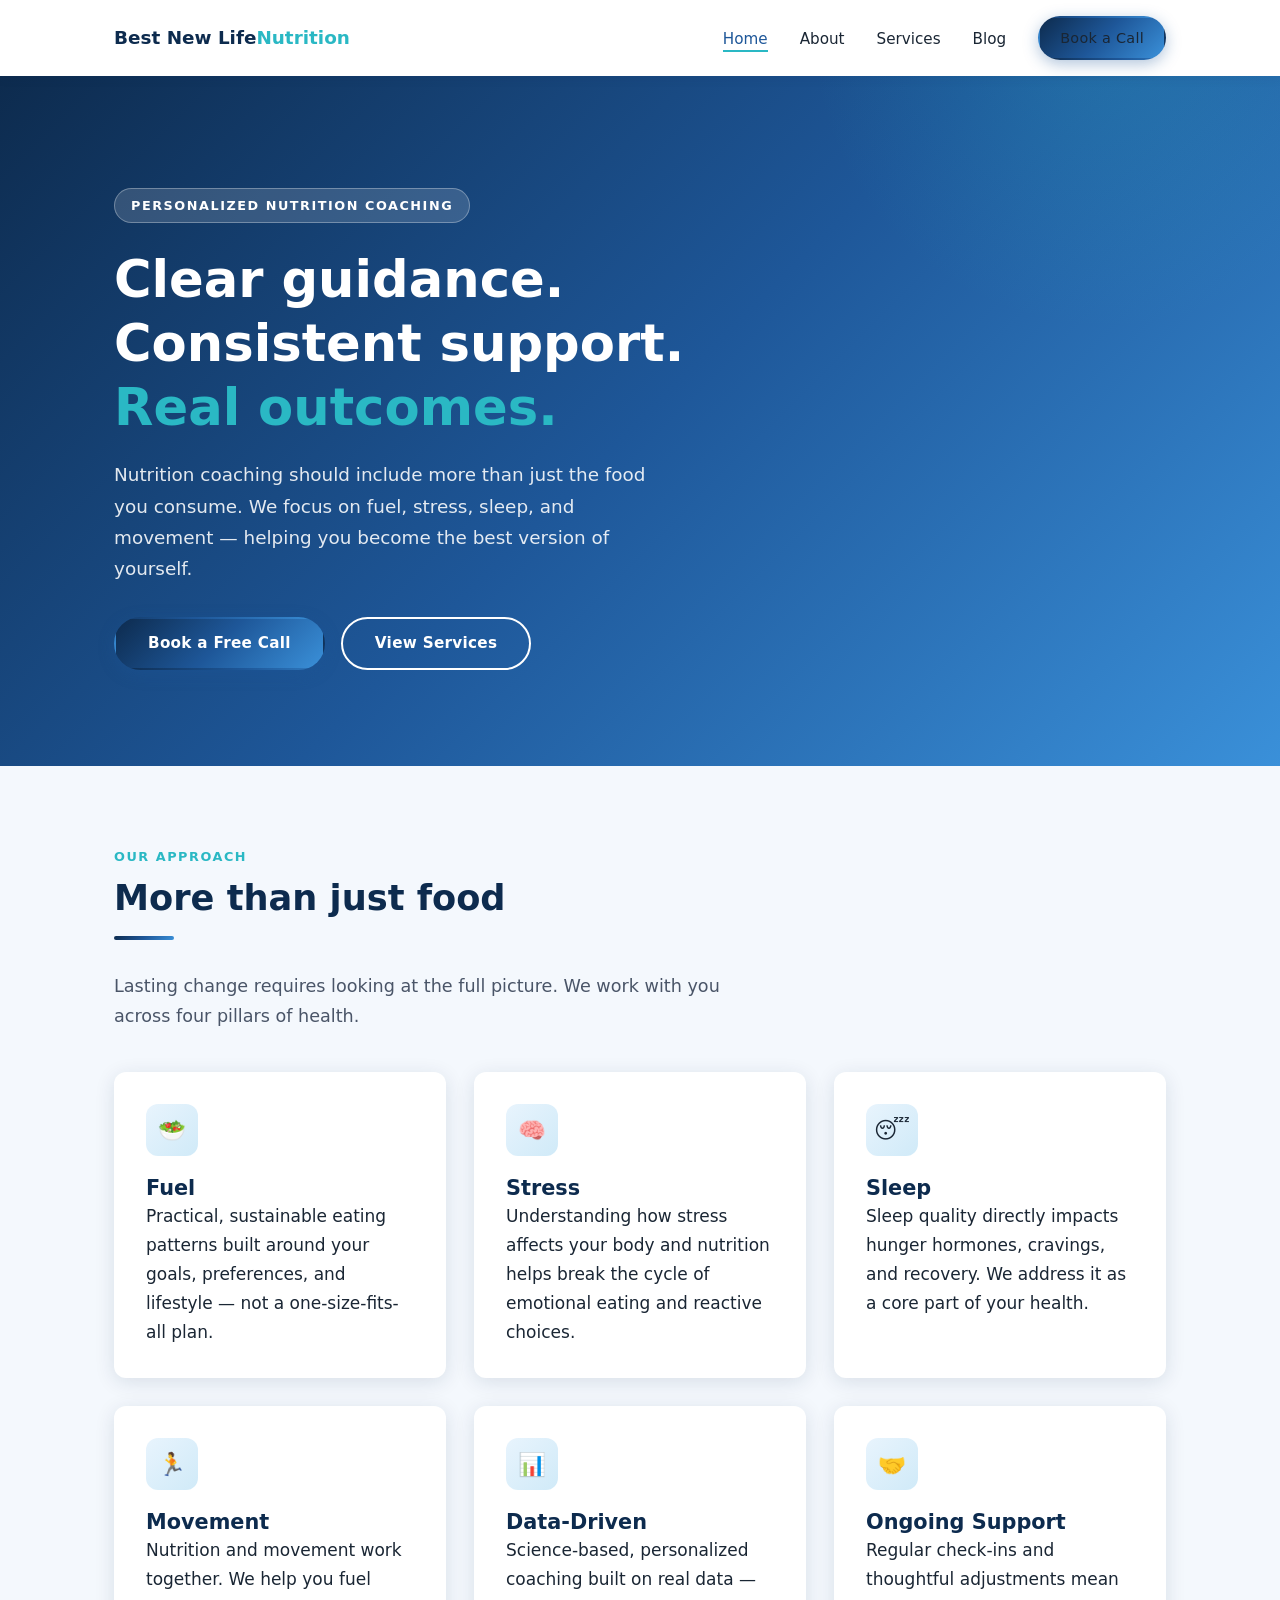
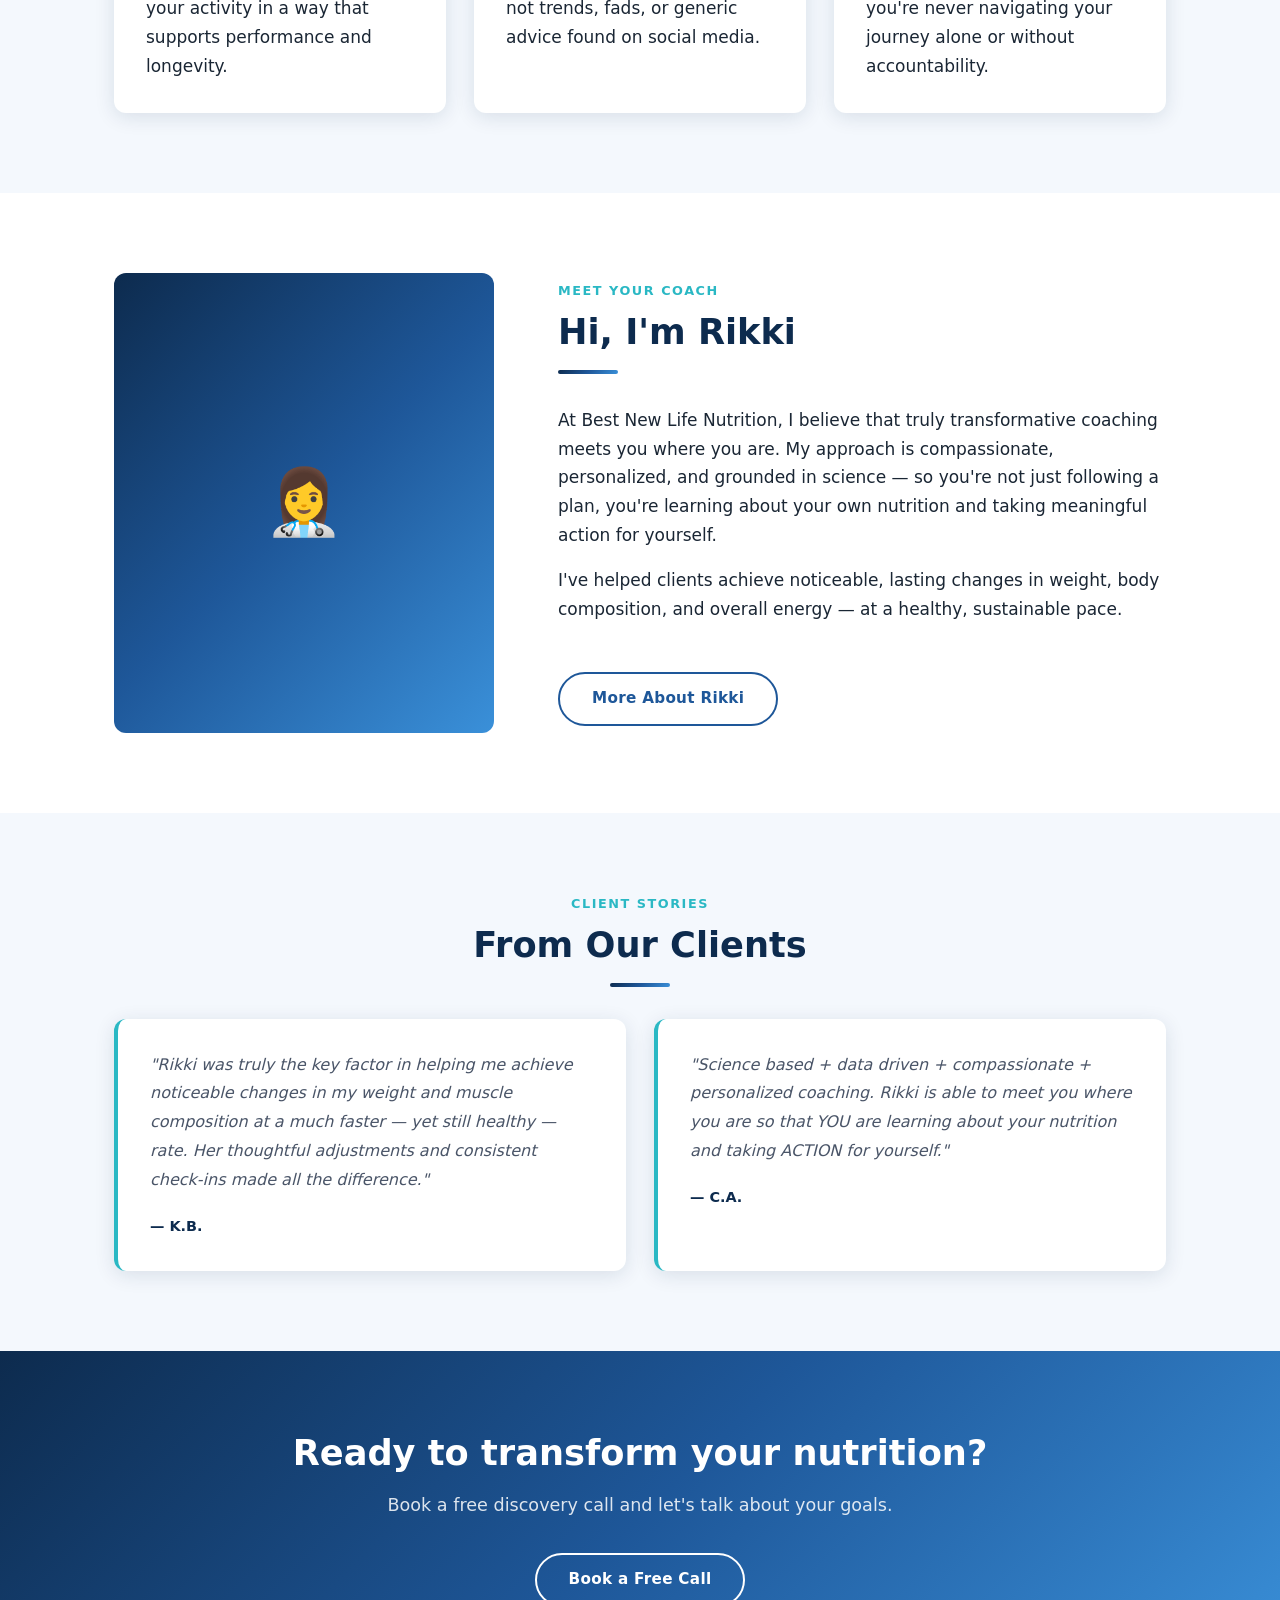
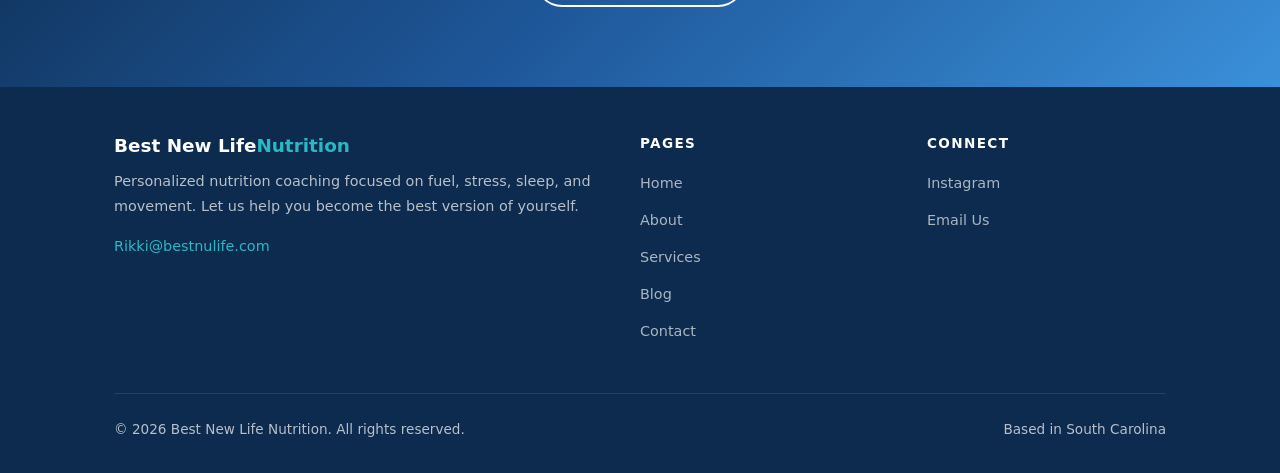
==== index.html @ c890ad2f "Initial site build: 5-page static HTML/CSS website Home, About, Services, Blog, and Contact pages wi" ====
<!DOCTYPE html>
<html lang="en">
<head>
  <meta charset="UTF-8" />
  <meta name="viewport" content="width=device-width, initial-scale=1.0" />
  <title>Best New Life Nutrition | Nutrition Coaching</title>
  <meta name="description" content="Transform your nutrition, transform your life. Personalized nutrition coaching focused on fuel, stress, sleep, and movement." />
  <link rel="stylesheet" href="css/style.css" />
</head>
<body>

  <!-- NAV -->
  <nav>
    <div class="nav-inner">
      <a href="index.html" class="nav-logo">Best New Life<span>Nutrition</span></a>
      <button class="nav-toggle" aria-label="Toggle menu" onclick="this.nextElementSibling.classList.toggle('open')">
        <span></span><span></span><span></span>
      </button>
      <ul class="nav-links">
        <li><a href="index.html" class="active">Home</a></li>
        <li><a href="about.html">About</a></li>
        <li><a href="services.html">Services</a></li>
        <li><a href="blog.html">Blog</a></li>
        <li><a href="contact.html" class="btn btn-primary">Book a Call</a></li>
      </ul>
    </div>
  </nav>

  <!-- HERO -->
  <section class="hero">
    <div class="container">
      <div class="hero-content">
        <span class="hero-label">Personalized Nutrition Coaching</span>
        <h1>Clear guidance.<br>Consistent support.<br><span>Real outcomes.</span></h1>
        <p>Nutrition coaching should include more than just the food you consume. We focus on fuel, stress, sleep, and movement — helping you become the best version of yourself.</p>
        <div class="hero-actions">
          <a href="contact.html" class="btn btn-primary">Book a Free Call</a>
          <a href="services.html" class="btn btn-outline">View Services</a>
        </div>
      </div>
    </div>
  </section>

  <!-- PILLARS -->
  <section class="bg-light">
    <div class="container">
      <p class="section-label">Our Approach</p>
      <h2 class="section-title">More than just food</h2>
      <div class="divider"></div>
      <p class="section-intro">Lasting change requires looking at the full picture. We work with you across four pillars of health.</p>
      <div class="grid-3" style="margin-top: 2.5rem;">
        <div class="card">
          <div class="card-icon">🥗</div>
          <h3>Fuel</h3>
          <p>Practical, sustainable eating patterns built around your goals, preferences, and lifestyle — not a one-size-fits-all plan.</p>
        </div>
        <div class="card">
          <div class="card-icon">🧠</div>
          <h3>Stress</h3>
          <p>Understanding how stress affects your body and nutrition helps break the cycle of emotional eating and reactive choices.</p>
        </div>
        <div class="card">
          <div class="card-icon">😴</div>
          <h3>Sleep</h3>
          <p>Sleep quality directly impacts hunger hormones, cravings, and recovery. We address it as a core part of your health.</p>
        </div>
        <div class="card">
          <div class="card-icon">🏃</div>
          <h3>Movement</h3>
          <p>Nutrition and movement work together. We help you fuel your activity in a way that supports performance and longevity.</p>
        </div>
        <div class="card">
          <div class="card-icon">📊</div>
          <h3>Data-Driven</h3>
          <p>Science-based, personalized coaching built on real data — not trends, fads, or generic advice found on social media.</p>
        </div>
        <div class="card">
          <div class="card-icon">🤝</div>
          <h3>Ongoing Support</h3>
          <p>Regular check-ins and thoughtful adjustments mean you're never navigating your journey alone or without accountability.</p>
        </div>
      </div>
    </div>
  </section>

  <!-- ABOUT SNIPPET -->
  <section>
    <div class="container">
      <div class="about-grid">
        <div class="about-img-placeholder">👩‍⚕️</div>
        <div>
          <p class="section-label">Meet Your Coach</p>
          <h2>Hi, I'm Rikki</h2>
          <div class="divider"></div>
          <p>At Best New Life Nutrition, I believe that truly transformative coaching meets you where you are. My approach is compassionate, personalized, and grounded in science — so you're not just following a plan, you're learning about your own nutrition and taking meaningful action for yourself.</p>
          <p>I've helped clients achieve noticeable, lasting changes in weight, body composition, and overall energy — at a healthy, sustainable pace.</p>
          <a href="about.html" class="btn btn-outline-blue mt-2">More About Rikki</a>
        </div>
      </div>
    </div>
  </section>

  <!-- TESTIMONIALS -->
  <section class="bg-light">
    <div class="container">
      <p class="section-label text-center">Client Stories</p>
      <h2 class="section-title text-center">From Our Clients</h2>
      <div class="divider center"></div>
      <div class="grid-2" style="margin-top: 1rem;">
        <div class="testimonial">
          <blockquote>"Rikki was truly the key factor in helping me achieve noticeable changes in my weight and muscle composition at a much faster — yet still healthy — rate. Her thoughtful adjustments and consistent check-ins made all the difference."</blockquote>
          <cite>— K.B.</cite>
        </div>
        <div class="testimonial">
          <blockquote>"Science based + data driven + compassionate + personalized coaching. Rikki is able to meet you where you are so that YOU are learning about your nutrition and taking ACTION for yourself."</blockquote>
          <cite>— C.A.</cite>
        </div>
      </div>
    </div>
  </section>

  <!-- CTA -->
  <section class="cta-band">
    <div class="container">
      <h2>Ready to transform your nutrition?</h2>
      <p>Book a free discovery call and let's talk about your goals.</p>
      <a href="contact.html" class="btn btn-outline">Book a Free Call</a>
    </div>
  </section>

  <!-- FOOTER -->
  <footer>
    <div class="container">
      <div class="footer-inner">
        <div class="footer-brand">
          <div class="nav-logo">Best New Life<span style="color:var(--teal)">Nutrition</span></div>
          <p style="margin-top:0.75rem;">Personalized nutrition coaching focused on fuel, stress, sleep, and movement. Let us help you become the best version of yourself.</p>
          <p style="margin-top:0.75rem;"><a href="mailto:Rikki@bestnulife.com" style="color:var(--teal)">Rikki@bestnulife.com</a></p>
        </div>
        <div>
          <h4>Pages</h4>
          <ul class="footer-links">
            <li><a href="index.html">Home</a></li>
            <li><a href="about.html">About</a></li>
            <li><a href="services.html">Services</a></li>
            <li><a href="blog.html">Blog</a></li>
            <li><a href="contact.html">Contact</a></li>
          </ul>
        </div>
        <div>
          <h4>Connect</h4>
          <ul class="footer-links">
            <li><a href="https://www.instagram.com/rikki.white_" target="_blank" rel="noopener">Instagram</a></li>
            <li><a href="mailto:Rikki@bestnulife.com">Email Us</a></li>
          </ul>
        </div>
      </div>
      <div class="footer-bottom">
        <span>&copy; 2026 Best New Life Nutrition. All rights reserved.</span>
        <span>Based in South Carolina</span>
      </div>
    </div>
  </footer>

</body>
</html>
---- css/style.css ----
/* ============================================================
   Best New Life Nutrition — Global Styles
   ============================================================ */

:root {
  --blue-dark:    #0d2b4e;
  --blue-mid:     #1e5799;
  --blue-light:   #3a90d9;
  --blue-pale:    #cce4f7;
  --teal:         #2ab8c4;
  --white:        #ffffff;
  --off-white:    #f4f8fd;
  --text-dark:    #1a2634;
  --text-mid:     #4a5568;
  --text-light:   #718096;
  --gradient:     linear-gradient(135deg, var(--blue-dark) 0%, var(--blue-mid) 50%, var(--blue-light) 100%);
  --gradient-soft:linear-gradient(135deg, #e8f4fd 0%, #d0eaf8 100%);
  --shadow:       0 4px 20px rgba(13, 43, 78, 0.12);
  --shadow-hover: 0 8px 32px rgba(13, 43, 78, 0.2);
  --radius:       12px;
  --radius-sm:    6px;
  --transition:   all 0.25s ease;
}

/* ---- Reset ---- */
*, *::before, *::after { box-sizing: border-box; margin: 0; padding: 0; }
html { scroll-behavior: smooth; }
body {
  font-family: 'Segoe UI', system-ui, -apple-system, sans-serif;
  font-size: 17px;
  line-height: 1.7;
  color: var(--text-dark);
  background: var(--white);
}
img { max-width: 100%; display: block; }
a { color: var(--blue-mid); text-decoration: none; transition: var(--transition); }
a:hover { color: var(--teal); }

/* ---- Typography ---- */
h1, h2, h3, h4 {
  line-height: 1.25;
  font-weight: 700;
  color: var(--blue-dark);
}
h1 { font-size: clamp(2rem, 5vw, 3.2rem); }
h2 { font-size: clamp(1.5rem, 3vw, 2.2rem); }
h3 { font-size: 1.3rem; }
p { margin-bottom: 1rem; }
p:last-child { margin-bottom: 0; }

/* ---- Layout ---- */
.container {
  max-width: 1100px;
  margin: 0 auto;
  padding: 0 1.5rem;
}
section { padding: 5rem 0; }
.section-label {
  text-transform: uppercase;
  letter-spacing: 0.12em;
  font-size: 0.8rem;
  font-weight: 600;
  color: var(--teal);
  margin-bottom: 0.5rem;
}
.section-title {
  margin-bottom: 1rem;
}
.section-intro {
  font-size: 1.1rem;
  color: var(--text-mid);
  max-width: 640px;
}

/* ---- Buttons ---- */
.btn {
  display: inline-block;
  padding: 0.75rem 2rem;
  border-radius: 50px;
  font-weight: 600;
  font-size: 0.95rem;
  letter-spacing: 0.02em;
  transition: var(--transition);
  cursor: pointer;
  border: 2px solid transparent;
}
.btn-primary {
  background: var(--gradient);
  color: var(--white);
  box-shadow: 0 4px 15px rgba(30, 87, 153, 0.35);
}
.btn-primary:hover {
  color: var(--white);
  transform: translateY(-2px);
  box-shadow: 0 6px 20px rgba(30, 87, 153, 0.45);
}
.btn-outline {
  border-color: var(--white);
  color: var(--white);
  background: transparent;
}
.btn-outline:hover {
  background: var(--white);
  color: var(--blue-dark);
}
.btn-outline-blue {
  border-color: var(--blue-mid);
  color: var(--blue-mid);
  background: transparent;
}
.btn-outline-blue:hover {
  background: var(--blue-mid);
  color: var(--white);
}

/* ============================================================
   NAVIGATION
   ============================================================ */
nav {
  position: sticky;
  top: 0;
  z-index: 100;
  background: rgba(255, 255, 255, 0.96);
  backdrop-filter: blur(8px);
  box-shadow: 0 1px 12px rgba(13, 43, 78, 0.08);
}
.nav-inner {
  display: flex;
  align-items: center;
  justify-content: space-between;
  padding: 1rem 1.5rem;
  max-width: 1100px;
  margin: 0 auto;
}
.nav-logo {
  font-weight: 800;
  font-size: 1.15rem;
  color: var(--blue-dark);
  line-height: 1.2;
}
.nav-logo span { color: var(--teal); }
.nav-links {
  display: flex;
  gap: 2rem;
  list-style: none;
  align-items: center;
}
.nav-links a {
  font-weight: 500;
  font-size: 0.95rem;
  color: var(--text-dark);
  padding-bottom: 2px;
  border-bottom: 2px solid transparent;
}
.nav-links a:hover,
.nav-links a.active {
  color: var(--blue-mid);
  border-bottom-color: var(--teal);
}
.nav-links .btn {
  padding: 0.5rem 1.25rem;
  font-size: 0.9rem;
}
.nav-toggle {
  display: none;
  flex-direction: column;
  gap: 5px;
  cursor: pointer;
  background: none;
  border: none;
  padding: 4px;
}
.nav-toggle span {
  display: block;
  width: 24px;
  height: 2px;
  background: var(--blue-dark);
  border-radius: 2px;
  transition: var(--transition);
}

/* ============================================================
   HERO
   ============================================================ */
.hero {
  background: var(--gradient);
  color: var(--white);
  padding: 7rem 0 6rem;
  position: relative;
  overflow: hidden;
}
.hero::before {
  content: '';
  position: absolute;
  top: -50%;
  right: -10%;
  width: 600px;
  height: 600px;
  background: radial-gradient(circle, rgba(42,184,196,0.2) 0%, transparent 70%);
  border-radius: 50%;
}
.hero-content {
  max-width: 680px;
  position: relative;
  z-index: 1;
}
.hero-label {
  display: inline-block;
  background: rgba(255,255,255,0.15);
  border: 1px solid rgba(255,255,255,0.3);
  color: var(--white);
  font-size: 0.8rem;
  font-weight: 600;
  letter-spacing: 0.12em;
  text-transform: uppercase;
  padding: 0.35rem 1rem;
  border-radius: 50px;
  margin-bottom: 1.5rem;
}
.hero h1 {
  color: var(--white);
  margin-bottom: 1.25rem;
}
.hero h1 span { color: var(--teal); }
.hero p {
  font-size: 1.15rem;
  color: rgba(255,255,255,0.88);
  margin-bottom: 2rem;
  max-width: 560px;
}
.hero-actions { display: flex; gap: 1rem; flex-wrap: wrap; }

/* ============================================================
   CARDS
   ============================================================ */
.card {
  background: var(--white);
  border-radius: var(--radius);
  box-shadow: var(--shadow);
  padding: 2rem;
  transition: var(--transition);
}
.card:hover {
  transform: translateY(-4px);
  box-shadow: var(--shadow-hover);
}
.card-icon {
  width: 52px;
  height: 52px;
  border-radius: 12px;
  background: var(--gradient-soft);
  display: flex;
  align-items: center;
  justify-content: center;
  margin-bottom: 1.25rem;
  font-size: 1.4rem;
}
.grid-3 {
  display: grid;
  grid-template-columns: repeat(3, 1fr);
  gap: 1.75rem;
}
.grid-2 {
  display: grid;
  grid-template-columns: repeat(2, 1fr);
  gap: 1.75rem;
}

/* ============================================================
   TESTIMONIALS
   ============================================================ */
.testimonial {
  background: var(--white);
  border-radius: var(--radius);
  padding: 2rem;
  box-shadow: var(--shadow);
  border-left: 4px solid var(--teal);
}
.testimonial blockquote {
  font-size: 1rem;
  color: var(--text-mid);
  font-style: italic;
  margin-bottom: 1rem;
  line-height: 1.8;
}
.testimonial cite {
  font-weight: 700;
  font-style: normal;
  color: var(--blue-dark);
  font-size: 0.9rem;
}

/* ============================================================
   CTA BAND
   ============================================================ */
.cta-band {
  background: var(--gradient);
  color: var(--white);
  text-align: center;
  padding: 5rem 0;
}
.cta-band h2 { color: var(--white); margin-bottom: 1rem; }
.cta-band p { color: rgba(255,255,255,0.85); margin-bottom: 2rem; font-size: 1.1rem; }

/* ============================================================
   FOOTER
   ============================================================ */
footer {
  background: var(--blue-dark);
  color: rgba(255,255,255,0.7);
  padding: 3rem 0 2rem;
}
.footer-inner {
  display: grid;
  grid-template-columns: 2fr 1fr 1fr;
  gap: 3rem;
  margin-bottom: 2.5rem;
}
.footer-brand .nav-logo { color: var(--white); margin-bottom: 0.75rem; }
.footer-brand p { font-size: 0.9rem; line-height: 1.7; }
footer h4 {
  color: var(--white);
  font-size: 0.85rem;
  text-transform: uppercase;
  letter-spacing: 0.1em;
  margin-bottom: 1rem;
}
.footer-links { list-style: none; }
.footer-links li { margin-bottom: 0.5rem; }
.footer-links a { color: rgba(255,255,255,0.65); font-size: 0.9rem; }
.footer-links a:hover { color: var(--teal); }
.footer-bottom {
  border-top: 1px solid rgba(255,255,255,0.1);
  padding-top: 1.5rem;
  font-size: 0.85rem;
  display: flex;
  justify-content: space-between;
  align-items: center;
}

/* ============================================================
   PAGE HERO (inner pages)
   ============================================================ */
.page-hero {
  background: var(--gradient);
  color: var(--white);
  padding: 4rem 0 3.5rem;
  text-align: center;
}
.page-hero h1 { color: var(--white); margin-bottom: 0.75rem; }
.page-hero p { color: rgba(255,255,255,0.85); font-size: 1.1rem; max-width: 560px; margin: 0 auto; }

/* ============================================================
   BLOG
   ============================================================ */
.blog-card { display: flex; flex-direction: column; }
.blog-card-img {
  width: 100%;
  height: 200px;
  object-fit: cover;
  border-radius: var(--radius) var(--radius) 0 0;
  background: var(--gradient-soft);
}
.blog-card-img-placeholder {
  width: 100%;
  height: 200px;
  border-radius: var(--radius) var(--radius) 0 0;
  background: var(--gradient);
  display: flex;
  align-items: center;
  justify-content: center;
  font-size: 2.5rem;
}
.blog-card-body {
  padding: 1.5rem;
  flex: 1;
  display: flex;
  flex-direction: column;
}
.blog-tag {
  display: inline-block;
  background: var(--blue-pale);
  color: var(--blue-mid);
  font-size: 0.75rem;
  font-weight: 600;
  text-transform: uppercase;
  letter-spacing: 0.08em;
  padding: 0.2rem 0.6rem;
  border-radius: 4px;
  margin-bottom: 0.75rem;
}
.blog-card h3 { margin-bottom: 0.5rem; font-size: 1.1rem; }
.blog-card p { color: var(--text-mid); font-size: 0.95rem; flex: 1; }
.blog-card .read-more {
  margin-top: 1rem;
  font-weight: 600;
  font-size: 0.9rem;
  color: var(--blue-mid);
}
.blog-card .read-more:hover { color: var(--teal); }

/* ============================================================
   CONTACT FORM
   ============================================================ */
.contact-form { max-width: 640px; }
.form-group { margin-bottom: 1.25rem; }
.form-group label {
  display: block;
  font-weight: 600;
  font-size: 0.9rem;
  margin-bottom: 0.4rem;
  color: var(--blue-dark);
}
.form-group input,
.form-group textarea,
.form-group select {
  width: 100%;
  padding: 0.75rem 1rem;
  border: 1.5px solid #d0dce8;
  border-radius: var(--radius-sm);
  font-size: 1rem;
  font-family: inherit;
  color: var(--text-dark);
  background: var(--white);
  transition: var(--transition);
}
.form-group input:focus,
.form-group textarea:focus,
.form-group select:focus {
  outline: none;
  border-color: var(--blue-mid);
  box-shadow: 0 0 0 3px rgba(30, 87, 153, 0.12);
}
.form-group textarea { resize: vertical; min-height: 140px; }
.form-row { display: grid; grid-template-columns: 1fr 1fr; gap: 1rem; }

/* ============================================================
   ABOUT PAGE
   ============================================================ */
.about-grid {
  display: grid;
  grid-template-columns: 1fr 1.6fr;
  gap: 4rem;
  align-items: center;
}
.about-img {
  border-radius: var(--radius);
  overflow: hidden;
  box-shadow: var(--shadow-hover);
}
.about-img-placeholder {
  height: 460px;
  background: var(--gradient);
  border-radius: var(--radius);
  display: flex;
  align-items: center;
  justify-content: center;
  font-size: 4rem;
}
.credentials-list { list-style: none; margin-top: 1.5rem; }
.credentials-list li {
  display: flex;
  align-items: flex-start;
  gap: 0.75rem;
  margin-bottom: 0.75rem;
  font-size: 0.95rem;
  color: var(--text-mid);
}
.credentials-list li::before {
  content: '✓';
  color: var(--teal);
  font-weight: 700;
  flex-shrink: 0;
  margin-top: 2px;
}

/* ============================================================
   SERVICES PAGE
   ============================================================ */
.service-card {
  border-top: 4px solid var(--blue-mid);
}
.service-card.featured {
  border-top-color: var(--teal);
  background: linear-gradient(to bottom, #f0fafc, var(--white));
}
.price {
  font-size: 2rem;
  font-weight: 800;
  color: var(--blue-dark);
  margin: 0.75rem 0;
}
.price span { font-size: 1rem; font-weight: 400; color: var(--text-light); }
.feature-list { list-style: none; margin: 1.25rem 0 1.5rem; }
.feature-list li {
  padding: 0.4rem 0;
  font-size: 0.95rem;
  color: var(--text-mid);
  display: flex;
  align-items: flex-start;
  gap: 0.6rem;
}
.feature-list li::before {
  content: '✓';
  color: var(--teal);
  font-weight: 700;
  flex-shrink: 0;
}
.badge {
  display: inline-block;
  background: var(--teal);
  color: var(--white);
  font-size: 0.75rem;
  font-weight: 700;
  text-transform: uppercase;
  letter-spacing: 0.08em;
  padding: 0.2rem 0.6rem;
  border-radius: 4px;
  margin-bottom: 0.5rem;
}

/* ============================================================
   UTILITIES
   ============================================================ */
.text-center { text-align: center; }
.text-white { color: var(--white); }
.bg-light { background: var(--off-white); }
.bg-gradient-soft { background: var(--gradient-soft); }
.mt-1 { margin-top: 1rem; }
.mt-2 { margin-top: 2rem; }
.mb-2 { margin-bottom: 2rem; }
.divider {
  width: 60px;
  height: 4px;
  background: var(--gradient);
  border-radius: 2px;
  margin: 1rem 0 2rem;
}
.divider.center { margin: 1rem auto 2rem; }

/* ============================================================
   RESPONSIVE
   ============================================================ */
@media (max-width: 900px) {
  .grid-3 { grid-template-columns: 1fr 1fr; }
  .about-grid { grid-template-columns: 1fr; gap: 2.5rem; }
  .about-img-placeholder { height: 280px; }
  .footer-inner { grid-template-columns: 1fr 1fr; }
  .footer-brand { grid-column: 1 / -1; }
}

@media (max-width: 640px) {
  section { padding: 3.5rem 0; }
  .grid-3, .grid-2 { grid-template-columns: 1fr; }
  .hero { padding: 5rem 0 4rem; }
  .nav-links {
    display: none;
    flex-direction: column;
    gap: 0;
    position: absolute;
    top: 100%;
    left: 0;
    right: 0;
    background: var(--white);
    box-shadow: var(--shadow);
    padding: 1rem 0;
  }
  .nav-links.open { display: flex; }
  .nav-links a { padding: 0.75rem 1.5rem; border-bottom: none; }
  .nav-toggle { display: flex; }
  .form-row { grid-template-columns: 1fr; }
  .footer-inner { grid-template-columns: 1fr; gap: 2rem; }
  .footer-bottom { flex-direction: column; gap: 0.5rem; text-align: center; }
}
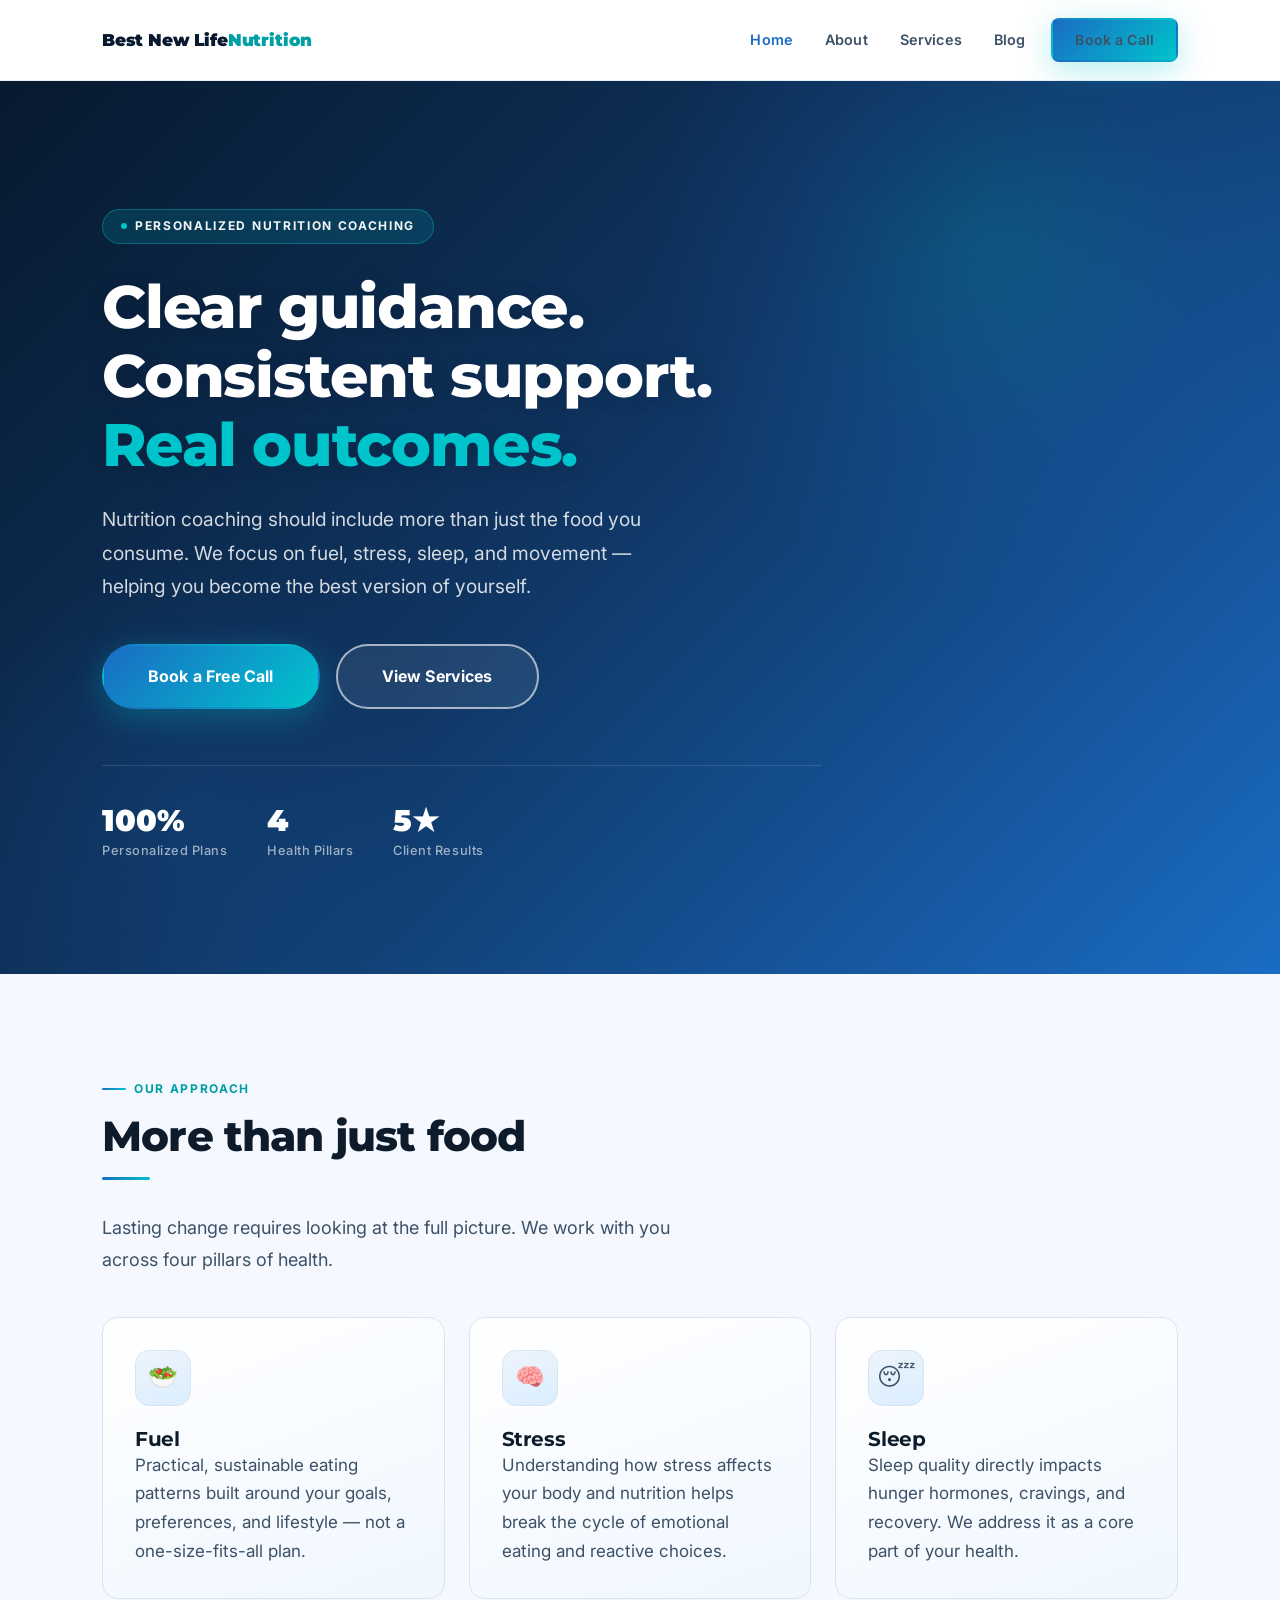
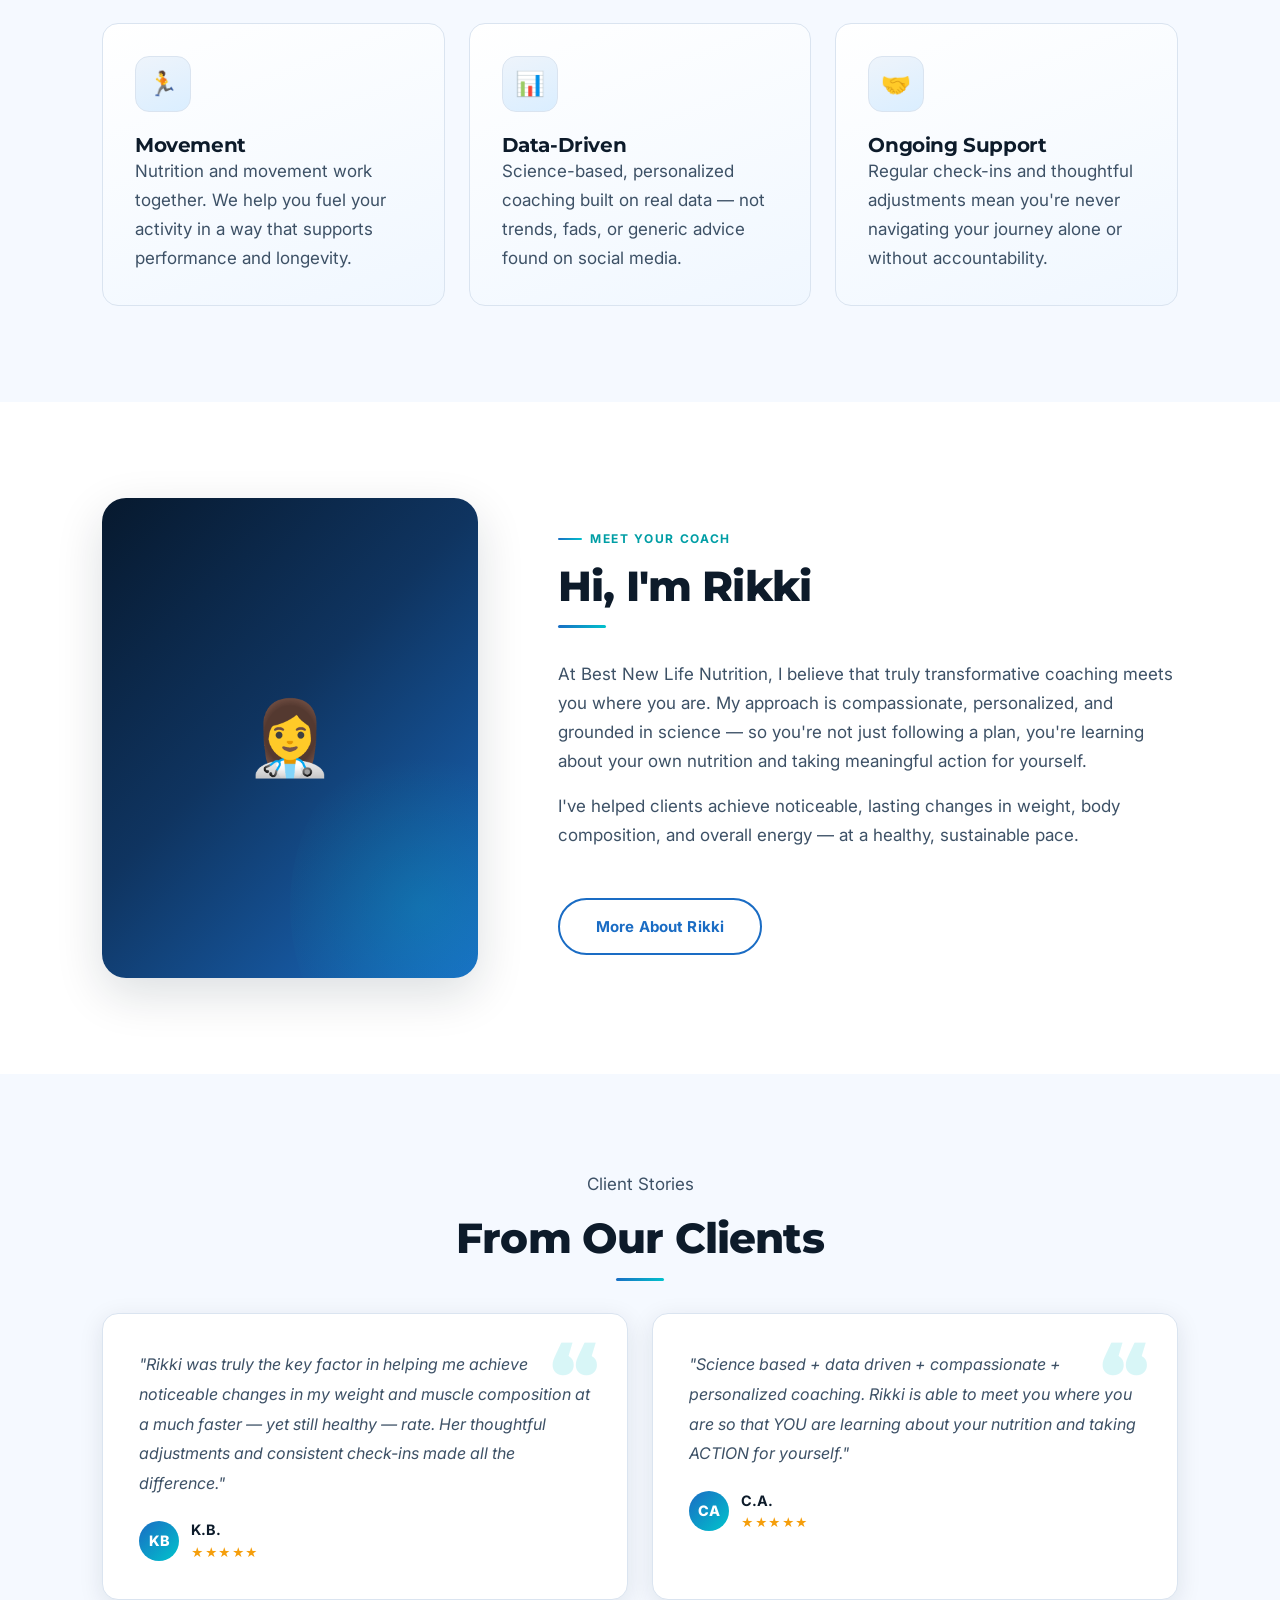
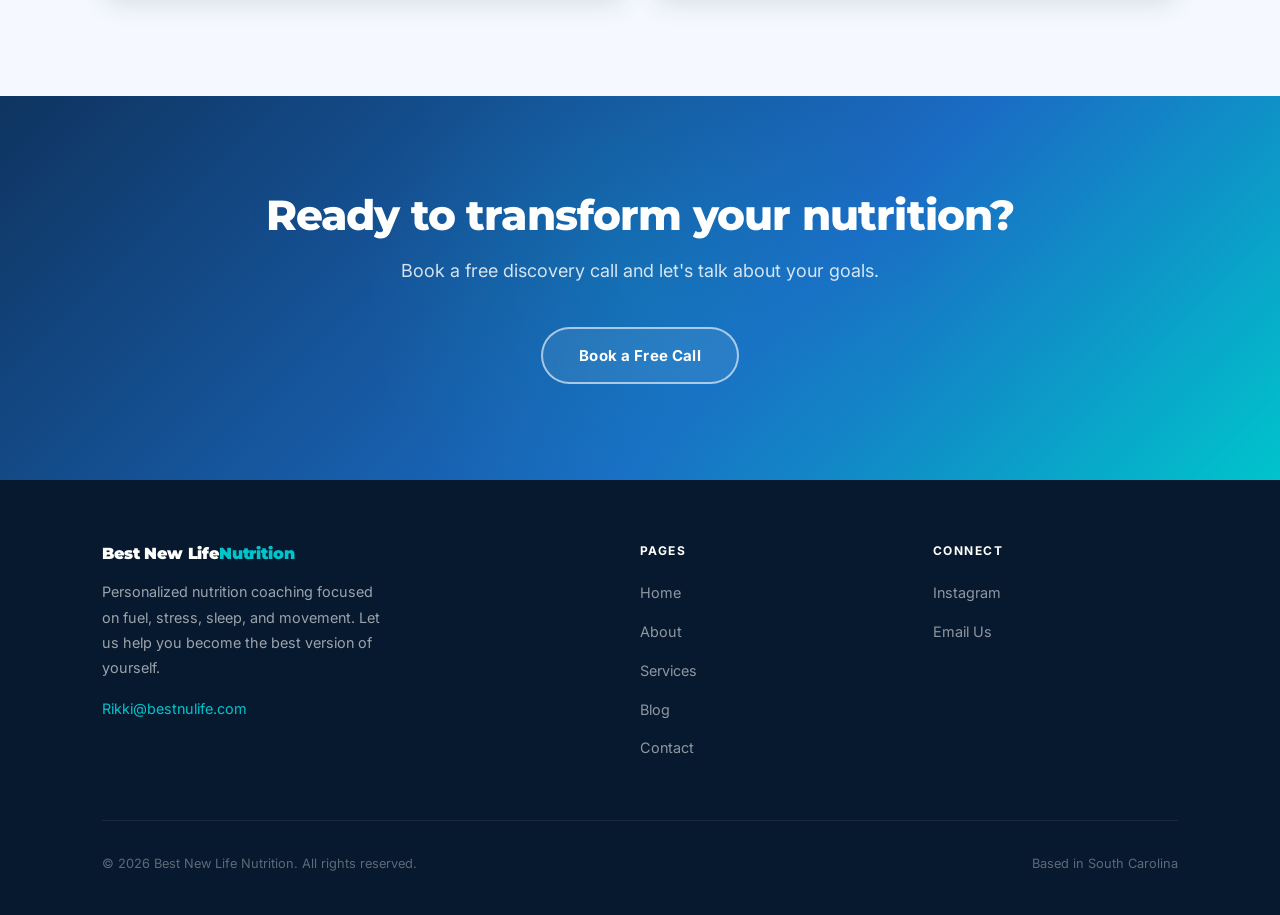
==== commit 63af50a7: "Modernize CSS: premium design system with Inter/Montserrat fonts New design system with refined colo" ====
--- a/index.html
+++ b/index.html
@@ -30,12 +30,26 @@
   <section class="hero">
     <div class="container">
       <div class="hero-content">
-        <span class="hero-label">Personalized Nutrition Coaching</span>
-        <h1>Clear guidance.<br>Consistent support.<br><span>Real outcomes.</span></h1>
+        <span class="hero-badge">Personalized Nutrition Coaching</span>
+        <h1>Clear guidance.<br>Consistent support.<br><em>Real outcomes.</em></h1>
         <p>Nutrition coaching should include more than just the food you consume. We focus on fuel, stress, sleep, and movement — helping you become the best version of yourself.</p>
         <div class="hero-actions">
-          <a href="contact.html" class="btn btn-primary">Book a Free Call</a>
-          <a href="services.html" class="btn btn-outline">View Services</a>
+          <a href="contact.html" class="btn btn-primary btn-lg">Book a Free Call</a>
+          <a href="services.html" class="btn btn-outline btn-lg">View Services</a>
+        </div>
+        <div class="hero-stats">
+          <div>
+            <div class="hero-stat-value">100%</div>
+            <div class="hero-stat-label">Personalized Plans</div>
+          </div>
+          <div>
+            <div class="hero-stat-value">4</div>
+            <div class="hero-stat-label">Health Pillars</div>
+          </div>
+          <div>
+            <div class="hero-stat-value">5★</div>
+            <div class="hero-stat-label">Client Results</div>
+          </div>
         </div>
       </div>
     </div>
@@ -44,7 +58,7 @@
   <!-- PILLARS -->
   <section class="bg-light">
     <div class="container">
-      <p class="section-label">Our Approach</p>
+      <p class="section-eyebrow">Our Approach</p>
       <h2 class="section-title">More than just food</h2>
       <div class="divider"></div>
       <p class="section-intro">Lasting change requires looking at the full picture. We work with you across four pillars of health.</p>
@@ -89,7 +103,7 @@
       <div class="about-grid">
         <div class="about-img-placeholder">👩‍⚕️</div>
         <div>
-          <p class="section-label">Meet Your Coach</p>
+          <p class="section-eyebrow">Meet Your Coach</p>
           <h2>Hi, I'm Rikki</h2>
           <div class="divider"></div>
           <p>At Best New Life Nutrition, I believe that truly transformative coaching meets you where you are. My approach is compassionate, personalized, and grounded in science — so you're not just following a plan, you're learning about your own nutrition and taking meaningful action for yourself.</p>
@@ -109,11 +123,23 @@
       <div class="grid-2" style="margin-top: 1rem;">
         <div class="testimonial">
           <blockquote>"Rikki was truly the key factor in helping me achieve noticeable changes in my weight and muscle composition at a much faster — yet still healthy — rate. Her thoughtful adjustments and consistent check-ins made all the difference."</blockquote>
-          <cite>— K.B.</cite>
+          <div class="testimonial-meta">
+            <div class="testimonial-avatar">KB</div>
+            <div>
+              <cite>K.B.</cite>
+              <div class="testimonial-stars">★★★★★</div>
+            </div>
+          </div>
         </div>
         <div class="testimonial">
           <blockquote>"Science based + data driven + compassionate + personalized coaching. Rikki is able to meet you where you are so that YOU are learning about your nutrition and taking ACTION for yourself."</blockquote>
-          <cite>— C.A.</cite>
+          <div class="testimonial-meta">
+            <div class="testimonial-avatar">CA</div>
+            <div>
+              <cite>C.A.</cite>
+              <div class="testimonial-stars">★★★★★</div>
+            </div>
+          </div>
         </div>
       </div>
     </div>
--- a/css/style.css
+++ b/css/style.css
@@ -1,108 +1,197 @@
 /* ============================================================
-   Best New Life Nutrition — Global Styles
-   ============================================================ */
+   Best New Life Nutrition — Modern Design System
+   ============================================================ */
+
+@import url('https://fonts.googleapis.com/css2?family=Inter:wght@400;500;600;700;800;900&family=Montserrat:wght@700;800;900&display=swap');
 
 :root {
-  --blue-dark:    #0d2b4e;
-  --blue-mid:     #1e5799;
-  --blue-light:   #3a90d9;
-  --blue-pale:    #cce4f7;
-  --teal:         #2ab8c4;
-  --white:        #ffffff;
-  --off-white:    #f4f8fd;
-  --text-dark:    #1a2634;
-  --text-mid:     #4a5568;
-  --text-light:   #718096;
-  --gradient:     linear-gradient(135deg, var(--blue-dark) 0%, var(--blue-mid) 50%, var(--blue-light) 100%);
-  --gradient-soft:linear-gradient(135deg, #e8f4fd 0%, #d0eaf8 100%);
-  --shadow:       0 4px 20px rgba(13, 43, 78, 0.12);
-  --shadow-hover: 0 8px 32px rgba(13, 43, 78, 0.2);
-  --radius:       12px;
-  --radius-sm:    6px;
-  --transition:   all 0.25s ease;
-}
-
-/* ---- Reset ---- */
+  /* Colors */
+  --navy:          #07192e;
+  --blue-deep:     #0f3460;
+  --blue-mid:      #1a6cc4;
+  --blue-bright:   #2d8ce8;
+  --teal:          #00c4cc;
+  --teal-dark:     #009ea5;
+  --white:         #ffffff;
+  --off-white:     #f5f9ff;
+  --surface:       #eef4fb;
+  --text-dark:     #0d1b2a;
+  --text-body:     #3d5166;
+  --text-muted:    #7a90a8;
+  --border:        #dae4f0;
+
+  /* Gradients */
+  --grad-primary:  linear-gradient(135deg, #07192e 0%, #0f3460 45%, #1a6cc4 100%);
+  --grad-vibrant:  linear-gradient(135deg, #0f3460 0%, #1a6cc4 60%, #00c4cc 100%);
+  --grad-teal:     linear-gradient(135deg, #1a6cc4 0%, #00c4cc 100%);
+  --grad-surface:  linear-gradient(160deg, #eef4fb 0%, #daeeff 100%);
+  --grad-card:     linear-gradient(160deg, #ffffff 0%, #f0f7ff 100%);
+
+  /* Shadows */
+  --shadow-sm:     0 2px 8px rgba(7, 25, 46, 0.08);
+  --shadow-md:     0 6px 24px rgba(7, 25, 46, 0.10);
+  --shadow-lg:     0 16px 48px rgba(7, 25, 46, 0.14);
+  --shadow-blue:   0 8px 32px rgba(26, 108, 196, 0.25);
+  --shadow-teal:   0 8px 32px rgba(0, 196, 204, 0.30);
+
+  /* Radii */
+  --radius-sm:     8px;
+  --radius:        16px;
+  --radius-lg:     24px;
+  --radius-xl:     32px;
+
+  /* Transitions */
+  --ease:          cubic-bezier(0.4, 0, 0.2, 1);
+  --transition:    all 0.25s var(--ease);
+  --transition-slow: all 0.4s var(--ease);
+}
+
+/* ============================================================
+   RESET & BASE
+   ============================================================ */
 *, *::before, *::after { box-sizing: border-box; margin: 0; padding: 0; }
-html { scroll-behavior: smooth; }
+
+html {
+  scroll-behavior: smooth;
+  -webkit-font-smoothing: antialiased;
+  -moz-osx-font-smoothing: grayscale;
+}
+
 body {
-  font-family: 'Segoe UI', system-ui, -apple-system, sans-serif;
-  font-size: 17px;
+  font-family: 'Inter', system-ui, -apple-system, sans-serif;
+  font-size: 1.0625rem;
   line-height: 1.7;
-  color: var(--text-dark);
+  color: var(--text-body);
   background: var(--white);
 }
+
 img { max-width: 100%; display: block; }
 a { color: var(--blue-mid); text-decoration: none; transition: var(--transition); }
 a:hover { color: var(--teal); }
 
-/* ---- Typography ---- */
+/* ============================================================
+   TYPOGRAPHY
+   ============================================================ */
 h1, h2, h3, h4 {
-  line-height: 1.25;
-  font-weight: 700;
-  color: var(--blue-dark);
-}
-h1 { font-size: clamp(2rem, 5vw, 3.2rem); }
-h2 { font-size: clamp(1.5rem, 3vw, 2.2rem); }
-h3 { font-size: 1.3rem; }
+  font-family: 'Montserrat', 'Inter', sans-serif;
+  line-height: 1.15;
+  font-weight: 800;
+  color: var(--text-dark);
+  letter-spacing: -0.02em;
+}
+
+h1 { font-size: clamp(2.4rem, 5.5vw, 3.75rem); }
+h2 { font-size: clamp(1.75rem, 3.5vw, 2.6rem); }
+h3 { font-size: 1.25rem; font-weight: 700; }
+h4 { font-size: 1rem; font-weight: 700; }
+
 p { margin-bottom: 1rem; }
 p:last-child { margin-bottom: 0; }
 
-/* ---- Layout ---- */
+/* ============================================================
+   LAYOUT
+   ============================================================ */
 .container {
-  max-width: 1100px;
+  max-width: 1140px;
   margin: 0 auto;
-  padding: 0 1.5rem;
-}
-section { padding: 5rem 0; }
-.section-label {
+  padding: 0 2rem;
+}
+
+section { padding: 6rem 0; }
+
+.section-eyebrow {
+  display: inline-flex;
+  align-items: center;
+  gap: 0.5rem;
+  font-size: 0.75rem;
+  font-weight: 700;
+  letter-spacing: 0.14em;
   text-transform: uppercase;
-  letter-spacing: 0.12em;
-  font-size: 0.8rem;
-  font-weight: 600;
-  color: var(--teal);
-  margin-bottom: 0.5rem;
-}
-.section-title {
-  margin-bottom: 1rem;
-}
+  color: var(--teal-dark);
+  margin-bottom: 0.875rem;
+}
+
+.section-eyebrow::before {
+  content: '';
+  display: inline-block;
+  width: 24px;
+  height: 2px;
+  background: var(--grad-teal);
+  border-radius: 2px;
+}
+
+.section-title { margin-bottom: 1rem; }
+
 .section-intro {
-  font-size: 1.1rem;
-  color: var(--text-mid);
-  max-width: 640px;
-}
-
-/* ---- Buttons ---- */
+  font-size: 1.125rem;
+  color: var(--text-body);
+  max-width: 600px;
+  line-height: 1.8;
+}
+
+/* Grids */
+.grid-3 { display: grid; grid-template-columns: repeat(3, 1fr); gap: 1.5rem; }
+.grid-2 { display: grid; grid-template-columns: repeat(2, 1fr); gap: 1.5rem; }
+
+/* ============================================================
+   BUTTONS
+   ============================================================ */
 .btn {
-  display: inline-block;
-  padding: 0.75rem 2rem;
-  border-radius: 50px;
-  font-weight: 600;
-  font-size: 0.95rem;
-  letter-spacing: 0.02em;
+  display: inline-flex;
+  align-items: center;
+  justify-content: center;
+  gap: 0.5rem;
+  padding: 0.875rem 2.25rem;
+  border-radius: var(--radius-xl);
+  font-family: 'Inter', sans-serif;
+  font-weight: 700;
+  font-size: 0.9375rem;
+  letter-spacing: 0.01em;
+  border: 2px solid transparent;
+  cursor: pointer;
   transition: var(--transition);
-  cursor: pointer;
-  border: 2px solid transparent;
-}
+  white-space: nowrap;
+  position: relative;
+  overflow: hidden;
+}
+
+.btn::after {
+  content: '';
+  position: absolute;
+  inset: 0;
+  background: rgba(255,255,255,0);
+  transition: var(--transition);
+}
+
+.btn:hover::after { background: rgba(255,255,255,0.08); }
+
+/* Primary */
 .btn-primary {
-  background: var(--gradient);
-  color: var(--white);
-  box-shadow: 0 4px 15px rgba(30, 87, 153, 0.35);
+  background: var(--grad-teal);
+  color: var(--white);
+  box-shadow: var(--shadow-teal);
 }
 .btn-primary:hover {
   color: var(--white);
   transform: translateY(-2px);
-  box-shadow: 0 6px 20px rgba(30, 87, 153, 0.45);
-}
+  box-shadow: 0 12px 40px rgba(0, 196, 204, 0.4);
+}
+.btn-primary:active { transform: translateY(0); }
+
+/* Outline white */
 .btn-outline {
+  border-color: rgba(255,255,255,0.6);
+  color: var(--white);
+  background: rgba(255,255,255,0.08);
+  backdrop-filter: blur(8px);
+}
+.btn-outline:hover {
   border-color: var(--white);
-  color: var(--white);
-  background: transparent;
-}
-.btn-outline:hover {
-  background: var(--white);
-  color: var(--blue-dark);
-}
+  background: rgba(255,255,255,0.18);
+  color: var(--white);
+}
+
+/* Outline blue */
 .btn-outline-blue {
   border-color: var(--blue-mid);
   color: var(--blue-mid);
@@ -111,6 +200,13 @@
 .btn-outline-blue:hover {
   background: var(--blue-mid);
   color: var(--white);
+  box-shadow: var(--shadow-blue);
+}
+
+/* Large variant */
+.btn-lg {
+  padding: 1.0625rem 2.75rem;
+  font-size: 1rem;
 }
 
 /* ============================================================
@@ -119,48 +215,58 @@
 nav {
   position: sticky;
   top: 0;
-  z-index: 100;
-  background: rgba(255, 255, 255, 0.96);
-  backdrop-filter: blur(8px);
-  box-shadow: 0 1px 12px rgba(13, 43, 78, 0.08);
-}
+  z-index: 200;
+  background: rgba(255, 255, 255, 0.92);
+  backdrop-filter: blur(16px);
+  -webkit-backdrop-filter: blur(16px);
+  border-bottom: 1px solid rgba(218, 228, 240, 0.6);
+  transition: var(--transition);
+}
+
 .nav-inner {
   display: flex;
   align-items: center;
   justify-content: space-between;
-  padding: 1rem 1.5rem;
-  max-width: 1100px;
+  padding: 1.125rem 2rem;
+  max-width: 1140px;
   margin: 0 auto;
 }
+
 .nav-logo {
-  font-weight: 800;
-  font-size: 1.15rem;
-  color: var(--blue-dark);
+  font-family: 'Montserrat', sans-serif;
+  font-weight: 900;
+  font-size: 1.05rem;
+  color: var(--navy);
   line-height: 1.2;
-}
-.nav-logo span { color: var(--teal); }
+  letter-spacing: -0.01em;
+}
+.nav-logo span { color: var(--teal-dark); }
+
 .nav-links {
   display: flex;
-  gap: 2rem;
+  gap: 0.25rem;
   list-style: none;
   align-items: center;
 }
+
 .nav-links a {
-  font-weight: 500;
-  font-size: 0.95rem;
-  color: var(--text-dark);
-  padding-bottom: 2px;
-  border-bottom: 2px solid transparent;
-}
-.nav-links a:hover,
-.nav-links a.active {
-  color: var(--blue-mid);
-  border-bottom-color: var(--teal);
-}
+  font-weight: 600;
+  font-size: 0.9rem;
+  color: var(--text-body);
+  padding: 0.4rem 0.875rem;
+  border-radius: var(--radius-sm);
+  letter-spacing: 0.01em;
+}
+
+.nav-links a:hover { color: var(--blue-mid); background: var(--surface); }
+.nav-links a.active { color: var(--blue-mid); }
+
 .nav-links .btn {
-  padding: 0.5rem 1.25rem;
-  font-size: 0.9rem;
-}
+  padding: 0.5rem 1.375rem;
+  font-size: 0.875rem;
+  margin-left: 0.5rem;
+}
+
 .nav-toggle {
   display: none;
   flex-direction: column;
@@ -168,102 +274,194 @@
   cursor: pointer;
   background: none;
   border: none;
-  padding: 4px;
+  padding: 6px;
+  border-radius: var(--radius-sm);
 }
 .nav-toggle span {
   display: block;
-  width: 24px;
+  width: 22px;
   height: 2px;
-  background: var(--blue-dark);
+  background: var(--navy);
   border-radius: 2px;
   transition: var(--transition);
 }
+.nav-toggle:hover { background: var(--surface); }
 
 /* ============================================================
    HERO
    ============================================================ */
 .hero {
-  background: var(--gradient);
-  color: var(--white);
-  padding: 7rem 0 6rem;
+  background: var(--grad-primary);
+  color: var(--white);
+  padding: 8rem 0 7rem;
   position: relative;
   overflow: hidden;
 }
+
+/* Mesh / orb effects */
 .hero::before {
   content: '';
   position: absolute;
-  top: -50%;
-  right: -10%;
-  width: 600px;
-  height: 600px;
-  background: radial-gradient(circle, rgba(42,184,196,0.2) 0%, transparent 70%);
+  top: -20%;
+  right: -5%;
+  width: 55vw;
+  height: 55vw;
+  max-width: 720px;
+  max-height: 720px;
+  background: radial-gradient(circle at center, rgba(0, 196, 204, 0.18) 0%, rgba(26, 108, 196, 0.12) 40%, transparent 70%);
   border-radius: 50%;
-}
+  pointer-events: none;
+}
+
+.hero::after {
+  content: '';
+  position: absolute;
+  bottom: -10%;
+  left: -5%;
+  width: 40vw;
+  height: 40vw;
+  max-width: 500px;
+  max-height: 500px;
+  background: radial-gradient(circle at center, rgba(26, 108, 196, 0.15) 0%, transparent 70%);
+  border-radius: 50%;
+  pointer-events: none;
+}
+
 .hero-content {
-  max-width: 680px;
+  max-width: 720px;
   position: relative;
   z-index: 1;
 }
-.hero-label {
-  display: inline-block;
-  background: rgba(255,255,255,0.15);
-  border: 1px solid rgba(255,255,255,0.3);
-  color: var(--white);
+
+.hero-badge {
+  display: inline-flex;
+  align-items: center;
+  gap: 0.5rem;
+  background: rgba(0, 196, 204, 0.15);
+  border: 1px solid rgba(0, 196, 204, 0.35);
+  color: rgba(255, 255, 255, 0.95);
+  font-size: 0.75rem;
+  font-weight: 700;
+  letter-spacing: 0.14em;
+  text-transform: uppercase;
+  padding: 0.4rem 1.125rem;
+  border-radius: var(--radius-xl);
+  margin-bottom: 1.75rem;
+}
+
+.hero-badge::before {
+  content: '';
+  width: 6px;
+  height: 6px;
+  background: var(--teal);
+  border-radius: 50%;
+  animation: pulse 2s ease-in-out infinite;
+}
+
+@keyframes pulse {
+  0%, 100% { opacity: 1; transform: scale(1); }
+  50% { opacity: 0.6; transform: scale(0.8); }
+}
+
+.hero h1 {
+  color: var(--white);
+  margin-bottom: 1.5rem;
+  text-shadow: 0 2px 20px rgba(0,0,0,0.15);
+}
+
+.hero h1 em {
+  font-style: normal;
+  color: var(--teal);
+  position: relative;
+}
+
+.hero > .container > .hero-content > p {
+  font-size: 1.2rem;
+  color: rgba(255, 255, 255, 0.82);
+  margin-bottom: 2.5rem;
+  max-width: 580px;
+  line-height: 1.75;
+  font-weight: 400;
+}
+
+.hero-actions { display: flex; gap: 1rem; flex-wrap: wrap; align-items: center; }
+
+/* Stats row */
+.hero-stats {
+  display: flex;
+  gap: 2.5rem;
+  margin-top: 3.5rem;
+  padding-top: 2.5rem;
+  border-top: 1px solid rgba(255,255,255,0.12);
+}
+
+.hero-stat-value {
+  font-family: 'Montserrat', sans-serif;
+  font-size: 1.875rem;
+  font-weight: 900;
+  color: var(--white);
+  line-height: 1;
+  margin-bottom: 0.25rem;
+}
+
+.hero-stat-label {
   font-size: 0.8rem;
-  font-weight: 600;
-  letter-spacing: 0.12em;
-  text-transform: uppercase;
-  padding: 0.35rem 1rem;
-  border-radius: 50px;
-  margin-bottom: 1.5rem;
-}
-.hero h1 {
-  color: var(--white);
-  margin-bottom: 1.25rem;
-}
-.hero h1 span { color: var(--teal); }
-.hero p {
-  font-size: 1.15rem;
-  color: rgba(255,255,255,0.88);
-  margin-bottom: 2rem;
-  max-width: 560px;
-}
-.hero-actions { display: flex; gap: 1rem; flex-wrap: wrap; }
+  font-weight: 500;
+  color: rgba(255,255,255,0.6);
+  letter-spacing: 0.04em;
+}
 
 /* ============================================================
    CARDS
    ============================================================ */
 .card {
-  background: var(--white);
+  background: var(--grad-card);
   border-radius: var(--radius);
-  box-shadow: var(--shadow);
+  border: 1px solid var(--border);
   padding: 2rem;
+  transition: var(--transition-slow);
+  position: relative;
+  overflow: hidden;
+}
+
+.card::before {
+  content: '';
+  position: absolute;
+  top: 0;
+  left: 0;
+  right: 0;
+  height: 3px;
+  background: var(--grad-teal);
+  opacity: 0;
   transition: var(--transition);
 }
+
 .card:hover {
-  transform: translateY(-4px);
-  box-shadow: var(--shadow-hover);
-}
+  transform: translateY(-6px);
+  box-shadow: var(--shadow-lg);
+  border-color: transparent;
+}
+
+.card:hover::before { opacity: 1; }
+
 .card-icon {
-  width: 52px;
-  height: 52px;
-  border-radius: 12px;
-  background: var(--gradient-soft);
+  width: 56px;
+  height: 56px;
+  border-radius: 14px;
+  background: var(--grad-surface);
+  border: 1px solid var(--border);
   display: flex;
   align-items: center;
   justify-content: center;
-  margin-bottom: 1.25rem;
-  font-size: 1.4rem;
-}
-.grid-3 {
-  display: grid;
-  grid-template-columns: repeat(3, 1fr);
-  gap: 1.75rem;
-}
-.grid-2 {
-  display: grid;
-  grid-template-columns: repeat(2, 1fr);
-  gap: 1.75rem;
+  margin-bottom: 1.375rem;
+  font-size: 1.5rem;
+  transition: var(--transition);
+}
+
+.card:hover .card-icon {
+  background: var(--grad-teal);
+  border-color: transparent;
+  transform: scale(1.08);
 }
 
 /* ============================================================
@@ -272,166 +470,299 @@
 .testimonial {
   background: var(--white);
   border-radius: var(--radius);
-  padding: 2rem;
-  box-shadow: var(--shadow);
-  border-left: 4px solid var(--teal);
-}
+  padding: 2.25rem;
+  box-shadow: var(--shadow-md);
+  border: 1px solid var(--border);
+  position: relative;
+  transition: var(--transition-slow);
+}
+
+.testimonial::before {
+  content: '\201C';
+  position: absolute;
+  top: 1.25rem;
+  right: 1.75rem;
+  font-family: 'Montserrat', serif;
+  font-size: 5rem;
+  font-weight: 900;
+  line-height: 1;
+  color: var(--teal);
+  opacity: 0.15;
+}
+
+.testimonial:hover {
+  transform: translateY(-4px);
+  box-shadow: var(--shadow-lg);
+}
+
 .testimonial blockquote {
-  font-size: 1rem;
-  color: var(--text-mid);
+  font-size: 1.0rem;
+  color: var(--text-body);
   font-style: italic;
-  margin-bottom: 1rem;
-  line-height: 1.8;
-}
+  margin-bottom: 1.25rem;
+  line-height: 1.85;
+  position: relative;
+  z-index: 1;
+}
+
+.testimonial-meta { display: flex; align-items: center; gap: 0.75rem; }
+
+.testimonial-avatar {
+  width: 40px;
+  height: 40px;
+  border-radius: 50%;
+  background: var(--grad-teal);
+  display: flex;
+  align-items: center;
+  justify-content: center;
+  font-weight: 800;
+  font-size: 0.9rem;
+  color: var(--white);
+  flex-shrink: 0;
+}
+
 .testimonial cite {
   font-weight: 700;
   font-style: normal;
-  color: var(--blue-dark);
+  color: var(--text-dark);
   font-size: 0.9rem;
+  display: block;
+}
+
+.testimonial-stars {
+  font-size: 0.75rem;
+  color: #f59e0b;
+  letter-spacing: 0.05em;
 }
 
 /* ============================================================
    CTA BAND
    ============================================================ */
 .cta-band {
-  background: var(--gradient);
+  background: var(--grad-vibrant);
   color: var(--white);
   text-align: center;
-  padding: 5rem 0;
-}
-.cta-band h2 { color: var(--white); margin-bottom: 1rem; }
-.cta-band p { color: rgba(255,255,255,0.85); margin-bottom: 2rem; font-size: 1.1rem; }
+  padding: 6rem 0;
+  position: relative;
+  overflow: hidden;
+}
+
+.cta-band::before {
+  content: '';
+  position: absolute;
+  top: 50%;
+  left: 50%;
+  transform: translate(-50%, -50%);
+  width: 600px;
+  height: 600px;
+  background: radial-gradient(circle, rgba(0,196,204,0.15) 0%, transparent 65%);
+  border-radius: 50%;
+  pointer-events: none;
+}
+
+.cta-band h2 {
+  color: var(--white);
+  margin-bottom: 1rem;
+  position: relative;
+  z-index: 1;
+}
+
+.cta-band p {
+  color: rgba(255, 255, 255, 0.82);
+  margin-bottom: 2.5rem;
+  font-size: 1.125rem;
+  max-width: 520px;
+  margin-left: auto;
+  margin-right: auto;
+  position: relative;
+  z-index: 1;
+}
 
 /* ============================================================
    FOOTER
    ============================================================ */
 footer {
-  background: var(--blue-dark);
-  color: rgba(255,255,255,0.7);
-  padding: 3rem 0 2rem;
-}
+  background: var(--navy);
+  color: rgba(255, 255, 255, 0.6);
+  padding: 4rem 0 2.5rem;
+}
+
 .footer-inner {
   display: grid;
   grid-template-columns: 2fr 1fr 1fr;
   gap: 3rem;
-  margin-bottom: 2.5rem;
-}
-.footer-brand .nav-logo { color: var(--white); margin-bottom: 0.75rem; }
-.footer-brand p { font-size: 0.9rem; line-height: 1.7; }
+  margin-bottom: 3rem;
+}
+
+.footer-brand .nav-logo { color: var(--white); margin-bottom: 1rem; font-size: 1rem; }
+.footer-brand p { font-size: 0.9rem; line-height: 1.75; max-width: 280px; }
+
 footer h4 {
-  color: var(--white);
-  font-size: 0.85rem;
+  font-family: 'Inter', sans-serif;
+  color: var(--white);
+  font-size: 0.75rem;
+  font-weight: 700;
+  text-transform: uppercase;
+  letter-spacing: 0.12em;
+  margin-bottom: 1.25rem;
+}
+
+.footer-links { list-style: none; }
+.footer-links li { margin-bottom: 0.625rem; }
+.footer-links a {
+  color: rgba(255, 255, 255, 0.55);
+  font-size: 0.9rem;
+  transition: var(--transition);
+}
+.footer-links a:hover { color: var(--teal); padding-left: 4px; }
+
+.footer-bottom {
+  border-top: 1px solid rgba(255, 255, 255, 0.08);
+  padding-top: 2rem;
+  font-size: 0.8rem;
+  display: flex;
+  justify-content: space-between;
+  align-items: center;
+  color: rgba(255,255,255,0.35);
+}
+
+/* ============================================================
+   PAGE HERO (inner pages)
+   ============================================================ */
+.page-hero {
+  background: var(--grad-primary);
+  color: var(--white);
+  padding: 5rem 0 4.5rem;
+  text-align: center;
+  position: relative;
+  overflow: hidden;
+}
+
+.page-hero::before {
+  content: '';
+  position: absolute;
+  inset: 0;
+  background: radial-gradient(ellipse at top center, rgba(0,196,204,0.15) 0%, transparent 60%);
+  pointer-events: none;
+}
+
+.page-hero h1 { color: var(--white); margin-bottom: 0.875rem; position: relative; z-index: 1; }
+.page-hero p {
+  color: rgba(255, 255, 255, 0.8);
+  font-size: 1.125rem;
+  max-width: 560px;
+  margin: 0 auto;
+  position: relative;
+  z-index: 1;
+}
+
+/* ============================================================
+   BLOG CARDS
+   ============================================================ */
+.blog-card { display: flex; flex-direction: column; padding: 0; overflow: hidden; }
+
+.blog-card-img-placeholder {
+  width: 100%;
+  height: 210px;
+  background: var(--grad-primary);
+  display: flex;
+  align-items: center;
+  justify-content: center;
+  font-size: 2.75rem;
+  flex-shrink: 0;
+  transition: var(--transition-slow);
+}
+
+.blog-card:hover .blog-card-img-placeholder { transform: scale(1.03); }
+
+.blog-card-body {
+  padding: 1.75rem;
+  flex: 1;
+  display: flex;
+  flex-direction: column;
+}
+
+.blog-tag {
+  display: inline-block;
+  background: rgba(26, 108, 196, 0.08);
+  color: var(--blue-mid);
+  font-size: 0.7rem;
+  font-weight: 700;
   text-transform: uppercase;
   letter-spacing: 0.1em;
-  margin-bottom: 1rem;
-}
-.footer-links { list-style: none; }
-.footer-links li { margin-bottom: 0.5rem; }
-.footer-links a { color: rgba(255,255,255,0.65); font-size: 0.9rem; }
-.footer-links a:hover { color: var(--teal); }
-.footer-bottom {
-  border-top: 1px solid rgba(255,255,255,0.1);
-  padding-top: 1.5rem;
-  font-size: 0.85rem;
-  display: flex;
-  justify-content: space-between;
-  align-items: center;
-}
-
-/* ============================================================
-   PAGE HERO (inner pages)
-   ============================================================ */
-.page-hero {
-  background: var(--gradient);
-  color: var(--white);
-  padding: 4rem 0 3.5rem;
-  text-align: center;
-}
-.page-hero h1 { color: var(--white); margin-bottom: 0.75rem; }
-.page-hero p { color: rgba(255,255,255,0.85); font-size: 1.1rem; max-width: 560px; margin: 0 auto; }
-
-/* ============================================================
-   BLOG
-   ============================================================ */
-.blog-card { display: flex; flex-direction: column; }
-.blog-card-img {
-  width: 100%;
-  height: 200px;
-  object-fit: cover;
-  border-radius: var(--radius) var(--radius) 0 0;
-  background: var(--gradient-soft);
-}
-.blog-card-img-placeholder {
-  width: 100%;
-  height: 200px;
-  border-radius: var(--radius) var(--radius) 0 0;
-  background: var(--gradient);
-  display: flex;
-  align-items: center;
-  justify-content: center;
-  font-size: 2.5rem;
-}
-.blog-card-body {
-  padding: 1.5rem;
-  flex: 1;
-  display: flex;
-  flex-direction: column;
-}
-.blog-tag {
-  display: inline-block;
-  background: var(--blue-pale);
+  padding: 0.25rem 0.75rem;
+  border-radius: var(--radius-xl);
+  border: 1px solid rgba(26, 108, 196, 0.15);
+  margin-bottom: 0.875rem;
+}
+
+.blog-card h3 {
+  margin-bottom: 0.625rem;
+  font-size: 1.05rem;
+  line-height: 1.4;
+}
+
+.blog-card p { color: var(--text-muted); font-size: 0.9375rem; flex: 1; line-height: 1.7; }
+
+.read-more {
+  display: inline-flex;
+  align-items: center;
+  gap: 0.375rem;
+  margin-top: 1.25rem;
+  font-weight: 700;
+  font-size: 0.875rem;
   color: var(--blue-mid);
-  font-size: 0.75rem;
-  font-weight: 600;
-  text-transform: uppercase;
-  letter-spacing: 0.08em;
-  padding: 0.2rem 0.6rem;
-  border-radius: 4px;
-  margin-bottom: 0.75rem;
-}
-.blog-card h3 { margin-bottom: 0.5rem; font-size: 1.1rem; }
-.blog-card p { color: var(--text-mid); font-size: 0.95rem; flex: 1; }
-.blog-card .read-more {
-  margin-top: 1rem;
-  font-weight: 600;
-  font-size: 0.9rem;
-  color: var(--blue-mid);
-}
-.blog-card .read-more:hover { color: var(--teal); }
+  transition: var(--transition);
+}
+
+.read-more::after { content: '→'; transition: var(--transition); }
+.read-more:hover { color: var(--teal); }
+.read-more:hover::after { transform: translateX(4px); }
 
 /* ============================================================
    CONTACT FORM
    ============================================================ */
 .contact-form { max-width: 640px; }
-.form-group { margin-bottom: 1.25rem; }
+
+.form-group { margin-bottom: 1.375rem; }
+
 .form-group label {
   display: block;
   font-weight: 600;
-  font-size: 0.9rem;
-  margin-bottom: 0.4rem;
-  color: var(--blue-dark);
-}
+  font-size: 0.875rem;
+  margin-bottom: 0.5rem;
+  color: var(--text-dark);
+  letter-spacing: 0.01em;
+}
+
 .form-group input,
 .form-group textarea,
 .form-group select {
   width: 100%;
-  padding: 0.75rem 1rem;
-  border: 1.5px solid #d0dce8;
+  padding: 0.875rem 1.125rem;
+  border: 1.5px solid var(--border);
   border-radius: var(--radius-sm);
   font-size: 1rem;
-  font-family: inherit;
+  font-family: 'Inter', sans-serif;
   color: var(--text-dark);
   background: var(--white);
   transition: var(--transition);
-}
+  appearance: none;
+}
+
+.form-group input:hover,
+.form-group textarea:hover,
+.form-group select:hover { border-color: #b3cadf; }
+
 .form-group input:focus,
 .form-group textarea:focus,
 .form-group select:focus {
   outline: none;
   border-color: var(--blue-mid);
-  box-shadow: 0 0 0 3px rgba(30, 87, 153, 0.12);
-}
-.form-group textarea { resize: vertical; min-height: 140px; }
+  box-shadow: 0 0 0 4px rgba(26, 108, 196, 0.1);
+}
+
+.form-group textarea { resize: vertical; min-height: 150px; line-height: 1.6; }
 .form-row { display: grid; grid-template-columns: 1fr 1fr; gap: 1rem; }
 
 /* ============================================================
@@ -439,120 +770,188 @@
    ============================================================ */
 .about-grid {
   display: grid;
-  grid-template-columns: 1fr 1.6fr;
-  gap: 4rem;
-  align-items: center;
-}
-.about-img {
-  border-radius: var(--radius);
+  grid-template-columns: 1fr 1.65fr;
+  gap: 5rem;
+  align-items: center;
+}
+
+.about-img-placeholder {
+  height: 480px;
+  background: var(--grad-primary);
+  border-radius: var(--radius-lg);
+  display: flex;
+  align-items: center;
+  justify-content: center;
+  font-size: 4.5rem;
+  box-shadow: var(--shadow-lg);
+  position: relative;
   overflow: hidden;
-  box-shadow: var(--shadow-hover);
-}
-.about-img-placeholder {
-  height: 460px;
-  background: var(--gradient);
-  border-radius: var(--radius);
+}
+
+.about-img-placeholder::before {
+  content: '';
+  position: absolute;
+  bottom: -20%;
+  right: -20%;
+  width: 70%;
+  height: 70%;
+  background: radial-gradient(circle, rgba(0,196,204,0.2) 0%, transparent 70%);
+  border-radius: 50%;
+}
+
+.credentials-list { list-style: none; margin-top: 1.75rem; }
+
+.credentials-list li {
+  display: flex;
+  align-items: flex-start;
+  gap: 0.875rem;
+  padding: 0.625rem 0;
+  font-size: 0.9375rem;
+  color: var(--text-body);
+  border-bottom: 1px solid var(--border);
+}
+
+.credentials-list li:last-child { border-bottom: none; }
+
+.credentials-list li::before {
+  content: '';
+  width: 20px;
+  height: 20px;
+  border-radius: 50%;
+  background: var(--grad-teal);
+  flex-shrink: 0;
+  margin-top: 2px;
   display: flex;
   align-items: center;
   justify-content: center;
-  font-size: 4rem;
-}
-.credentials-list { list-style: none; margin-top: 1.5rem; }
-.credentials-list li {
+  background-image: url("data:image/svg+xml,%3Csvg xmlns='http://www.w3.org/2000/svg' viewBox='0 0 12 10' fill='none'%3E%3Cpath d='M1 5l3 3 7-7' stroke='white' stroke-width='1.8' stroke-linecap='round' stroke-linejoin='round'/%3E%3C/svg%3E");
+  background-repeat: no-repeat;
+  background-position: center;
+  background-size: 10px;
+}
+
+/* ============================================================
+   SERVICES PAGE
+   ============================================================ */
+.service-card { position: relative; }
+
+.service-card.featured {
+  background: var(--navy);
+  border-color: transparent;
+  box-shadow: var(--shadow-lg);
+}
+
+.service-card.featured::before { opacity: 1; }
+.service-card.featured h3,
+.service-card.featured .price { color: var(--white); }
+.service-card.featured p { color: rgba(255,255,255,0.65); }
+
+.price {
+  font-family: 'Montserrat', sans-serif;
+  font-size: 1.75rem;
+  font-weight: 900;
+  color: var(--text-dark);
+  margin: 0.875rem 0;
+  letter-spacing: -0.02em;
+}
+
+.price span { font-size: 0.875rem; font-weight: 400; color: var(--text-muted); }
+
+.feature-list { list-style: none; margin: 1.375rem 0 1.75rem; }
+
+.feature-list li {
+  padding: 0.5rem 0;
+  font-size: 0.9375rem;
+  color: var(--text-body);
   display: flex;
   align-items: flex-start;
   gap: 0.75rem;
-  margin-bottom: 0.75rem;
-  font-size: 0.95rem;
-  color: var(--text-mid);
-}
-.credentials-list li::before {
-  content: '✓';
-  color: var(--teal);
-  font-weight: 700;
+  border-bottom: 1px solid var(--border);
+}
+
+.feature-list li:last-child { border-bottom: none; }
+
+.feature-list li::before {
+  content: '';
+  width: 18px;
+  height: 18px;
+  border-radius: 50%;
+  background: var(--grad-teal);
   flex-shrink: 0;
   margin-top: 2px;
-}
-
-/* ============================================================
-   SERVICES PAGE
-   ============================================================ */
-.service-card {
-  border-top: 4px solid var(--blue-mid);
-}
-.service-card.featured {
-  border-top-color: var(--teal);
-  background: linear-gradient(to bottom, #f0fafc, var(--white));
-}
-.price {
-  font-size: 2rem;
-  font-weight: 800;
-  color: var(--blue-dark);
-  margin: 0.75rem 0;
-}
-.price span { font-size: 1rem; font-weight: 400; color: var(--text-light); }
-.feature-list { list-style: none; margin: 1.25rem 0 1.5rem; }
-.feature-list li {
-  padding: 0.4rem 0;
-  font-size: 0.95rem;
-  color: var(--text-mid);
-  display: flex;
-  align-items: flex-start;
-  gap: 0.6rem;
-}
-.feature-list li::before {
-  content: '✓';
-  color: var(--teal);
-  font-weight: 700;
-  flex-shrink: 0;
-}
+  background-image: url("data:image/svg+xml,%3Csvg xmlns='http://www.w3.org/2000/svg' viewBox='0 0 12 10' fill='none'%3E%3Cpath d='M1 5l3 3 7-7' stroke='white' stroke-width='1.8' stroke-linecap='round' stroke-linejoin='round'/%3E%3C/svg%3E");
+  background-repeat: no-repeat;
+  background-position: center;
+  background-size: 9px;
+}
+
+.service-card.featured .feature-list li { color: rgba(255,255,255,0.75); border-color: rgba(255,255,255,0.08); }
+
 .badge {
   display: inline-block;
-  background: var(--teal);
-  color: var(--white);
-  font-size: 0.75rem;
+  background: var(--grad-teal);
+  color: var(--white);
+  font-size: 0.7rem;
   font-weight: 700;
   text-transform: uppercase;
-  letter-spacing: 0.08em;
-  padding: 0.2rem 0.6rem;
-  border-radius: 4px;
-  margin-bottom: 0.5rem;
-}
-
-/* ============================================================
-   UTILITIES
-   ============================================================ */
-.text-center { text-align: center; }
-.text-white { color: var(--white); }
-.bg-light { background: var(--off-white); }
-.bg-gradient-soft { background: var(--gradient-soft); }
+  letter-spacing: 0.1em;
+  padding: 0.3rem 0.75rem;
+  border-radius: var(--radius-xl);
+  margin-bottom: 0.75rem;
+}
+
+/* ============================================================
+   UTILITY CLASSES
+   ============================================================ */
+.text-center  { text-align: center; }
+.text-white   { color: var(--white); }
+.bg-light     { background: var(--off-white); }
+.bg-surface   { background: var(--surface); }
 .mt-1 { margin-top: 1rem; }
 .mt-2 { margin-top: 2rem; }
 .mb-2 { margin-bottom: 2rem; }
+
 .divider {
-  width: 60px;
-  height: 4px;
-  background: var(--gradient);
+  width: 48px;
+  height: 3px;
+  background: var(--grad-teal);
   border-radius: 2px;
-  margin: 1rem 0 2rem;
-}
-.divider.center { margin: 1rem auto 2rem; }
+  margin: 0.875rem 0 2rem;
+}
+.divider.center { margin: 0.875rem auto 2rem; }
+
+/* Highlight pill */
+.pill {
+  display: inline-block;
+  background: rgba(0, 196, 204, 0.1);
+  border: 1px solid rgba(0, 196, 204, 0.25);
+  color: var(--teal-dark);
+  font-size: 0.8rem;
+  font-weight: 600;
+  padding: 0.25rem 0.875rem;
+  border-radius: var(--radius-xl);
+}
 
 /* ============================================================
    RESPONSIVE
    ============================================================ */
-@media (max-width: 900px) {
+@media (max-width: 960px) {
   .grid-3 { grid-template-columns: 1fr 1fr; }
-  .about-grid { grid-template-columns: 1fr; gap: 2.5rem; }
-  .about-img-placeholder { height: 280px; }
+  .about-grid { grid-template-columns: 1fr; gap: 3rem; }
+  .about-img-placeholder { height: 300px; }
   .footer-inner { grid-template-columns: 1fr 1fr; }
   .footer-brand { grid-column: 1 / -1; }
+  .hero { padding: 6rem 0 5rem; }
+  .hero-stats { gap: 1.75rem; }
 }
 
 @media (max-width: 640px) {
-  section { padding: 3.5rem 0; }
+  section { padding: 4rem 0; }
+  .container { padding: 0 1.25rem; }
   .grid-3, .grid-2 { grid-template-columns: 1fr; }
   .hero { padding: 5rem 0 4rem; }
+  .hero-stats { flex-wrap: wrap; gap: 1.25rem; }
+
   .nav-links {
     display: none;
     flex-direction: column;
@@ -562,13 +961,18 @@
     left: 0;
     right: 0;
     background: var(--white);
-    box-shadow: var(--shadow);
-    padding: 1rem 0;
+    box-shadow: var(--shadow-lg);
+    padding: 0.75rem 0 1rem;
+    border-top: 1px solid var(--border);
   }
   .nav-links.open { display: flex; }
-  .nav-links a { padding: 0.75rem 1.5rem; border-bottom: none; }
+  .nav-links a { padding: 0.75rem 1.5rem; border-radius: 0; }
+  .nav-links .btn { margin: 0.5rem 1.5rem 0; width: calc(100% - 3rem); }
   .nav-toggle { display: flex; }
+
   .form-row { grid-template-columns: 1fr; }
   .footer-inner { grid-template-columns: 1fr; gap: 2rem; }
   .footer-bottom { flex-direction: column; gap: 0.5rem; text-align: center; }
-}
+
+  h1 { letter-spacing: -0.03em; }
+}
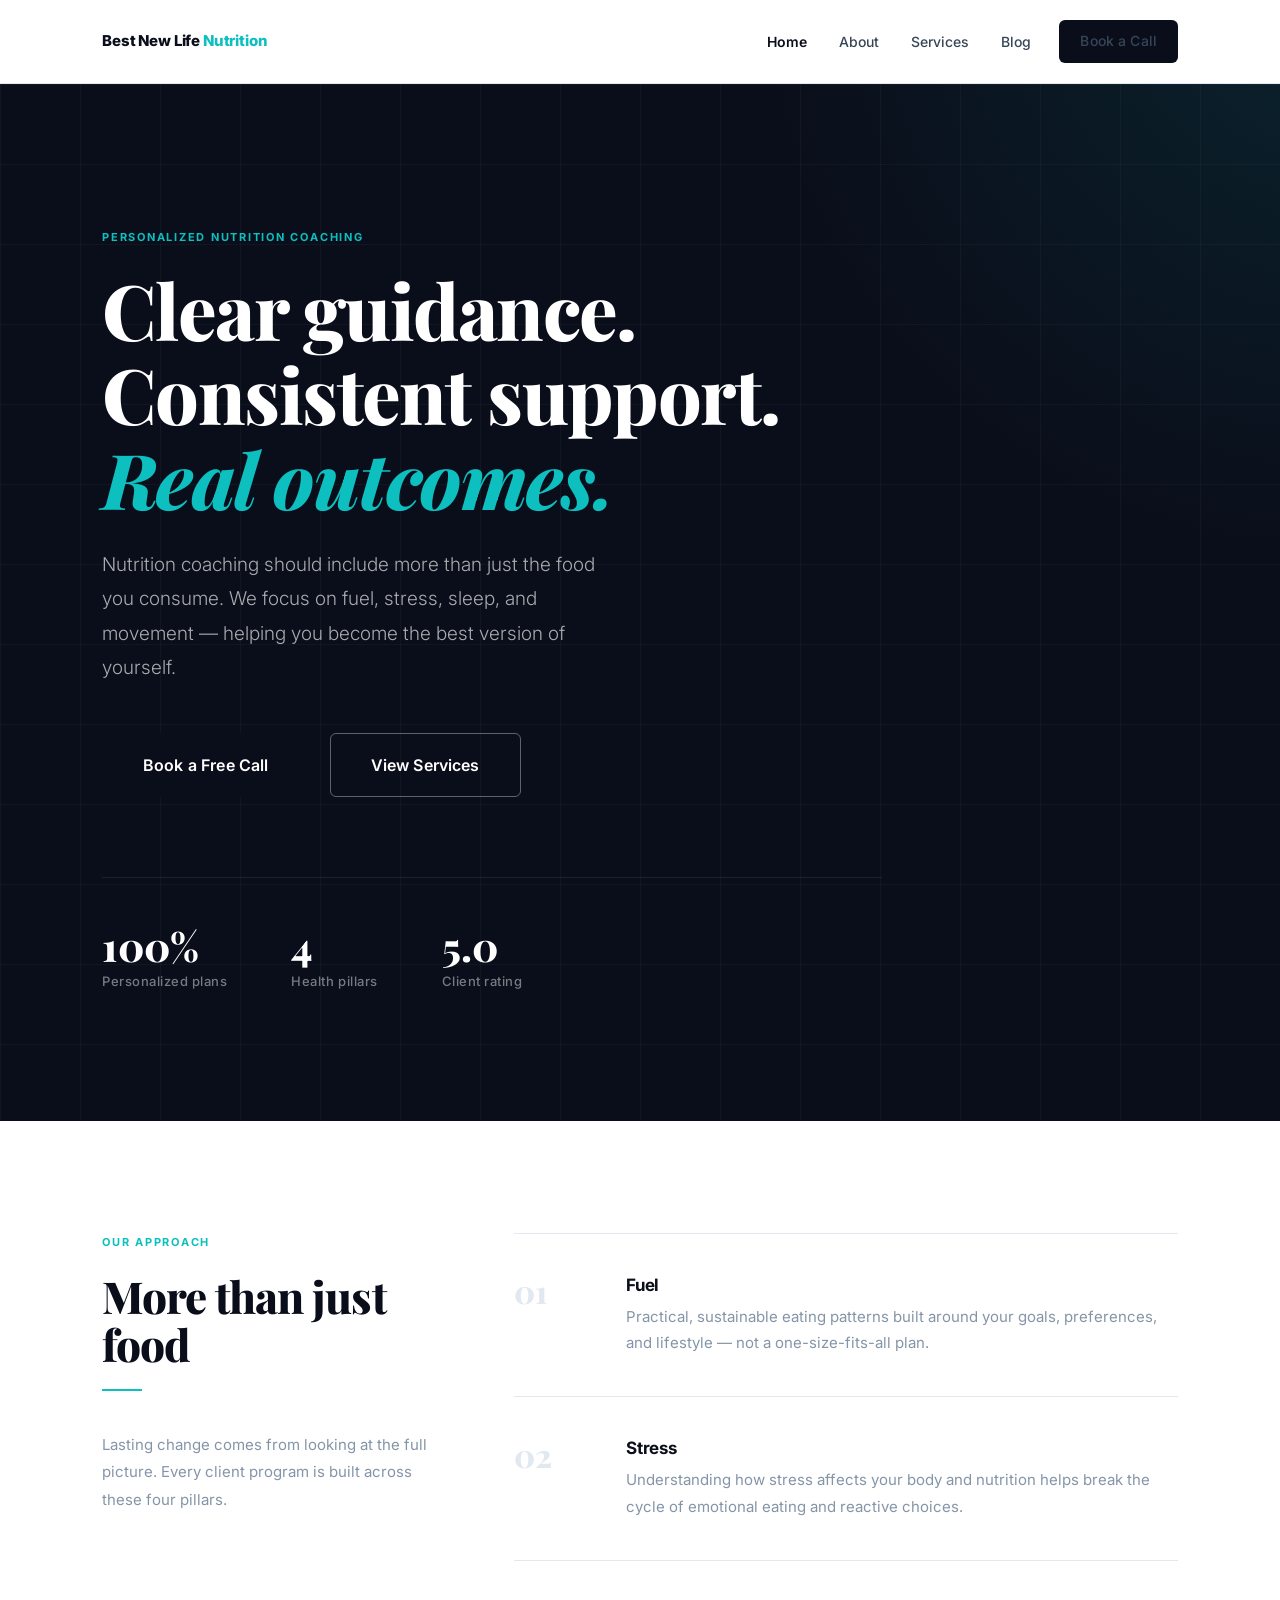
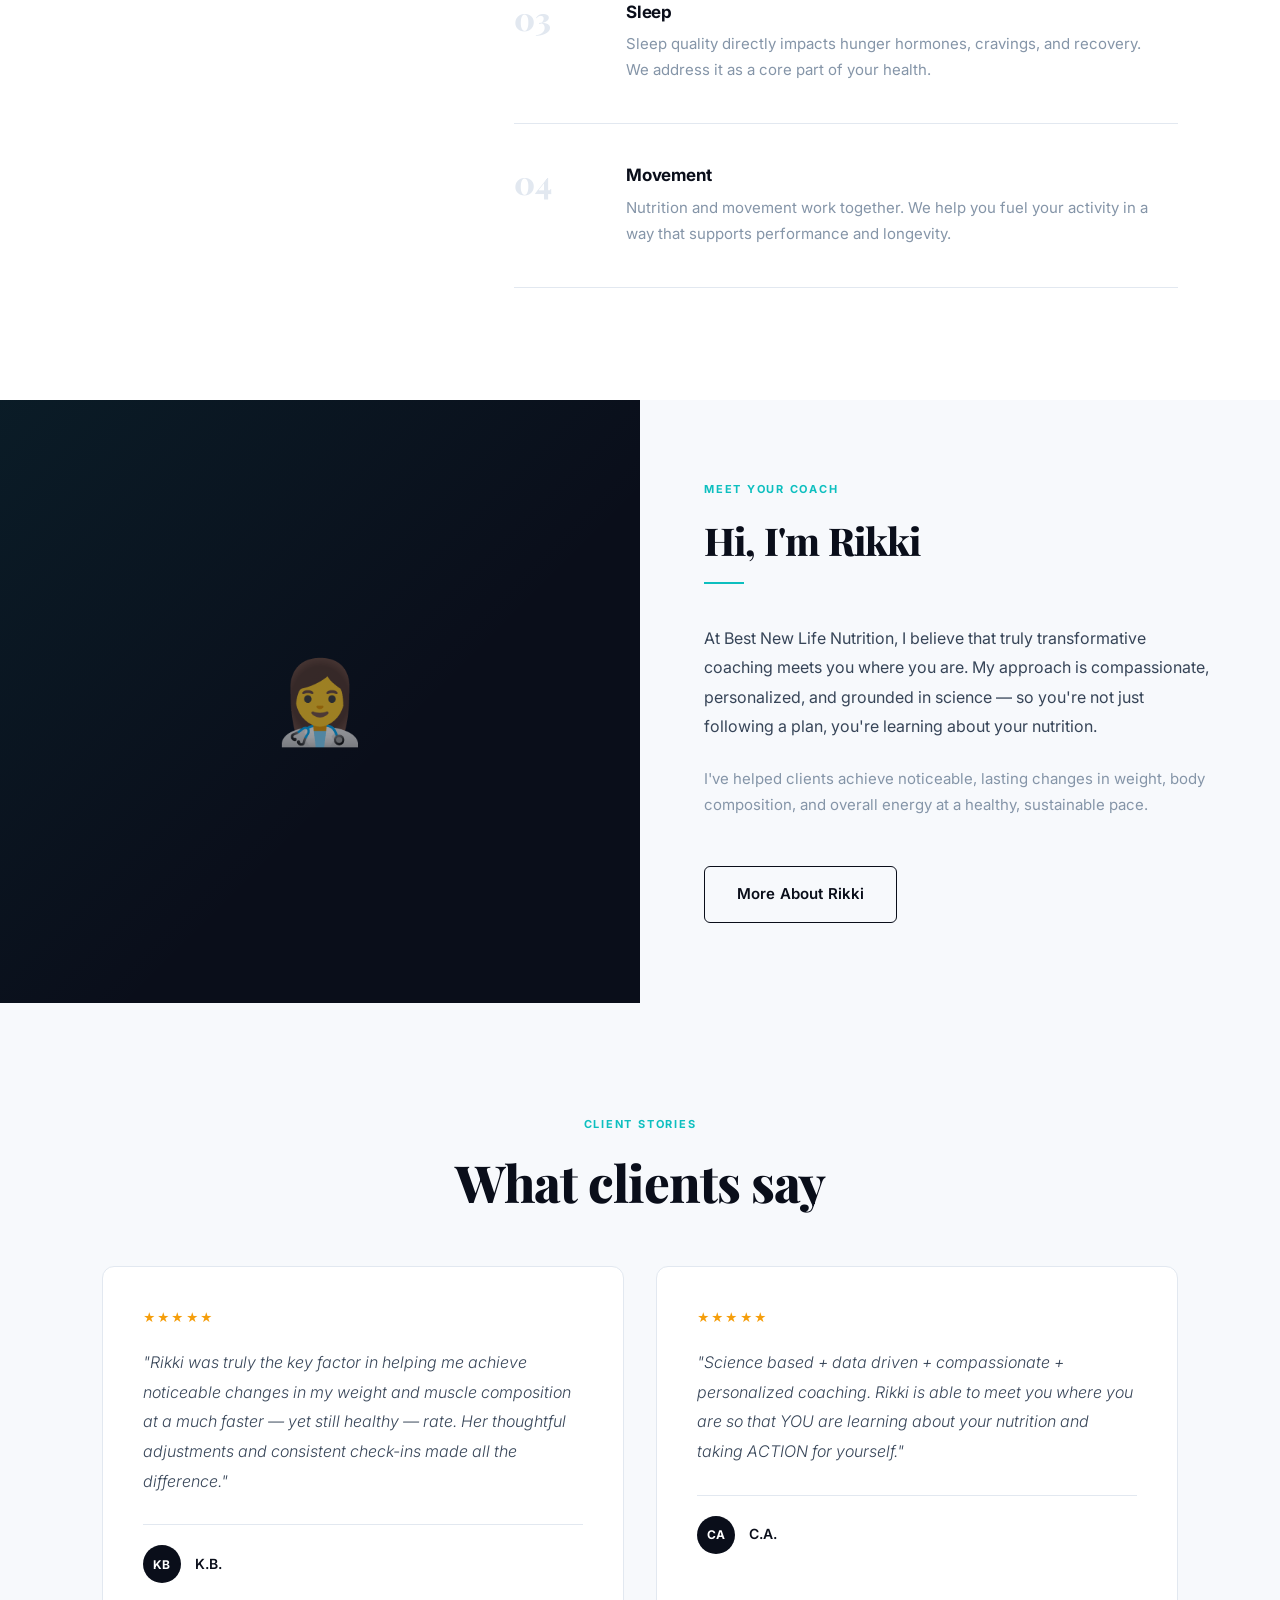
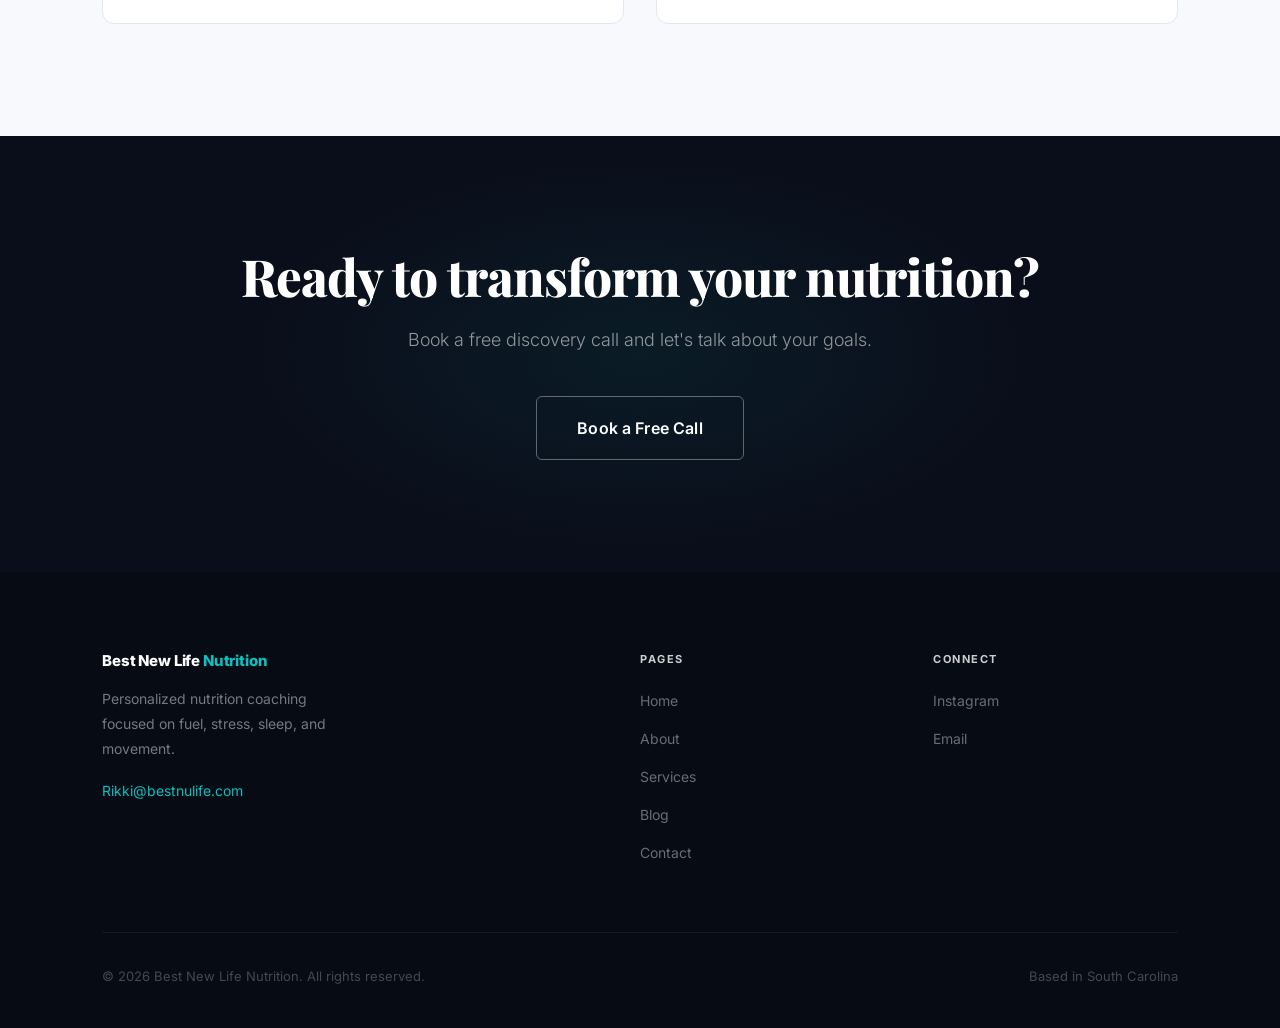
==== commit abb6ef0b: "Premium redesign: editorial typography, clean layout, no emojis Playfair Display serif headlines, In" ====
--- a/index.html
+++ b/index.html
@@ -3,16 +3,15 @@
 <head>
   <meta charset="UTF-8" />
   <meta name="viewport" content="width=device-width, initial-scale=1.0" />
-  <title>Best New Life Nutrition | Nutrition Coaching</title>
-  <meta name="description" content="Transform your nutrition, transform your life. Personalized nutrition coaching focused on fuel, stress, sleep, and movement." />
+  <title>Best New Life Nutrition | Personalized Nutrition Coaching</title>
+  <meta name="description" content="Transform your nutrition, transform your life. Personalized coaching focused on fuel, stress, sleep, and movement." />
   <link rel="stylesheet" href="css/style.css" />
 </head>
 <body>
 
-  <!-- NAV -->
   <nav>
     <div class="nav-inner">
-      <a href="index.html" class="nav-logo">Best New Life<span>Nutrition</span></a>
+      <a href="index.html" class="nav-logo">Best New Life<span> Nutrition</span></a>
       <button class="nav-toggle" aria-label="Toggle menu" onclick="this.nextElementSibling.classList.toggle('open')">
         <span></span><span></span><span></span>
       </button>
@@ -28,117 +27,114 @@
 
   <!-- HERO -->
   <section class="hero">
+    <div class="hero-bg-line"></div>
+    <div class="hero-bg-glow"></div>
     <div class="container">
       <div class="hero-content">
-        <span class="hero-badge">Personalized Nutrition Coaching</span>
+        <span class="overline" style="color:var(--teal);">Personalized Nutrition Coaching</span>
         <h1>Clear guidance.<br>Consistent support.<br><em>Real outcomes.</em></h1>
-        <p>Nutrition coaching should include more than just the food you consume. We focus on fuel, stress, sleep, and movement — helping you become the best version of yourself.</p>
+        <p class="hero-subtitle">Nutrition coaching should include more than just the food you consume. We focus on fuel, stress, sleep, and movement — helping you become the best version of yourself.</p>
         <div class="hero-actions">
           <a href="contact.html" class="btn btn-primary btn-lg">Book a Free Call</a>
-          <a href="services.html" class="btn btn-outline btn-lg">View Services</a>
+          <a href="services.html" class="btn btn-ghost btn-lg">View Services</a>
         </div>
-        <div class="hero-stats">
+        <div class="hero-divider">
           <div>
-            <div class="hero-stat-value">100%</div>
-            <div class="hero-stat-label">Personalized Plans</div>
+            <div class="stat-value">100%</div>
+            <div class="stat-label">Personalized plans</div>
           </div>
           <div>
-            <div class="hero-stat-value">4</div>
-            <div class="hero-stat-label">Health Pillars</div>
+            <div class="stat-value">4</div>
+            <div class="stat-label">Health pillars</div>
           </div>
           <div>
-            <div class="hero-stat-value">5★</div>
-            <div class="hero-stat-label">Client Results</div>
+            <div class="stat-value">5.0</div>
+            <div class="stat-label">Client rating</div>
           </div>
         </div>
       </div>
     </div>
   </section>
 
-  <!-- PILLARS -->
-  <section class="bg-light">
+  <!-- APPROACH -->
+  <section>
     <div class="container">
-      <p class="section-eyebrow">Our Approach</p>
-      <h2 class="section-title">More than just food</h2>
-      <div class="divider"></div>
-      <p class="section-intro">Lasting change requires looking at the full picture. We work with you across four pillars of health.</p>
-      <div class="grid-3" style="margin-top: 2.5rem;">
-        <div class="card">
-          <div class="card-icon">🥗</div>
-          <h3>Fuel</h3>
-          <p>Practical, sustainable eating patterns built around your goals, preferences, and lifestyle — not a one-size-fits-all plan.</p>
+      <div style="display:grid;grid-template-columns:1fr 2fr;gap:5rem;align-items:start;">
+        <div>
+          <span class="overline">Our Approach</span>
+          <h2 style="font-size:clamp(2rem,3.5vw,2.75rem);">More than just food</h2>
+          <div class="divider"></div>
+          <p style="color:var(--text-muted);font-size:0.9375rem;line-height:1.85;">Lasting change comes from looking at the full picture. Every client program is built across these four pillars.</p>
         </div>
-        <div class="card">
-          <div class="card-icon">🧠</div>
-          <h3>Stress</h3>
-          <p>Understanding how stress affects your body and nutrition helps break the cycle of emotional eating and reactive choices.</p>
-        </div>
-        <div class="card">
-          <div class="card-icon">😴</div>
-          <h3>Sleep</h3>
-          <p>Sleep quality directly impacts hunger hormones, cravings, and recovery. We address it as a core part of your health.</p>
-        </div>
-        <div class="card">
-          <div class="card-icon">🏃</div>
-          <h3>Movement</h3>
-          <p>Nutrition and movement work together. We help you fuel your activity in a way that supports performance and longevity.</p>
-        </div>
-        <div class="card">
-          <div class="card-icon">📊</div>
-          <h3>Data-Driven</h3>
-          <p>Science-based, personalized coaching built on real data — not trends, fads, or generic advice found on social media.</p>
-        </div>
-        <div class="card">
-          <div class="card-icon">🤝</div>
-          <h3>Ongoing Support</h3>
-          <p>Regular check-ins and thoughtful adjustments mean you're never navigating your journey alone or without accountability.</p>
+        <div class="pillars">
+          <div class="pillar-item">
+            <div class="pillar-num">01</div>
+            <div class="pillar-body">
+              <h3>Fuel</h3>
+              <p>Practical, sustainable eating patterns built around your goals, preferences, and lifestyle — not a one-size-fits-all plan.</p>
+            </div>
+          </div>
+          <div class="pillar-item">
+            <div class="pillar-num">02</div>
+            <div class="pillar-body">
+              <h3>Stress</h3>
+              <p>Understanding how stress affects your body and nutrition helps break the cycle of emotional eating and reactive choices.</p>
+            </div>
+          </div>
+          <div class="pillar-item">
+            <div class="pillar-num">03</div>
+            <div class="pillar-body">
+              <h3>Sleep</h3>
+              <p>Sleep quality directly impacts hunger hormones, cravings, and recovery. We address it as a core part of your health.</p>
+            </div>
+          </div>
+          <div class="pillar-item">
+            <div class="pillar-num">04</div>
+            <div class="pillar-body">
+              <h3>Movement</h3>
+              <p>Nutrition and movement work together. We help you fuel your activity in a way that supports performance and longevity.</p>
+            </div>
+          </div>
         </div>
       </div>
     </div>
   </section>
 
-  <!-- ABOUT SNIPPET -->
-  <section>
-    <div class="container">
-      <div class="about-grid">
-        <div class="about-img-placeholder">👩‍⚕️</div>
-        <div>
-          <p class="section-eyebrow">Meet Your Coach</p>
-          <h2>Hi, I'm Rikki</h2>
-          <div class="divider"></div>
-          <p>At Best New Life Nutrition, I believe that truly transformative coaching meets you where you are. My approach is compassionate, personalized, and grounded in science — so you're not just following a plan, you're learning about your own nutrition and taking meaningful action for yourself.</p>
-          <p>I've helped clients achieve noticeable, lasting changes in weight, body composition, and overall energy — at a healthy, sustainable pace.</p>
-          <a href="about.html" class="btn btn-outline-blue mt-2">More About Rikki</a>
-        </div>
-      </div>
+  <!-- ABOUT SPLIT -->
+  <div class="split">
+    <div class="split-image">
+      <div class="split-image-placeholder">👩‍⚕️</div>
     </div>
-  </section>
+    <div class="split-body">
+      <span class="overline">Meet Your Coach</span>
+      <h2 style="font-size:clamp(2rem,3vw,2.75rem);">Hi, I'm Rikki</h2>
+      <div class="divider"></div>
+      <p style="color:var(--text);line-height:1.85;">At Best New Life Nutrition, I believe that truly transformative coaching meets you where you are. My approach is compassionate, personalized, and grounded in science — so you're not just following a plan, you're learning about your nutrition.</p>
+      <p style="color:var(--text-muted);font-size:0.9375rem;margin-top:0.5rem;">I've helped clients achieve noticeable, lasting changes in weight, body composition, and overall energy at a healthy, sustainable pace.</p>
+      <a href="about.html" class="btn btn-outline mt-2" style="align-self:flex-start;">More About Rikki</a>
+    </div>
+  </div>
 
   <!-- TESTIMONIALS -->
-  <section class="bg-light">
+  <section class="bg-off-white">
     <div class="container">
-      <p class="section-label text-center">Client Stories</p>
-      <h2 class="section-title text-center">From Our Clients</h2>
-      <div class="divider center"></div>
-      <div class="grid-2" style="margin-top: 1rem;">
+      <span class="overline text-center" style="display:block;">Client Stories</span>
+      <h2 class="text-center" style="margin-bottom:3.5rem;">What clients say</h2>
+      <div class="grid-2">
         <div class="testimonial">
+          <div class="testimonial-stars">★★★★★</div>
           <blockquote>"Rikki was truly the key factor in helping me achieve noticeable changes in my weight and muscle composition at a much faster — yet still healthy — rate. Her thoughtful adjustments and consistent check-ins made all the difference."</blockquote>
           <div class="testimonial-meta">
             <div class="testimonial-avatar">KB</div>
-            <div>
-              <cite>K.B.</cite>
-              <div class="testimonial-stars">★★★★★</div>
-            </div>
+            <cite>K.B.</cite>
           </div>
         </div>
         <div class="testimonial">
+          <div class="testimonial-stars">★★★★★</div>
           <blockquote>"Science based + data driven + compassionate + personalized coaching. Rikki is able to meet you where you are so that YOU are learning about your nutrition and taking ACTION for yourself."</blockquote>
           <div class="testimonial-meta">
             <div class="testimonial-avatar">CA</div>
-            <div>
-              <cite>C.A.</cite>
-              <div class="testimonial-stars">★★★★★</div>
-            </div>
+            <cite>C.A.</cite>
           </div>
         </div>
       </div>
@@ -150,18 +146,17 @@
     <div class="container">
       <h2>Ready to transform your nutrition?</h2>
       <p>Book a free discovery call and let's talk about your goals.</p>
-      <a href="contact.html" class="btn btn-outline">Book a Free Call</a>
+      <a href="contact.html" class="btn btn-ghost btn-lg" style="position:relative;z-index:1;">Book a Free Call</a>
     </div>
   </section>
 
-  <!-- FOOTER -->
   <footer>
     <div class="container">
       <div class="footer-inner">
         <div class="footer-brand">
-          <div class="nav-logo">Best New Life<span style="color:var(--teal)">Nutrition</span></div>
-          <p style="margin-top:0.75rem;">Personalized nutrition coaching focused on fuel, stress, sleep, and movement. Let us help you become the best version of yourself.</p>
-          <p style="margin-top:0.75rem;"><a href="mailto:Rikki@bestnulife.com" style="color:var(--teal)">Rikki@bestnulife.com</a></p>
+          <div class="nav-logo">Best New Life<span style="color:var(--teal);"> Nutrition</span></div>
+          <p>Personalized nutrition coaching focused on fuel, stress, sleep, and movement.</p>
+          <p style="margin-top:0.75rem;"><a href="mailto:Rikki@bestnulife.com" style="color:var(--teal);">Rikki@bestnulife.com</a></p>
         </div>
         <div>
           <h4>Pages</h4>
@@ -177,7 +172,7 @@
           <h4>Connect</h4>
           <ul class="footer-links">
             <li><a href="https://www.instagram.com/rikki.white_" target="_blank" rel="noopener">Instagram</a></li>
-            <li><a href="mailto:Rikki@bestnulife.com">Email Us</a></li>
+            <li><a href="mailto:Rikki@bestnulife.com">Email</a></li>
           </ul>
         </div>
       </div>
--- a/css/style.css
+++ b/css/style.css
@@ -1,92 +1,85 @@
 /* ============================================================
-   Best New Life Nutrition — Modern Design System
-   ============================================================ */
-
-@import url('https://fonts.googleapis.com/css2?family=Inter:wght@400;500;600;700;800;900&family=Montserrat:wght@700;800;900&display=swap');
+   Best New Life Nutrition — Premium Design System
+   ============================================================ */
+
+@import url('https://fonts.googleapis.com/css2?family=Inter:ital,wght@0,300;0,400;0,500;0,600;0,700;1,300&family=Playfair+Display:wght@700;800&display=swap');
 
 :root {
-  /* Colors */
-  --navy:          #07192e;
-  --blue-deep:     #0f3460;
-  --blue-mid:      #1a6cc4;
-  --blue-bright:   #2d8ce8;
-  --teal:          #00c4cc;
-  --teal-dark:     #009ea5;
+  --ink:           #0a0e1a;
+  --ink-soft:      #1e2d3d;
+  --blue:          #1455c0;
+  --blue-hover:    #0f44a8;
+  --teal:          #0dbfbf;
   --white:         #ffffff;
-  --off-white:     #f5f9ff;
-  --surface:       #eef4fb;
-  --text-dark:     #0d1b2a;
-  --text-body:     #3d5166;
-  --text-muted:    #7a90a8;
-  --border:        #dae4f0;
-
-  /* Gradients */
-  --grad-primary:  linear-gradient(135deg, #07192e 0%, #0f3460 45%, #1a6cc4 100%);
-  --grad-vibrant:  linear-gradient(135deg, #0f3460 0%, #1a6cc4 60%, #00c4cc 100%);
-  --grad-teal:     linear-gradient(135deg, #1a6cc4 0%, #00c4cc 100%);
-  --grad-surface:  linear-gradient(160deg, #eef4fb 0%, #daeeff 100%);
-  --grad-card:     linear-gradient(160deg, #ffffff 0%, #f0f7ff 100%);
-
-  /* Shadows */
-  --shadow-sm:     0 2px 8px rgba(7, 25, 46, 0.08);
-  --shadow-md:     0 6px 24px rgba(7, 25, 46, 0.10);
-  --shadow-lg:     0 16px 48px rgba(7, 25, 46, 0.14);
-  --shadow-blue:   0 8px 32px rgba(26, 108, 196, 0.25);
-  --shadow-teal:   0 8px 32px rgba(0, 196, 204, 0.30);
-
-  /* Radii */
-  --radius-sm:     8px;
-  --radius:        16px;
-  --radius-lg:     24px;
-  --radius-xl:     32px;
-
-  /* Transitions */
-  --ease:          cubic-bezier(0.4, 0, 0.2, 1);
-  --transition:    all 0.25s var(--ease);
-  --transition-slow: all 0.4s var(--ease);
-}
-
-/* ============================================================
-   RESET & BASE
+  --off-white:     #f7f9fc;
+  --surface:       #eef2f8;
+  --text:          #374558;
+  --text-muted:    #8595a8;
+  --border:        #e2e8f0;
+  --border-dark:   rgba(255,255,255,0.1);
+
+  --shadow-sm:  0 1px 4px rgba(10,14,26,0.06);
+  --shadow-md:  0 4px 20px rgba(10,14,26,0.08);
+  --shadow-lg:  0 12px 48px rgba(10,14,26,0.12);
+  --shadow-xl:  0 24px 80px rgba(10,14,26,0.16);
+
+  --radius:    12px;
+  --radius-lg: 20px;
+  --ease:      cubic-bezier(0.22, 1, 0.36, 1);
+}
+
+/* ============================================================
+   RESET
    ============================================================ */
 *, *::before, *::after { box-sizing: border-box; margin: 0; padding: 0; }
-
-html {
-  scroll-behavior: smooth;
-  -webkit-font-smoothing: antialiased;
-  -moz-osx-font-smoothing: grayscale;
-}
+html { scroll-behavior: smooth; -webkit-font-smoothing: antialiased; }
 
 body {
-  font-family: 'Inter', system-ui, -apple-system, sans-serif;
-  font-size: 1.0625rem;
-  line-height: 1.7;
-  color: var(--text-body);
+  font-family: 'Inter', system-ui, sans-serif;
+  font-size: 1rem;
+  line-height: 1.75;
+  color: var(--text);
   background: var(--white);
 }
 
 img { max-width: 100%; display: block; }
-a { color: var(--blue-mid); text-decoration: none; transition: var(--transition); }
+a { color: var(--blue); text-decoration: none; transition: color 0.2s; }
 a:hover { color: var(--teal); }
 
 /* ============================================================
    TYPOGRAPHY
    ============================================================ */
-h1, h2, h3, h4 {
-  font-family: 'Montserrat', 'Inter', sans-serif;
-  line-height: 1.15;
+h1, h2 {
+  font-family: 'Playfair Display', Georgia, serif;
   font-weight: 800;
-  color: var(--text-dark);
+  color: var(--ink);
+  line-height: 1.1;
   letter-spacing: -0.02em;
 }
 
-h1 { font-size: clamp(2.4rem, 5.5vw, 3.75rem); }
-h2 { font-size: clamp(1.75rem, 3.5vw, 2.6rem); }
-h3 { font-size: 1.25rem; font-weight: 700; }
-h4 { font-size: 1rem; font-weight: 700; }
+h3, h4 {
+  font-family: 'Inter', sans-serif;
+  font-weight: 700;
+  color: var(--ink);
+  line-height: 1.3;
+}
+
+h1 { font-size: clamp(3rem, 6vw, 5rem); }
+h2 { font-size: clamp(2.25rem, 4vw, 3.5rem); }
+h3 { font-size: 1.125rem; letter-spacing: -0.01em; }
 
 p { margin-bottom: 1rem; }
 p:last-child { margin-bottom: 0; }
+
+.overline {
+  font-size: 0.6875rem;
+  font-weight: 700;
+  letter-spacing: 0.16em;
+  text-transform: uppercase;
+  color: var(--teal);
+  margin-bottom: 1.25rem;
+  display: block;
+}
 
 /* ============================================================
    LAYOUT
@@ -97,41 +90,10 @@
   padding: 0 2rem;
 }
 
-section { padding: 6rem 0; }
-
-.section-eyebrow {
-  display: inline-flex;
-  align-items: center;
-  gap: 0.5rem;
-  font-size: 0.75rem;
-  font-weight: 700;
-  letter-spacing: 0.14em;
-  text-transform: uppercase;
-  color: var(--teal-dark);
-  margin-bottom: 0.875rem;
-}
-
-.section-eyebrow::before {
-  content: '';
-  display: inline-block;
-  width: 24px;
-  height: 2px;
-  background: var(--grad-teal);
-  border-radius: 2px;
-}
-
-.section-title { margin-bottom: 1rem; }
-
-.section-intro {
-  font-size: 1.125rem;
-  color: var(--text-body);
-  max-width: 600px;
-  line-height: 1.8;
-}
-
-/* Grids */
-.grid-3 { display: grid; grid-template-columns: repeat(3, 1fr); gap: 1.5rem; }
-.grid-2 { display: grid; grid-template-columns: repeat(2, 1fr); gap: 1.5rem; }
+section { padding: 7rem 0; }
+
+.grid-2 { display: grid; grid-template-columns: repeat(2,1fr); gap: 2rem; }
+.grid-3 { display: grid; grid-template-columns: repeat(3,1fr); gap: 2rem; }
 
 /* ============================================================
    BUTTONS
@@ -139,75 +101,52 @@
 .btn {
   display: inline-flex;
   align-items: center;
-  justify-content: center;
   gap: 0.5rem;
-  padding: 0.875rem 2.25rem;
-  border-radius: var(--radius-xl);
+  padding: 0.875rem 2rem;
   font-family: 'Inter', sans-serif;
-  font-weight: 700;
   font-size: 0.9375rem;
+  font-weight: 600;
   letter-spacing: 0.01em;
-  border: 2px solid transparent;
+  border-radius: 6px;
+  border: 1.5px solid transparent;
   cursor: pointer;
-  transition: var(--transition);
+  transition: all 0.22s var(--ease);
   white-space: nowrap;
-  position: relative;
-  overflow: hidden;
-}
-
-.btn::after {
-  content: '';
-  position: absolute;
-  inset: 0;
-  background: rgba(255,255,255,0);
-  transition: var(--transition);
-}
-
-.btn:hover::after { background: rgba(255,255,255,0.08); }
-
-/* Primary */
+}
+
 .btn-primary {
-  background: var(--grad-teal);
-  color: var(--white);
-  box-shadow: var(--shadow-teal);
+  background: var(--ink);
+  color: var(--white);
 }
 .btn-primary:hover {
-  color: var(--white);
-  transform: translateY(-2px);
-  box-shadow: 0 12px 40px rgba(0, 196, 204, 0.4);
-}
-.btn-primary:active { transform: translateY(0); }
-
-/* Outline white */
+  background: var(--blue);
+  color: var(--white);
+  transform: translateY(-1px);
+  box-shadow: 0 6px 24px rgba(20,85,192,0.3);
+}
+
+.btn-ghost {
+  background: transparent;
+  border-color: rgba(255,255,255,0.35);
+  color: var(--white);
+}
+.btn-ghost:hover {
+  border-color: rgba(255,255,255,0.7);
+  background: rgba(255,255,255,0.08);
+  color: var(--white);
+}
+
 .btn-outline {
-  border-color: rgba(255,255,255,0.6);
-  color: var(--white);
-  background: rgba(255,255,255,0.08);
-  backdrop-filter: blur(8px);
+  background: transparent;
+  border-color: var(--ink);
+  color: var(--ink);
 }
 .btn-outline:hover {
-  border-color: var(--white);
-  background: rgba(255,255,255,0.18);
-  color: var(--white);
-}
-
-/* Outline blue */
-.btn-outline-blue {
-  border-color: var(--blue-mid);
-  color: var(--blue-mid);
-  background: transparent;
-}
-.btn-outline-blue:hover {
-  background: var(--blue-mid);
-  color: var(--white);
-  box-shadow: var(--shadow-blue);
-}
-
-/* Large variant */
-.btn-lg {
-  padding: 1.0625rem 2.75rem;
-  font-size: 1rem;
-}
+  background: var(--ink);
+  color: var(--white);
+}
+
+.btn-lg { padding: 1.0625rem 2.5rem; font-size: 1rem; }
 
 /* ============================================================
    NAVIGATION
@@ -216,53 +155,51 @@
   position: sticky;
   top: 0;
   z-index: 200;
-  background: rgba(255, 255, 255, 0.92);
-  backdrop-filter: blur(16px);
-  -webkit-backdrop-filter: blur(16px);
-  border-bottom: 1px solid rgba(218, 228, 240, 0.6);
-  transition: var(--transition);
+  background: rgba(255,255,255,0.94);
+  backdrop-filter: blur(20px);
+  -webkit-backdrop-filter: blur(20px);
+  border-bottom: 1px solid var(--border);
 }
 
 .nav-inner {
   display: flex;
   align-items: center;
   justify-content: space-between;
-  padding: 1.125rem 2rem;
+  padding: 1.25rem 2rem;
   max-width: 1140px;
   margin: 0 auto;
 }
 
 .nav-logo {
-  font-family: 'Montserrat', sans-serif;
-  font-weight: 900;
-  font-size: 1.05rem;
-  color: var(--navy);
+  font-family: 'Inter', sans-serif;
+  font-weight: 800;
+  font-size: 0.9375rem;
+  color: var(--ink);
+  letter-spacing: -0.01em;
   line-height: 1.2;
-  letter-spacing: -0.01em;
-}
-.nav-logo span { color: var(--teal-dark); }
+}
+.nav-logo span { color: var(--teal); }
 
 .nav-links {
   display: flex;
-  gap: 0.25rem;
+  align-items: center;
+  gap: 0.5rem;
   list-style: none;
-  align-items: center;
 }
 
 .nav-links a {
-  font-weight: 600;
-  font-size: 0.9rem;
-  color: var(--text-body);
-  padding: 0.4rem 0.875rem;
-  border-radius: var(--radius-sm);
-  letter-spacing: 0.01em;
-}
-
-.nav-links a:hover { color: var(--blue-mid); background: var(--surface); }
-.nav-links a.active { color: var(--blue-mid); }
+  font-size: 0.875rem;
+  font-weight: 500;
+  color: var(--text);
+  padding: 0.4rem 0.75rem;
+  border-radius: 6px;
+  transition: all 0.18s;
+}
+.nav-links a:hover { color: var(--ink); background: var(--surface); }
+.nav-links a.active { color: var(--ink); font-weight: 600; }
 
 .nav-links .btn {
-  padding: 0.5rem 1.375rem;
+  padding: 0.5rem 1.25rem;
   font-size: 0.875rem;
   margin-left: 0.5rem;
 }
@@ -271,278 +208,282 @@
   display: none;
   flex-direction: column;
   gap: 5px;
-  cursor: pointer;
   background: none;
   border: none;
-  padding: 6px;
-  border-radius: var(--radius-sm);
+  cursor: pointer;
+  padding: 4px;
 }
 .nav-toggle span {
   display: block;
   width: 22px;
   height: 2px;
-  background: var(--navy);
+  background: var(--ink);
   border-radius: 2px;
-  transition: var(--transition);
-}
-.nav-toggle:hover { background: var(--surface); }
+  transition: all 0.2s;
+}
 
 /* ============================================================
    HERO
    ============================================================ */
 .hero {
-  background: var(--grad-primary);
-  color: var(--white);
-  padding: 8rem 0 7rem;
+  background: var(--ink);
+  color: var(--white);
+  padding: 9rem 0 8rem;
   position: relative;
   overflow: hidden;
 }
 
-/* Mesh / orb effects */
-.hero::before {
+.hero-bg-line {
+  position: absolute;
+  inset: 0;
+  background-image:
+    linear-gradient(rgba(255,255,255,0.03) 1px, transparent 1px),
+    linear-gradient(90deg, rgba(255,255,255,0.03) 1px, transparent 1px);
+  background-size: 80px 80px;
+  pointer-events: none;
+}
+
+.hero-bg-glow {
+  position: absolute;
+  top: -10%;
+  right: -5%;
+  width: 50vw;
+  height: 70vh;
+  background: radial-gradient(ellipse at top right, rgba(13,191,191,0.12) 0%, transparent 65%);
+  pointer-events: none;
+}
+
+.hero-content {
+  max-width: 780px;
+  position: relative;
+  z-index: 1;
+}
+
+.hero h1 {
+  color: var(--white);
+  margin-bottom: 1.75rem;
+}
+
+.hero h1 em {
+  font-style: italic;
+  color: var(--teal);
+}
+
+.hero-subtitle {
+  font-size: 1.1875rem;
+  font-weight: 300;
+  color: rgba(255,255,255,0.65);
+  max-width: 520px;
+  line-height: 1.8;
+  margin-bottom: 3rem;
+}
+
+.hero-actions {
+  display: flex;
+  align-items: center;
+  gap: 1.25rem;
+  flex-wrap: wrap;
+}
+
+.hero-divider {
+  margin-top: 5rem;
+  padding-top: 3rem;
+  border-top: 1px solid rgba(255,255,255,0.08);
+  display: flex;
+  gap: 4rem;
+}
+
+.stat-value {
+  font-family: 'Playfair Display', serif;
+  font-size: 2.5rem;
+  font-weight: 800;
+  color: var(--white);
+  line-height: 1;
+  margin-bottom: 0.25rem;
+}
+
+.stat-label {
+  font-size: 0.8125rem;
+  font-weight: 500;
+  color: rgba(255,255,255,0.45);
+  letter-spacing: 0.04em;
+}
+
+/* ============================================================
+   PILLARS / APPROACH
+   ============================================================ */
+.pillars {
+  counter-reset: pillar;
+}
+
+.pillar-item {
+  display: grid;
+  grid-template-columns: 80px 1fr;
+  gap: 2rem;
+  padding: 2.5rem 0;
+  border-bottom: 1px solid var(--border);
+  align-items: start;
+  transition: all 0.25s;
+}
+
+.pillar-item:first-child { border-top: 1px solid var(--border); }
+
+.pillar-num {
+  font-family: 'Playfair Display', serif;
+  font-size: 2rem;
+  font-weight: 800;
+  color: var(--border);
+  line-height: 1;
+  padding-top: 0.1rem;
+  transition: color 0.25s;
+}
+
+.pillar-item:hover .pillar-num { color: var(--teal); }
+.pillar-item:hover h3 { color: var(--blue); }
+
+.pillar-body h3 {
+  margin-bottom: 0.5rem;
+  font-size: 1.0625rem;
+  transition: color 0.25s;
+}
+
+.pillar-body p {
+  font-size: 0.9375rem;
+  color: var(--text-muted);
+  max-width: 540px;
+}
+
+/* ============================================================
+   CARDS
+   ============================================================ */
+.card {
+  background: var(--white);
+  border-radius: var(--radius);
+  border: 1px solid var(--border);
+  padding: 2.25rem;
+  transition: all 0.3s var(--ease);
+}
+
+.card:hover {
+  border-color: transparent;
+  box-shadow: var(--shadow-lg);
+  transform: translateY(-4px);
+}
+
+/* ============================================================
+   SPLIT SECTION (About snippet)
+   ============================================================ */
+.split {
+  display: grid;
+  grid-template-columns: 1fr 1fr;
+  gap: 0;
+  min-height: 560px;
+}
+
+.split-image {
+  background: var(--ink);
+  position: relative;
+  overflow: hidden;
+  border-radius: 0;
+  display: flex;
+  align-items: center;
+  justify-content: center;
+  min-height: 480px;
+}
+
+.split-image-placeholder {
+  font-size: 5rem;
+  opacity: 0.6;
+  position: relative;
+  z-index: 1;
+}
+
+.split-image::after {
   content: '';
   position: absolute;
-  top: -20%;
-  right: -5%;
-  width: 55vw;
-  height: 55vw;
-  max-width: 720px;
-  max-height: 720px;
-  background: radial-gradient(circle at center, rgba(0, 196, 204, 0.18) 0%, rgba(26, 108, 196, 0.12) 40%, transparent 70%);
+  inset: 0;
+  background: linear-gradient(135deg, rgba(13,191,191,0.08) 0%, transparent 60%);
+}
+
+.split-body {
+  padding: 5rem 4rem;
+  display: flex;
+  flex-direction: column;
+  justify-content: center;
+  background: var(--off-white);
+}
+
+/* ============================================================
+   TESTIMONIALS
+   ============================================================ */
+.testimonial {
+  background: var(--white);
+  border: 1px solid var(--border);
+  border-radius: var(--radius);
+  padding: 2.5rem;
+  transition: all 0.3s var(--ease);
+}
+
+.testimonial:hover {
+  box-shadow: var(--shadow-lg);
+  border-color: transparent;
+  transform: translateY(-3px);
+}
+
+.testimonial-stars {
+  color: #f59e0b;
+  font-size: 0.75rem;
+  letter-spacing: 0.1em;
+  margin-bottom: 1.25rem;
+}
+
+.testimonial blockquote {
+  font-size: 1rem;
+  line-height: 1.85;
+  color: var(--text);
+  font-style: italic;
+  font-weight: 300;
+  margin-bottom: 1.75rem;
+}
+
+.testimonial-meta {
+  display: flex;
+  align-items: center;
+  gap: 0.875rem;
+  border-top: 1px solid var(--border);
+  padding-top: 1.25rem;
+}
+
+.testimonial-avatar {
+  width: 38px;
+  height: 38px;
   border-radius: 50%;
-  pointer-events: none;
-}
-
-.hero::after {
-  content: '';
-  position: absolute;
-  bottom: -10%;
-  left: -5%;
-  width: 40vw;
-  height: 40vw;
-  max-width: 500px;
-  max-height: 500px;
-  background: radial-gradient(circle at center, rgba(26, 108, 196, 0.15) 0%, transparent 70%);
-  border-radius: 50%;
-  pointer-events: none;
-}
-
-.hero-content {
-  max-width: 720px;
-  position: relative;
-  z-index: 1;
-}
-
-.hero-badge {
-  display: inline-flex;
-  align-items: center;
-  gap: 0.5rem;
-  background: rgba(0, 196, 204, 0.15);
-  border: 1px solid rgba(0, 196, 204, 0.35);
-  color: rgba(255, 255, 255, 0.95);
+  background: var(--ink);
+  color: var(--white);
+  display: flex;
+  align-items: center;
+  justify-content: center;
   font-size: 0.75rem;
   font-weight: 700;
-  letter-spacing: 0.14em;
-  text-transform: uppercase;
-  padding: 0.4rem 1.125rem;
-  border-radius: var(--radius-xl);
-  margin-bottom: 1.75rem;
-}
-
-.hero-badge::before {
-  content: '';
-  width: 6px;
-  height: 6px;
-  background: var(--teal);
-  border-radius: 50%;
-  animation: pulse 2s ease-in-out infinite;
-}
-
-@keyframes pulse {
-  0%, 100% { opacity: 1; transform: scale(1); }
-  50% { opacity: 0.6; transform: scale(0.8); }
-}
-
-.hero h1 {
-  color: var(--white);
-  margin-bottom: 1.5rem;
-  text-shadow: 0 2px 20px rgba(0,0,0,0.15);
-}
-
-.hero h1 em {
+  flex-shrink: 0;
+  letter-spacing: 0.02em;
+}
+
+.testimonial cite {
+  font-weight: 600;
   font-style: normal;
-  color: var(--teal);
-  position: relative;
-}
-
-.hero > .container > .hero-content > p {
-  font-size: 1.2rem;
-  color: rgba(255, 255, 255, 0.82);
-  margin-bottom: 2.5rem;
-  max-width: 580px;
-  line-height: 1.75;
-  font-weight: 400;
-}
-
-.hero-actions { display: flex; gap: 1rem; flex-wrap: wrap; align-items: center; }
-
-/* Stats row */
-.hero-stats {
-  display: flex;
-  gap: 2.5rem;
-  margin-top: 3.5rem;
-  padding-top: 2.5rem;
-  border-top: 1px solid rgba(255,255,255,0.12);
-}
-
-.hero-stat-value {
-  font-family: 'Montserrat', sans-serif;
-  font-size: 1.875rem;
-  font-weight: 900;
-  color: var(--white);
-  line-height: 1;
-  margin-bottom: 0.25rem;
-}
-
-.hero-stat-label {
-  font-size: 0.8rem;
-  font-weight: 500;
-  color: rgba(255,255,255,0.6);
-  letter-spacing: 0.04em;
-}
-
-/* ============================================================
-   CARDS
-   ============================================================ */
-.card {
-  background: var(--grad-card);
-  border-radius: var(--radius);
-  border: 1px solid var(--border);
-  padding: 2rem;
-  transition: var(--transition-slow);
-  position: relative;
-  overflow: hidden;
-}
-
-.card::before {
-  content: '';
-  position: absolute;
-  top: 0;
-  left: 0;
-  right: 0;
-  height: 3px;
-  background: var(--grad-teal);
-  opacity: 0;
-  transition: var(--transition);
-}
-
-.card:hover {
-  transform: translateY(-6px);
-  box-shadow: var(--shadow-lg);
-  border-color: transparent;
-}
-
-.card:hover::before { opacity: 1; }
-
-.card-icon {
-  width: 56px;
-  height: 56px;
-  border-radius: 14px;
-  background: var(--grad-surface);
-  border: 1px solid var(--border);
-  display: flex;
-  align-items: center;
-  justify-content: center;
-  margin-bottom: 1.375rem;
-  font-size: 1.5rem;
-  transition: var(--transition);
-}
-
-.card:hover .card-icon {
-  background: var(--grad-teal);
-  border-color: transparent;
-  transform: scale(1.08);
-}
-
-/* ============================================================
-   TESTIMONIALS
-   ============================================================ */
-.testimonial {
-  background: var(--white);
-  border-radius: var(--radius);
-  padding: 2.25rem;
-  box-shadow: var(--shadow-md);
-  border: 1px solid var(--border);
-  position: relative;
-  transition: var(--transition-slow);
-}
-
-.testimonial::before {
-  content: '\201C';
-  position: absolute;
-  top: 1.25rem;
-  right: 1.75rem;
-  font-family: 'Montserrat', serif;
-  font-size: 5rem;
-  font-weight: 900;
-  line-height: 1;
-  color: var(--teal);
-  opacity: 0.15;
-}
-
-.testimonial:hover {
-  transform: translateY(-4px);
-  box-shadow: var(--shadow-lg);
-}
-
-.testimonial blockquote {
-  font-size: 1.0rem;
-  color: var(--text-body);
-  font-style: italic;
-  margin-bottom: 1.25rem;
-  line-height: 1.85;
-  position: relative;
-  z-index: 1;
-}
-
-.testimonial-meta { display: flex; align-items: center; gap: 0.75rem; }
-
-.testimonial-avatar {
-  width: 40px;
-  height: 40px;
-  border-radius: 50%;
-  background: var(--grad-teal);
-  display: flex;
-  align-items: center;
-  justify-content: center;
-  font-weight: 800;
-  font-size: 0.9rem;
-  color: var(--white);
-  flex-shrink: 0;
-}
-
-.testimonial cite {
-  font-weight: 700;
-  font-style: normal;
-  color: var(--text-dark);
-  font-size: 0.9rem;
-  display: block;
-}
-
-.testimonial-stars {
-  font-size: 0.75rem;
-  color: #f59e0b;
-  letter-spacing: 0.05em;
+  font-size: 0.875rem;
+  color: var(--ink);
 }
 
 /* ============================================================
    CTA BAND
    ============================================================ */
 .cta-band {
-  background: var(--grad-vibrant);
-  color: var(--white);
+  background: var(--ink);
+  color: var(--white);
+  padding: 7rem 0;
   text-align: center;
-  padding: 6rem 0;
   position: relative;
   overflow: hidden;
 }
@@ -553,185 +494,288 @@
   top: 50%;
   left: 50%;
   transform: translate(-50%, -50%);
-  width: 600px;
-  height: 600px;
-  background: radial-gradient(circle, rgba(0,196,204,0.15) 0%, transparent 65%);
-  border-radius: 50%;
+  width: 800px;
+  height: 400px;
+  background: radial-gradient(ellipse, rgba(13,191,191,0.08) 0%, transparent 70%);
   pointer-events: none;
 }
 
-.cta-band h2 {
-  color: var(--white);
-  margin-bottom: 1rem;
+.cta-band h2 { color: var(--white); margin-bottom: 1.25rem; position: relative; z-index: 1; }
+.cta-band p {
+  color: rgba(255,255,255,0.55);
+  font-weight: 300;
+  font-size: 1.125rem;
+  max-width: 480px;
+  margin: 0 auto 2.5rem;
   position: relative;
   z-index: 1;
 }
 
-.cta-band p {
-  color: rgba(255, 255, 255, 0.82);
-  margin-bottom: 2.5rem;
-  font-size: 1.125rem;
-  max-width: 520px;
-  margin-left: auto;
-  margin-right: auto;
+/* ============================================================
+   PAGE HERO
+   ============================================================ */
+.page-hero {
+  background: var(--ink);
+  color: var(--white);
+  padding: 6rem 0 5rem;
   position: relative;
-  z-index: 1;
-}
+  overflow: hidden;
+}
+
+.page-hero::after {
+  content: '';
+  position: absolute;
+  inset: 0;
+  background-image:
+    linear-gradient(rgba(255,255,255,0.025) 1px, transparent 1px),
+    linear-gradient(90deg, rgba(255,255,255,0.025) 1px, transparent 1px);
+  background-size: 80px 80px;
+  pointer-events: none;
+}
+
+.page-hero h1 { color: var(--white); margin-bottom: 1rem; position: relative; z-index: 1; font-size: clamp(2.25rem, 4vw, 3.5rem); }
+.page-hero p  { color: rgba(255,255,255,0.55); font-size: 1.125rem; font-weight: 300; max-width: 520px; position: relative; z-index: 1; }
 
 /* ============================================================
    FOOTER
    ============================================================ */
 footer {
-  background: var(--navy);
-  color: rgba(255, 255, 255, 0.6);
-  padding: 4rem 0 2.5rem;
+  background: #060b14;
+  color: rgba(255,255,255,0.45);
+  padding: 5rem 0 2.5rem;
 }
 
 .footer-inner {
   display: grid;
   grid-template-columns: 2fr 1fr 1fr;
   gap: 3rem;
-  margin-bottom: 3rem;
-}
-
-.footer-brand .nav-logo { color: var(--white); margin-bottom: 1rem; font-size: 1rem; }
-.footer-brand p { font-size: 0.9rem; line-height: 1.75; max-width: 280px; }
+  margin-bottom: 3.5rem;
+}
+
+.footer-brand .nav-logo { color: var(--white); margin-bottom: 1rem; }
+.footer-brand p { font-size: 0.875rem; line-height: 1.8; max-width: 260px; }
 
 footer h4 {
   font-family: 'Inter', sans-serif;
-  color: var(--white);
-  font-size: 0.75rem;
+  color: rgba(255,255,255,0.8);
+  font-size: 0.6875rem;
+  font-weight: 700;
+  text-transform: uppercase;
+  letter-spacing: 0.14em;
+  margin-bottom: 1.25rem;
+}
+
+.footer-links { list-style: none; }
+.footer-links li { margin-bottom: 0.625rem; }
+.footer-links a {
+  color: rgba(255,255,255,0.4);
+  font-size: 0.875rem;
+  transition: color 0.2s;
+}
+.footer-links a:hover { color: var(--white); }
+
+.footer-bottom {
+  border-top: 1px solid rgba(255,255,255,0.06);
+  padding-top: 2rem;
+  font-size: 0.8125rem;
+  display: flex;
+  justify-content: space-between;
+  align-items: center;
+  color: rgba(255,255,255,0.25);
+}
+
+/* ============================================================
+   ABOUT PAGE
+   ============================================================ */
+.about-grid {
+  display: grid;
+  grid-template-columns: 1fr 1.6fr;
+  gap: 6rem;
+  align-items: center;
+}
+
+.about-img-placeholder {
+  height: 520px;
+  background: var(--ink);
+  border-radius: var(--radius-lg);
+  display: flex;
+  align-items: center;
+  justify-content: center;
+  font-size: 5rem;
+  box-shadow: var(--shadow-xl);
+  position: relative;
+  overflow: hidden;
+}
+
+.about-img-placeholder::before {
+  content: '';
+  position: absolute;
+  inset: 0;
+  background-image:
+    linear-gradient(rgba(255,255,255,0.03) 1px, transparent 1px),
+    linear-gradient(90deg, rgba(255,255,255,0.03) 1px, transparent 1px);
+  background-size: 60px 60px;
+}
+
+.credentials-list {
+  list-style: none;
+  margin-top: 2rem;
+}
+
+.credentials-list li {
+  display: flex;
+  align-items: center;
+  gap: 1rem;
+  padding: 0.875rem 0;
+  font-size: 0.9375rem;
+  color: var(--text);
+  border-bottom: 1px solid var(--border);
+}
+.credentials-list li:last-child { border-bottom: none; }
+
+.credentials-list li::before {
+  content: '';
+  width: 6px;
+  height: 6px;
+  border-radius: 50%;
+  background: var(--teal);
+  flex-shrink: 0;
+}
+
+/* ============================================================
+   SERVICES
+   ============================================================ */
+.service-card { position: relative; }
+
+.service-card.featured {
+  background: var(--ink);
+  border-color: transparent;
+  box-shadow: var(--shadow-xl);
+}
+
+.service-card.featured h3,
+.service-card.featured .price { color: var(--white); }
+.service-card.featured p { color: rgba(255,255,255,0.5); }
+.service-card.featured .feature-list li { color: rgba(255,255,255,0.7); border-color: rgba(255,255,255,0.07); }
+
+.price {
+  font-family: 'Playfair Display', serif;
+  font-size: 1.75rem;
+  font-weight: 800;
+  color: var(--ink);
+  margin: 1rem 0;
+  letter-spacing: -0.02em;
+}
+.price span { font-family: 'Inter', sans-serif; font-size: 0.875rem; font-weight: 400; color: var(--text-muted); }
+
+.feature-list {
+  list-style: none;
+  margin: 1.5rem 0 2rem;
+}
+
+.feature-list li {
+  display: flex;
+  align-items: center;
+  gap: 0.875rem;
+  padding: 0.625rem 0;
+  font-size: 0.9375rem;
+  color: var(--text);
+  border-bottom: 1px solid var(--border);
+}
+.feature-list li:last-child { border-bottom: none; }
+
+.feature-list li::before {
+  content: '';
+  width: 6px;
+  height: 6px;
+  border-radius: 50%;
+  background: var(--teal);
+  flex-shrink: 0;
+}
+
+.badge {
+  display: inline-block;
+  background: var(--teal);
+  color: var(--ink);
+  font-size: 0.6875rem;
+  font-weight: 700;
+  text-transform: uppercase;
+  letter-spacing: 0.1em;
+  padding: 0.3rem 0.75rem;
+  border-radius: 4px;
+  margin-bottom: 0.875rem;
+}
+
+/* ============================================================
+   BLOG
+   ============================================================ */
+.blog-card {
+  display: flex;
+  flex-direction: column;
+  padding: 0;
+  overflow: hidden;
+}
+
+.blog-card-img-placeholder {
+  height: 220px;
+  background: var(--ink);
+  display: flex;
+  align-items: center;
+  justify-content: center;
+  font-size: 2.5rem;
+  opacity: 0.85;
+  transition: opacity 0.3s;
+}
+
+.blog-card:hover .blog-card-img-placeholder { opacity: 1; }
+
+.blog-card-body {
+  padding: 1.75rem;
+  flex: 1;
+  display: flex;
+  flex-direction: column;
+}
+
+.blog-tag {
+  display: inline-block;
+  color: var(--teal);
+  font-size: 0.6875rem;
   font-weight: 700;
   text-transform: uppercase;
   letter-spacing: 0.12em;
-  margin-bottom: 1.25rem;
-}
-
-.footer-links { list-style: none; }
-.footer-links li { margin-bottom: 0.625rem; }
-.footer-links a {
-  color: rgba(255, 255, 255, 0.55);
-  font-size: 0.9rem;
-  transition: var(--transition);
-}
-.footer-links a:hover { color: var(--teal); padding-left: 4px; }
-
-.footer-bottom {
-  border-top: 1px solid rgba(255, 255, 255, 0.08);
-  padding-top: 2rem;
-  font-size: 0.8rem;
-  display: flex;
-  justify-content: space-between;
-  align-items: center;
-  color: rgba(255,255,255,0.35);
-}
-
-/* ============================================================
-   PAGE HERO (inner pages)
-   ============================================================ */
-.page-hero {
-  background: var(--grad-primary);
-  color: var(--white);
-  padding: 5rem 0 4.5rem;
-  text-align: center;
-  position: relative;
-  overflow: hidden;
-}
-
-.page-hero::before {
-  content: '';
-  position: absolute;
-  inset: 0;
-  background: radial-gradient(ellipse at top center, rgba(0,196,204,0.15) 0%, transparent 60%);
-  pointer-events: none;
-}
-
-.page-hero h1 { color: var(--white); margin-bottom: 0.875rem; position: relative; z-index: 1; }
-.page-hero p {
-  color: rgba(255, 255, 255, 0.8);
-  font-size: 1.125rem;
-  max-width: 560px;
-  margin: 0 auto;
-  position: relative;
-  z-index: 1;
-}
-
-/* ============================================================
-   BLOG CARDS
-   ============================================================ */
-.blog-card { display: flex; flex-direction: column; padding: 0; overflow: hidden; }
-
-.blog-card-img-placeholder {
-  width: 100%;
-  height: 210px;
-  background: var(--grad-primary);
-  display: flex;
-  align-items: center;
-  justify-content: center;
-  font-size: 2.75rem;
-  flex-shrink: 0;
-  transition: var(--transition-slow);
-}
-
-.blog-card:hover .blog-card-img-placeholder { transform: scale(1.03); }
-
-.blog-card-body {
-  padding: 1.75rem;
-  flex: 1;
-  display: flex;
-  flex-direction: column;
-}
-
-.blog-tag {
-  display: inline-block;
-  background: rgba(26, 108, 196, 0.08);
-  color: var(--blue-mid);
-  font-size: 0.7rem;
-  font-weight: 700;
-  text-transform: uppercase;
-  letter-spacing: 0.1em;
-  padding: 0.25rem 0.75rem;
-  border-radius: var(--radius-xl);
-  border: 1px solid rgba(26, 108, 196, 0.15);
-  margin-bottom: 0.875rem;
-}
-
-.blog-card h3 {
-  margin-bottom: 0.625rem;
-  font-size: 1.05rem;
-  line-height: 1.4;
-}
-
-.blog-card p { color: var(--text-muted); font-size: 0.9375rem; flex: 1; line-height: 1.7; }
+  margin-bottom: 0.75rem;
+}
+
+.blog-card h3 { font-size: 1rem; margin-bottom: 0.625rem; line-height: 1.45; }
+.blog-card p  { color: var(--text-muted); font-size: 0.9rem; flex: 1; }
 
 .read-more {
   display: inline-flex;
   align-items: center;
   gap: 0.375rem;
   margin-top: 1.25rem;
-  font-weight: 700;
   font-size: 0.875rem;
-  color: var(--blue-mid);
-  transition: var(--transition);
-}
-
-.read-more::after { content: '→'; transition: var(--transition); }
+  font-weight: 600;
+  color: var(--ink);
+  transition: all 0.2s;
+}
+.read-more::after { content: '→'; display: inline-block; transition: transform 0.2s; }
 .read-more:hover { color: var(--teal); }
 .read-more:hover::after { transform: translateX(4px); }
 
 /* ============================================================
    CONTACT FORM
    ============================================================ */
-.contact-form { max-width: 640px; }
-
-.form-group { margin-bottom: 1.375rem; }
+.contact-form { max-width: 600px; }
+
+.form-group { margin-bottom: 1.5rem; }
 
 .form-group label {
   display: block;
+  font-size: 0.875rem;
   font-weight: 600;
-  font-size: 0.875rem;
+  color: var(--ink);
   margin-bottom: 0.5rem;
-  color: var(--text-dark);
   letter-spacing: 0.01em;
 }
 
@@ -739,240 +783,87 @@
 .form-group textarea,
 .form-group select {
   width: 100%;
-  padding: 0.875rem 1.125rem;
+  padding: 0.875rem 1rem;
   border: 1.5px solid var(--border);
-  border-radius: var(--radius-sm);
-  font-size: 1rem;
+  border-radius: var(--radius);
+  font-size: 0.9375rem;
   font-family: 'Inter', sans-serif;
-  color: var(--text-dark);
+  color: var(--ink);
   background: var(--white);
-  transition: var(--transition);
+  transition: border-color 0.2s, box-shadow 0.2s;
   appearance: none;
 }
-
-.form-group input:hover,
-.form-group textarea:hover,
-.form-group select:hover { border-color: #b3cadf; }
 
 .form-group input:focus,
 .form-group textarea:focus,
 .form-group select:focus {
   outline: none;
-  border-color: var(--blue-mid);
-  box-shadow: 0 0 0 4px rgba(26, 108, 196, 0.1);
-}
-
-.form-group textarea { resize: vertical; min-height: 150px; line-height: 1.6; }
+  border-color: var(--teal);
+  box-shadow: 0 0 0 3px rgba(13, 191, 191, 0.12);
+}
+
+.form-group textarea { resize: vertical; min-height: 150px; line-height: 1.7; }
 .form-row { display: grid; grid-template-columns: 1fr 1fr; gap: 1rem; }
 
 /* ============================================================
-   ABOUT PAGE
-   ============================================================ */
-.about-grid {
-  display: grid;
-  grid-template-columns: 1fr 1.65fr;
-  gap: 5rem;
-  align-items: center;
-}
-
-.about-img-placeholder {
-  height: 480px;
-  background: var(--grad-primary);
-  border-radius: var(--radius-lg);
-  display: flex;
-  align-items: center;
-  justify-content: center;
-  font-size: 4.5rem;
-  box-shadow: var(--shadow-lg);
-  position: relative;
-  overflow: hidden;
-}
-
-.about-img-placeholder::before {
-  content: '';
-  position: absolute;
-  bottom: -20%;
-  right: -20%;
-  width: 70%;
-  height: 70%;
-  background: radial-gradient(circle, rgba(0,196,204,0.2) 0%, transparent 70%);
-  border-radius: 50%;
-}
-
-.credentials-list { list-style: none; margin-top: 1.75rem; }
-
-.credentials-list li {
-  display: flex;
-  align-items: flex-start;
-  gap: 0.875rem;
-  padding: 0.625rem 0;
-  font-size: 0.9375rem;
-  color: var(--text-body);
-  border-bottom: 1px solid var(--border);
-}
-
-.credentials-list li:last-child { border-bottom: none; }
-
-.credentials-list li::before {
-  content: '';
-  width: 20px;
-  height: 20px;
-  border-radius: 50%;
-  background: var(--grad-teal);
-  flex-shrink: 0;
-  margin-top: 2px;
-  display: flex;
-  align-items: center;
-  justify-content: center;
-  background-image: url("data:image/svg+xml,%3Csvg xmlns='http://www.w3.org/2000/svg' viewBox='0 0 12 10' fill='none'%3E%3Cpath d='M1 5l3 3 7-7' stroke='white' stroke-width='1.8' stroke-linecap='round' stroke-linejoin='round'/%3E%3C/svg%3E");
-  background-repeat: no-repeat;
-  background-position: center;
-  background-size: 10px;
-}
-
-/* ============================================================
-   SERVICES PAGE
-   ============================================================ */
-.service-card { position: relative; }
-
-.service-card.featured {
-  background: var(--navy);
-  border-color: transparent;
-  box-shadow: var(--shadow-lg);
-}
-
-.service-card.featured::before { opacity: 1; }
-.service-card.featured h3,
-.service-card.featured .price { color: var(--white); }
-.service-card.featured p { color: rgba(255,255,255,0.65); }
-
-.price {
-  font-family: 'Montserrat', sans-serif;
-  font-size: 1.75rem;
-  font-weight: 900;
-  color: var(--text-dark);
-  margin: 0.875rem 0;
-  letter-spacing: -0.02em;
-}
-
-.price span { font-size: 0.875rem; font-weight: 400; color: var(--text-muted); }
-
-.feature-list { list-style: none; margin: 1.375rem 0 1.75rem; }
-
-.feature-list li {
-  padding: 0.5rem 0;
-  font-size: 0.9375rem;
-  color: var(--text-body);
-  display: flex;
-  align-items: flex-start;
-  gap: 0.75rem;
-  border-bottom: 1px solid var(--border);
-}
-
-.feature-list li:last-child { border-bottom: none; }
-
-.feature-list li::before {
-  content: '';
-  width: 18px;
-  height: 18px;
-  border-radius: 50%;
-  background: var(--grad-teal);
-  flex-shrink: 0;
-  margin-top: 2px;
-  background-image: url("data:image/svg+xml,%3Csvg xmlns='http://www.w3.org/2000/svg' viewBox='0 0 12 10' fill='none'%3E%3Cpath d='M1 5l3 3 7-7' stroke='white' stroke-width='1.8' stroke-linecap='round' stroke-linejoin='round'/%3E%3C/svg%3E");
-  background-repeat: no-repeat;
-  background-position: center;
-  background-size: 9px;
-}
-
-.service-card.featured .feature-list li { color: rgba(255,255,255,0.75); border-color: rgba(255,255,255,0.08); }
-
-.badge {
-  display: inline-block;
-  background: var(--grad-teal);
-  color: var(--white);
-  font-size: 0.7rem;
-  font-weight: 700;
-  text-transform: uppercase;
-  letter-spacing: 0.1em;
-  padding: 0.3rem 0.75rem;
-  border-radius: var(--radius-xl);
-  margin-bottom: 0.75rem;
-}
-
-/* ============================================================
-   UTILITY CLASSES
+   UTILITIES
    ============================================================ */
 .text-center  { text-align: center; }
-.text-white   { color: var(--white); }
-.bg-light     { background: var(--off-white); }
-.bg-surface   { background: var(--surface); }
-.mt-1 { margin-top: 1rem; }
+.text-white   { color: var(--white) !important; }
+.bg-off-white { background: var(--off-white); }
 .mt-2 { margin-top: 2rem; }
 .mb-2 { margin-bottom: 2rem; }
 
 .divider {
-  width: 48px;
-  height: 3px;
-  background: var(--grad-teal);
-  border-radius: 2px;
-  margin: 0.875rem 0 2rem;
-}
-.divider.center { margin: 0.875rem auto 2rem; }
-
-/* Highlight pill */
-.pill {
-  display: inline-block;
-  background: rgba(0, 196, 204, 0.1);
-  border: 1px solid rgba(0, 196, 204, 0.25);
-  color: var(--teal-dark);
-  font-size: 0.8rem;
-  font-weight: 600;
-  padding: 0.25rem 0.875rem;
-  border-radius: var(--radius-xl);
-}
+  width: 40px;
+  height: 2px;
+  background: var(--teal);
+  margin: 1.25rem 0 2.5rem;
+}
+.divider.center { margin: 1.25rem auto 2.5rem; }
 
 /* ============================================================
    RESPONSIVE
    ============================================================ */
 @media (max-width: 960px) {
   .grid-3 { grid-template-columns: 1fr 1fr; }
-  .about-grid { grid-template-columns: 1fr; gap: 3rem; }
-  .about-img-placeholder { height: 300px; }
+  .about-grid { grid-template-columns: 1fr; gap: 3.5rem; }
+  .about-img-placeholder { height: 320px; }
+  .split { grid-template-columns: 1fr; }
+  .split-body { padding: 3.5rem 2.5rem; }
   .footer-inner { grid-template-columns: 1fr 1fr; }
   .footer-brand { grid-column: 1 / -1; }
-  .hero { padding: 6rem 0 5rem; }
-  .hero-stats { gap: 1.75rem; }
+  .hero { padding: 7rem 0 6rem; }
+  .hero-divider { gap: 2.5rem; }
 }
 
 @media (max-width: 640px) {
-  section { padding: 4rem 0; }
+  section { padding: 4.5rem 0; }
   .container { padding: 0 1.25rem; }
   .grid-3, .grid-2 { grid-template-columns: 1fr; }
-  .hero { padding: 5rem 0 4rem; }
-  .hero-stats { flex-wrap: wrap; gap: 1.25rem; }
+  .hero { padding: 5rem 0 4.5rem; }
+  .hero-divider { flex-wrap: wrap; gap: 1.5rem; margin-top: 3.5rem; }
+  .pillar-item { grid-template-columns: 48px 1fr; gap: 1.25rem; }
+  .pillar-num { font-size: 1.5rem; }
 
   .nav-links {
     display: none;
+    position: absolute;
+    top: 100%;
+    left: 0; right: 0;
     flex-direction: column;
     gap: 0;
-    position: absolute;
-    top: 100%;
-    left: 0;
-    right: 0;
     background: var(--white);
+    border-top: 1px solid var(--border);
     box-shadow: var(--shadow-lg);
     padding: 0.75rem 0 1rem;
-    border-top: 1px solid var(--border);
   }
-  .nav-links.open { display: flex; }
-  .nav-links a { padding: 0.75rem 1.5rem; border-radius: 0; }
-  .nav-links .btn { margin: 0.5rem 1.5rem 0; width: calc(100% - 3rem); }
-  .nav-toggle { display: flex; }
-
-  .form-row { grid-template-columns: 1fr; }
-  .footer-inner { grid-template-columns: 1fr; gap: 2rem; }
-  .footer-bottom { flex-direction: column; gap: 0.5rem; text-align: center; }
-
-  h1 { letter-spacing: -0.03em; }
-}
+  .nav-links.open  { display: flex; }
+  .nav-links a     { padding: 0.75rem 1.5rem; border-radius: 0; }
+  .nav-links .btn  { margin: 0.5rem 1.5rem 0; width: calc(100% - 3rem); }
+  .nav-toggle      { display: flex; }
+
+  .form-row           { grid-template-columns: 1fr; }
+  .footer-inner       { grid-template-columns: 1fr; gap: 2rem; }
+  .footer-bottom      { flex-direction: column; gap: 0.5rem; text-align: center; }
+}
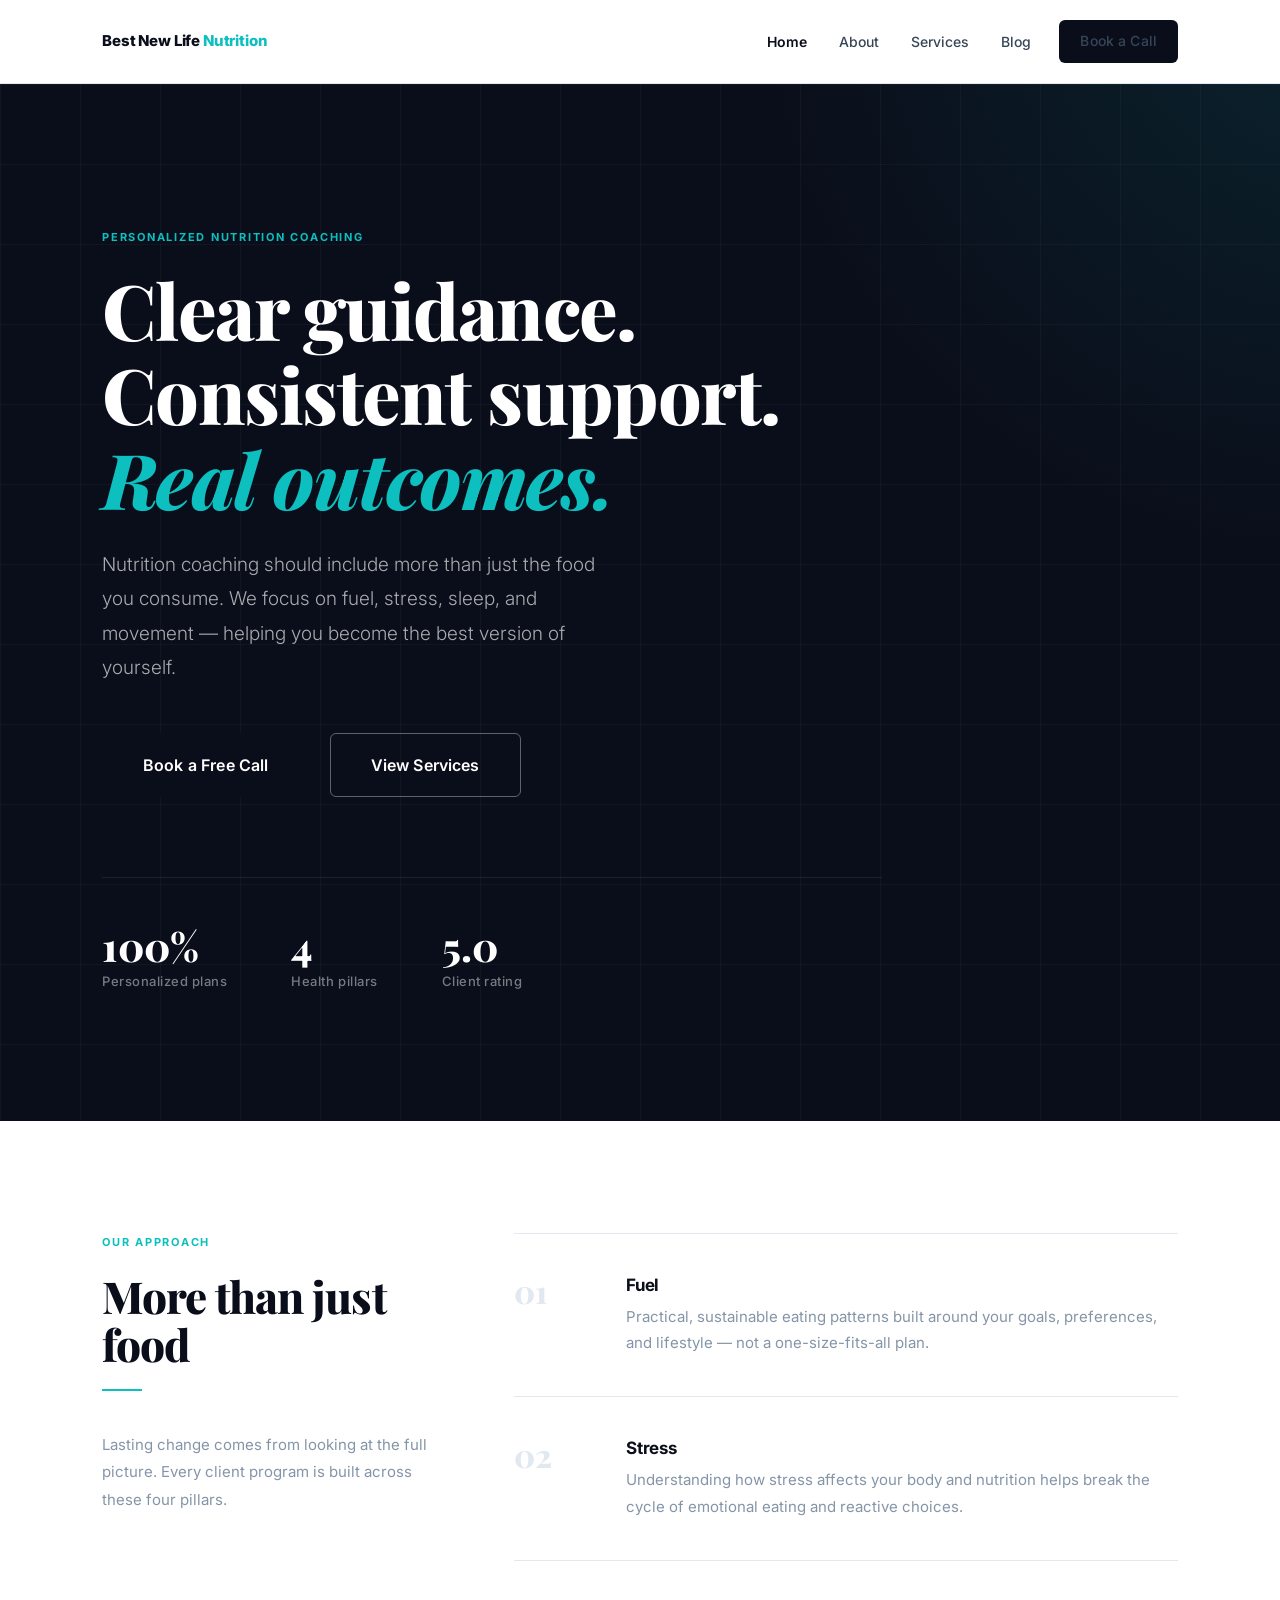
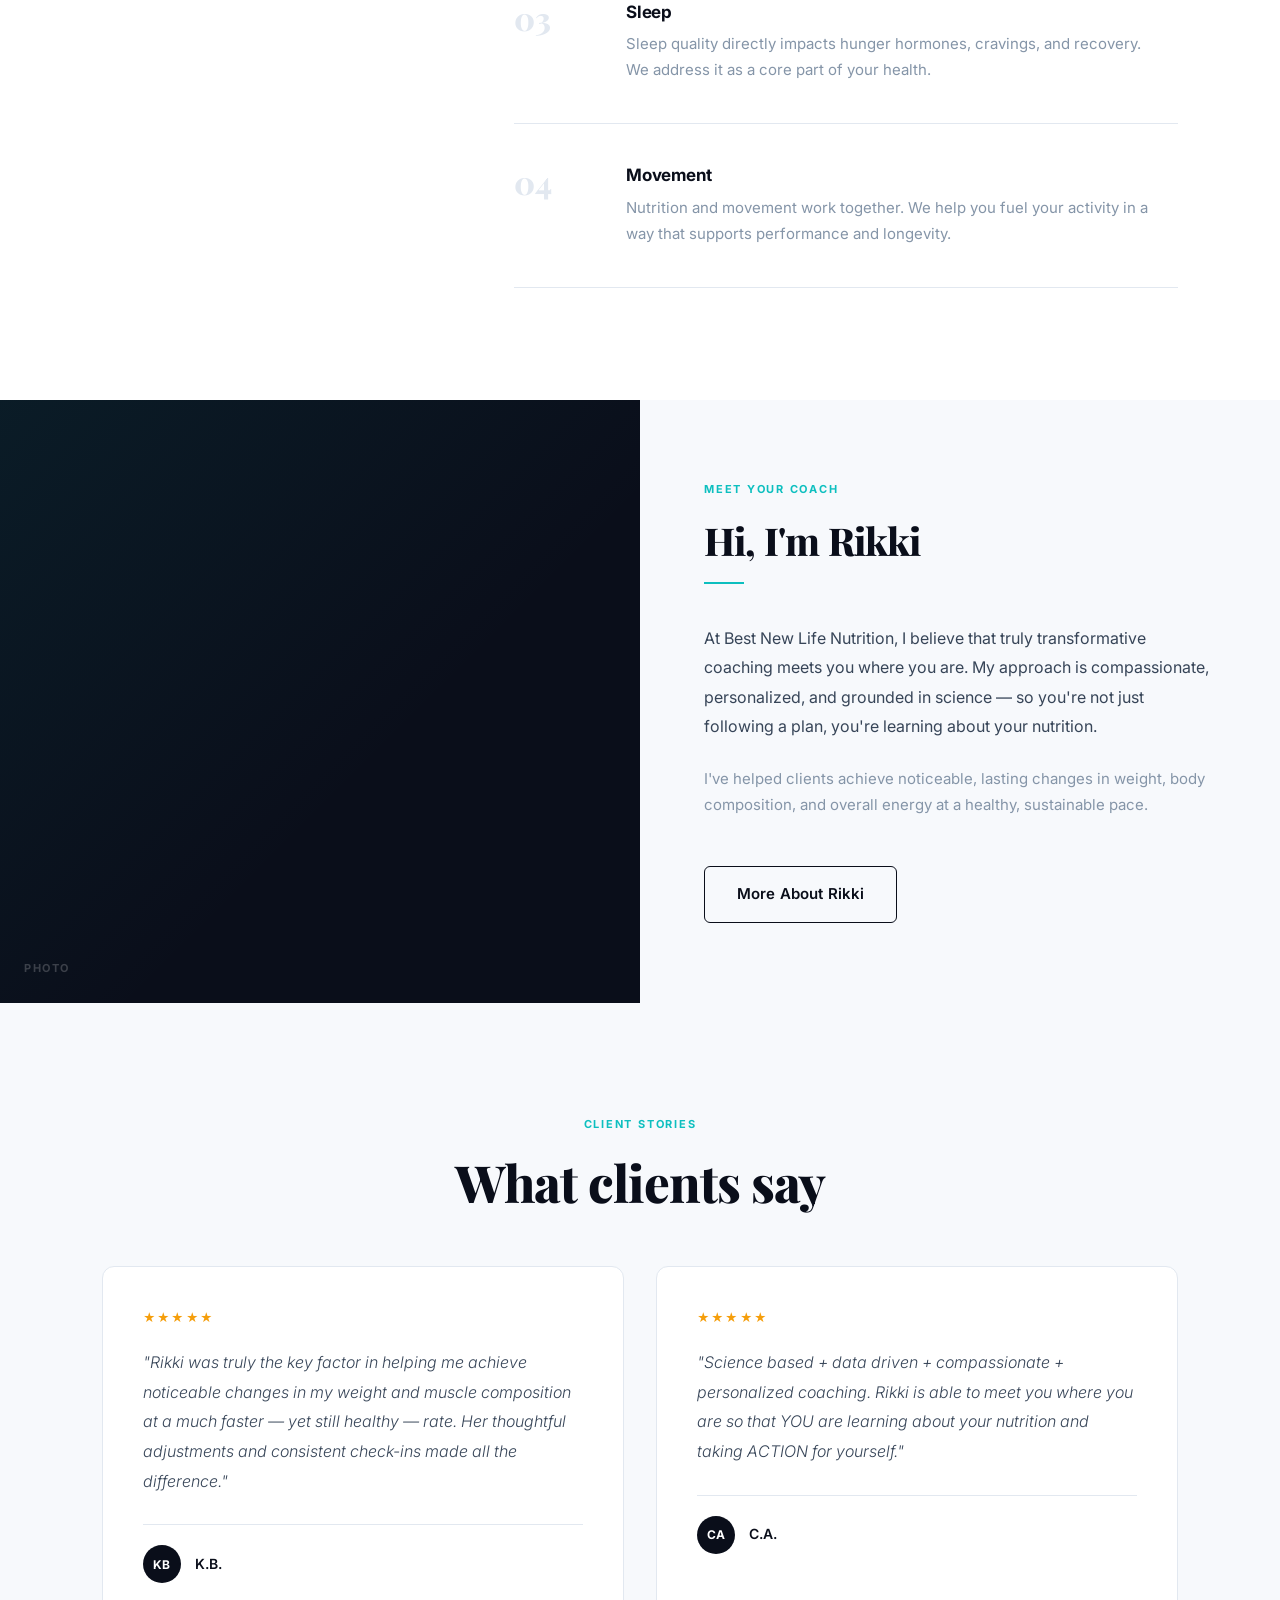
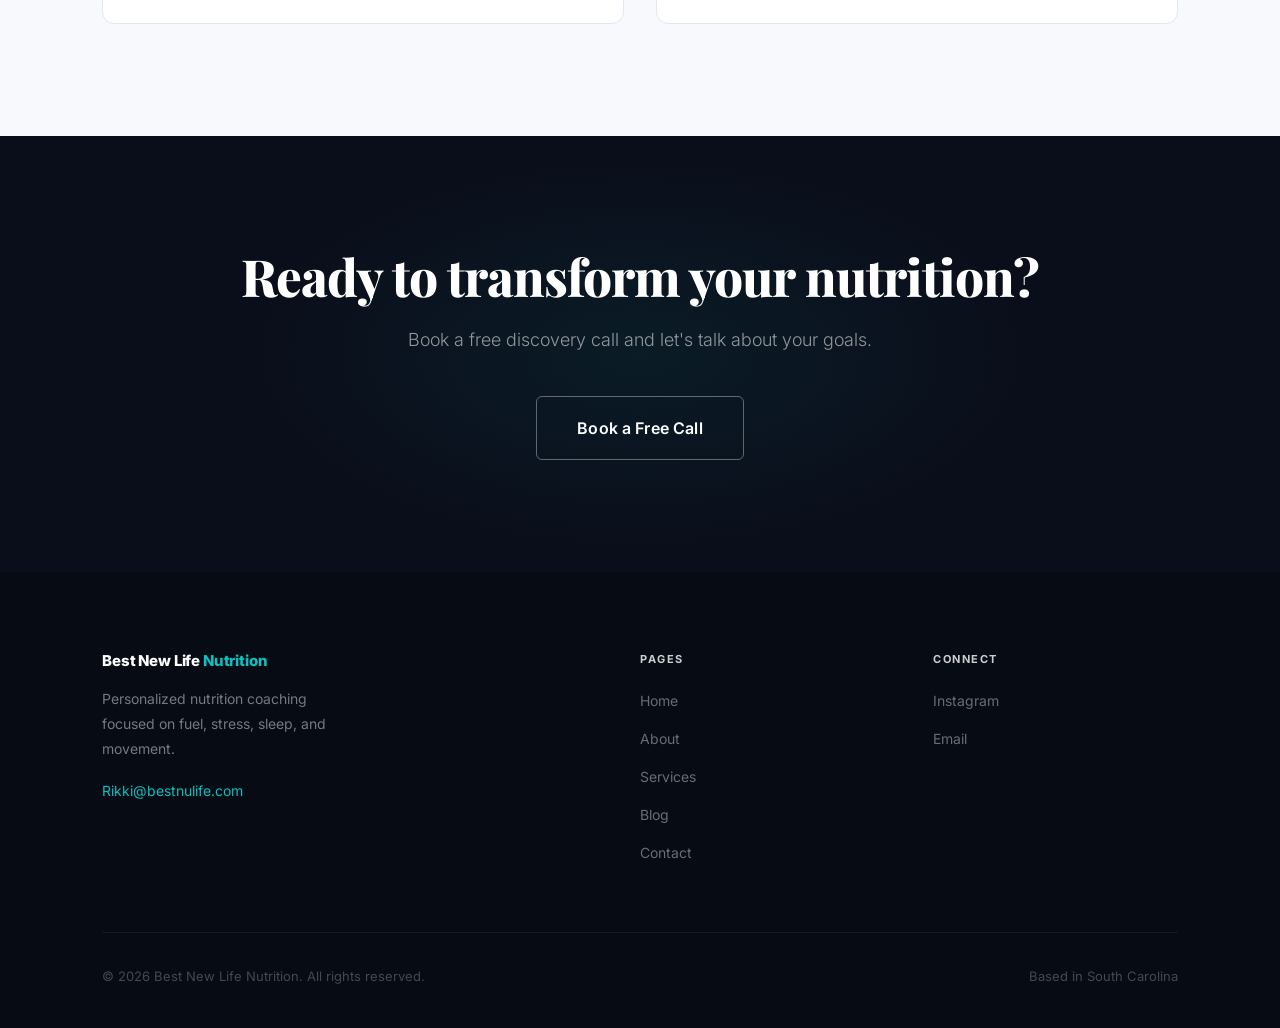
==== commit 4a657b6c: "Remove all emojis: replace with clean CSS placeholders Photo placeholders use dark backgrounds with " ====
--- a/index.html
+++ b/index.html
@@ -103,7 +103,7 @@
   <!-- ABOUT SPLIT -->
   <div class="split">
     <div class="split-image">
-      <div class="split-image-placeholder">👩‍⚕️</div>
+      <div class="split-image-placeholder"></div>
     </div>
     <div class="split-body">
       <span class="overline">Meet Your Coach</span>
--- a/css/style.css
+++ b/css/style.css
@@ -392,10 +392,23 @@
 }
 
 .split-image-placeholder {
-  font-size: 5rem;
-  opacity: 0.6;
   position: relative;
   z-index: 1;
+  width: 100%;
+  height: 100%;
+  min-height: 400px;
+}
+
+.split-image-placeholder::after {
+  content: 'Photo';
+  position: absolute;
+  bottom: 1.5rem;
+  left: 1.5rem;
+  font-size: 0.6875rem;
+  font-weight: 700;
+  letter-spacing: 0.14em;
+  text-transform: uppercase;
+  color: rgba(255,255,255,0.2);
 }
 
 .split-image::after {
@@ -599,12 +612,21 @@
   background: var(--ink);
   border-radius: var(--radius-lg);
   display: flex;
-  align-items: center;
-  justify-content: center;
-  font-size: 5rem;
+  align-items: flex-end;
+  justify-content: flex-start;
+  padding: 1.5rem;
   box-shadow: var(--shadow-xl);
   position: relative;
   overflow: hidden;
+}
+
+.about-img-placeholder::after {
+  content: 'Photo';
+  font-size: 0.6875rem;
+  font-weight: 700;
+  letter-spacing: 0.14em;
+  text-transform: uppercase;
+  color: rgba(255,255,255,0.2);
 }
 
 .about-img-placeholder::before {
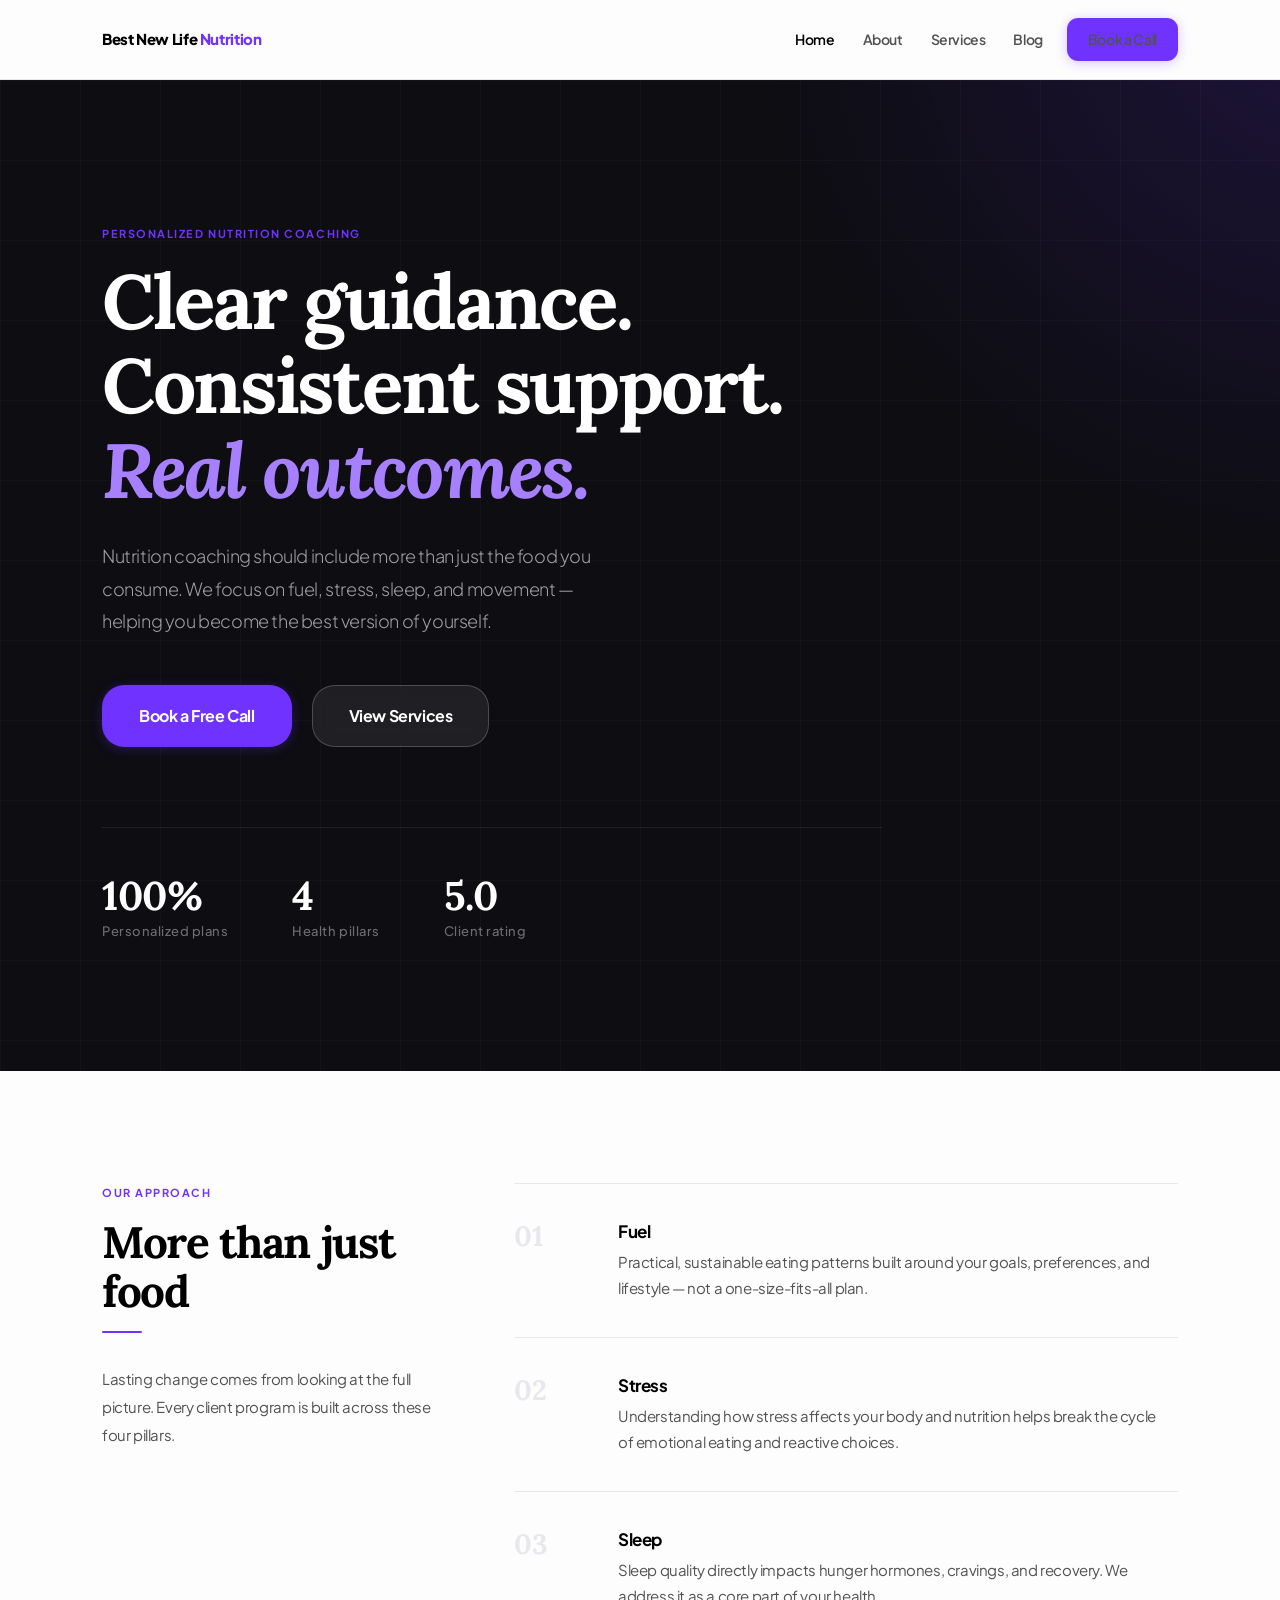
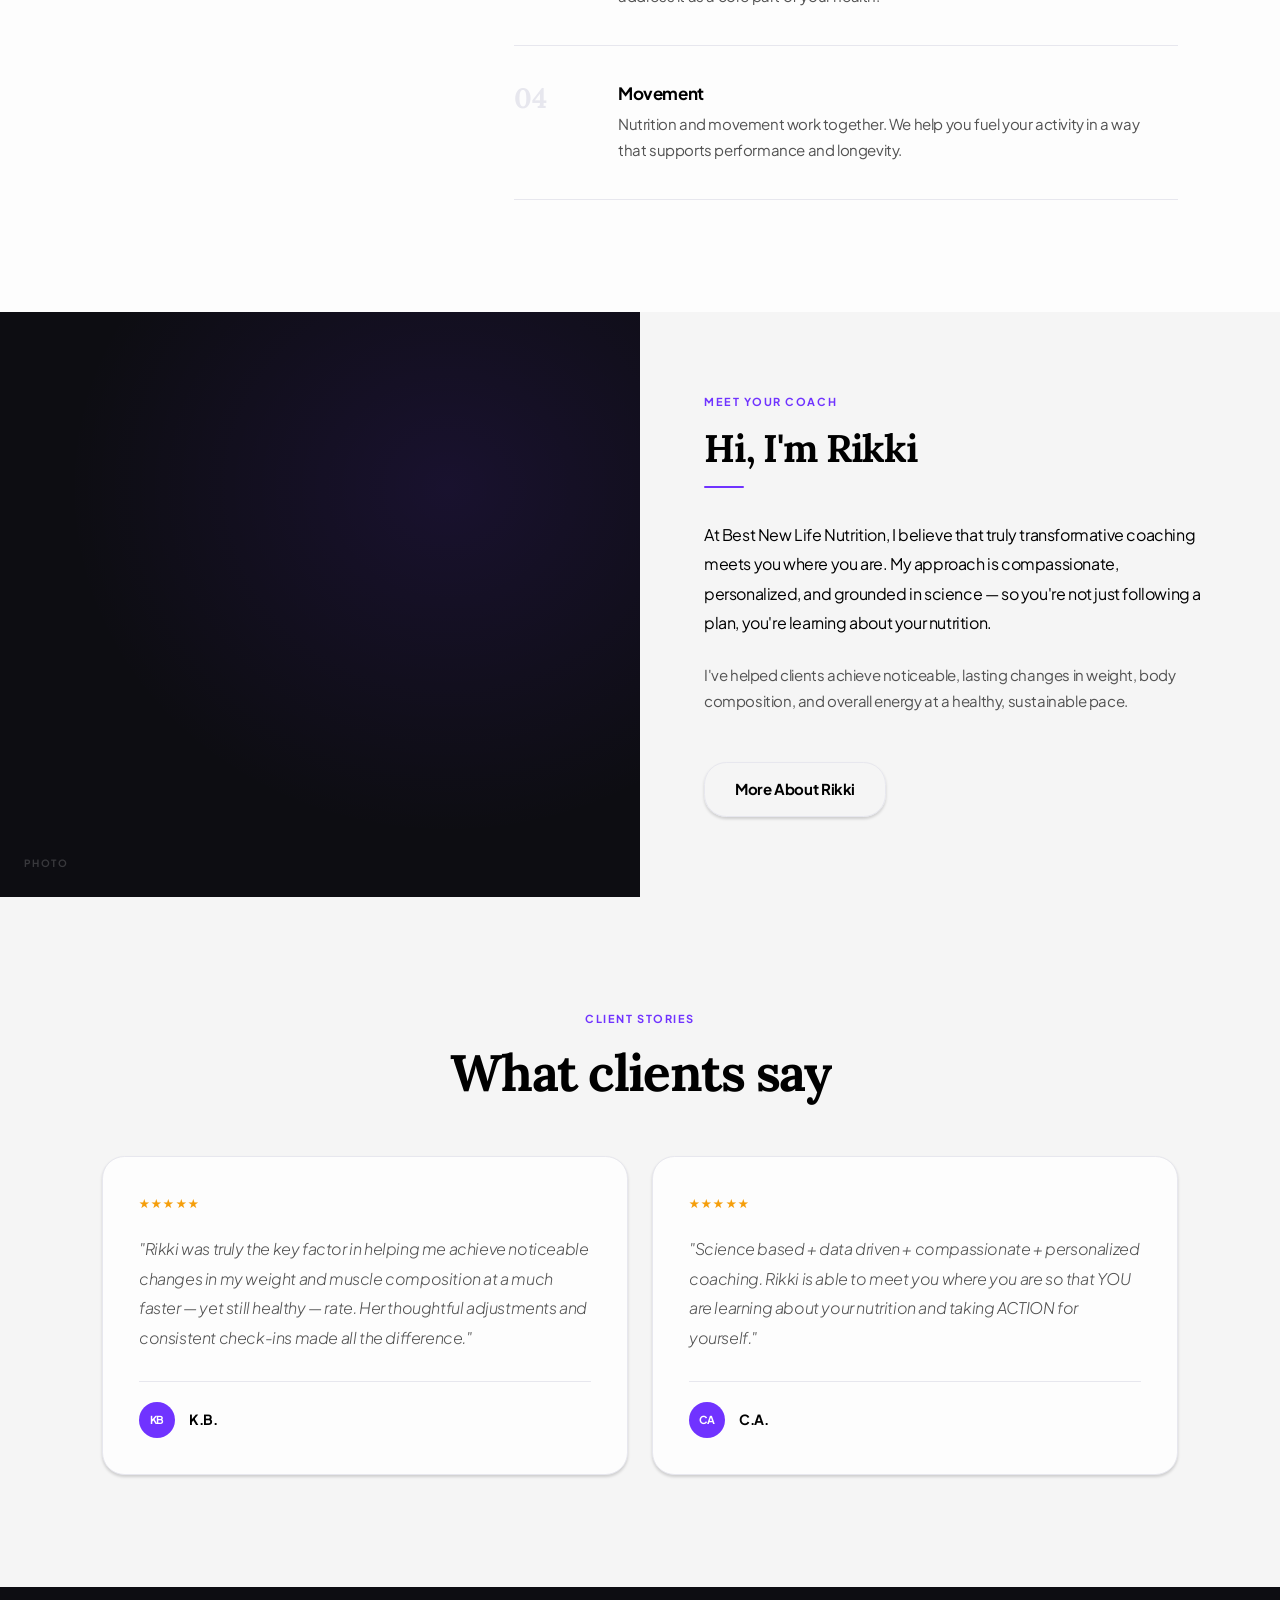
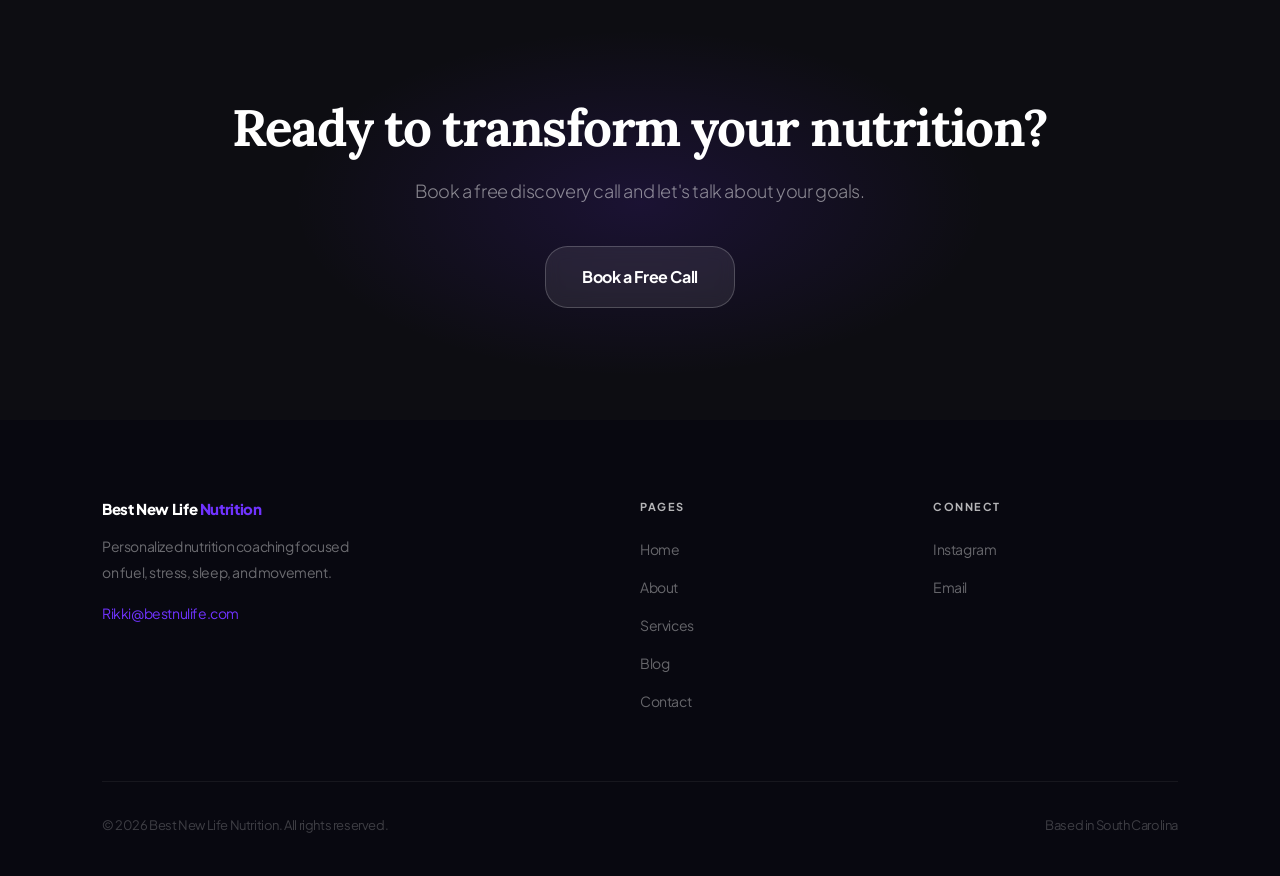
==== commit 7d877b46: "Apply new design theme: Plus Jakarta Sans, Lora, purple primary New token-based CSS system with #703" ====
--- a/index.html
+++ b/index.html
@@ -31,7 +31,7 @@
     <div class="hero-bg-glow"></div>
     <div class="container">
       <div class="hero-content">
-        <span class="overline" style="color:var(--teal);">Personalized Nutrition Coaching</span>
+        <span class="overline" style="color:var(--primary);">Personalized Nutrition Coaching</span>
         <h1>Clear guidance.<br>Consistent support.<br><em>Real outcomes.</em></h1>
         <p class="hero-subtitle">Nutrition coaching should include more than just the food you consume. We focus on fuel, stress, sleep, and movement — helping you become the best version of yourself.</p>
         <div class="hero-actions">
@@ -64,7 +64,7 @@
           <span class="overline">Our Approach</span>
           <h2 style="font-size:clamp(2rem,3.5vw,2.75rem);">More than just food</h2>
           <div class="divider"></div>
-          <p style="color:var(--text-muted);font-size:0.9375rem;line-height:1.85;">Lasting change comes from looking at the full picture. Every client program is built across these four pillars.</p>
+          <p style="color:var(--muted-foreground);font-size:0.9375rem;line-height:1.85;">Lasting change comes from looking at the full picture. Every client program is built across these four pillars.</p>
         </div>
         <div class="pillars">
           <div class="pillar-item">
@@ -104,19 +104,20 @@
   <div class="split">
     <div class="split-image">
       <div class="split-image-placeholder"></div>
+      <span class="split-image-label">Photo</span>
     </div>
     <div class="split-body">
       <span class="overline">Meet Your Coach</span>
       <h2 style="font-size:clamp(2rem,3vw,2.75rem);">Hi, I'm Rikki</h2>
       <div class="divider"></div>
       <p style="color:var(--text);line-height:1.85;">At Best New Life Nutrition, I believe that truly transformative coaching meets you where you are. My approach is compassionate, personalized, and grounded in science — so you're not just following a plan, you're learning about your nutrition.</p>
-      <p style="color:var(--text-muted);font-size:0.9375rem;margin-top:0.5rem;">I've helped clients achieve noticeable, lasting changes in weight, body composition, and overall energy at a healthy, sustainable pace.</p>
+      <p style="color:var(--muted-foreground);font-size:0.9375rem;margin-top:0.5rem;">I've helped clients achieve noticeable, lasting changes in weight, body composition, and overall energy at a healthy, sustainable pace.</p>
       <a href="about.html" class="btn btn-outline mt-2" style="align-self:flex-start;">More About Rikki</a>
     </div>
   </div>
 
   <!-- TESTIMONIALS -->
-  <section class="bg-off-white">
+  <section class="bg-muted">
     <div class="container">
       <span class="overline text-center" style="display:block;">Client Stories</span>
       <h2 class="text-center" style="margin-bottom:3.5rem;">What clients say</h2>
@@ -154,9 +155,9 @@
     <div class="container">
       <div class="footer-inner">
         <div class="footer-brand">
-          <div class="nav-logo">Best New Life<span style="color:var(--teal);"> Nutrition</span></div>
+          <div class="nav-logo">Best New Life<span style="color:var(--primary);"> Nutrition</span></div>
           <p>Personalized nutrition coaching focused on fuel, stress, sleep, and movement.</p>
-          <p style="margin-top:0.75rem;"><a href="mailto:Rikki@bestnulife.com" style="color:var(--teal);">Rikki@bestnulife.com</a></p>
+          <p style="margin-top:0.75rem;"><a href="mailto:Rikki@bestnulife.com" style="color:var(--primary);">Rikki@bestnulife.com</a></p>
         </div>
         <div>
           <h4>Pages</h4>
--- a/css/style.css
+++ b/css/style.css
@@ -1,89 +1,94 @@
 /* ============================================================
-   Best New Life Nutrition — Premium Design System
-   ============================================================ */
-
-@import url('https://fonts.googleapis.com/css2?family=Inter:ital,wght@0,300;0,400;0,500;0,600;0,700;1,300&family=Playfair+Display:wght@700;800&display=swap');
-
+   Best New Life Nutrition
+   ============================================================ */
+
+@import url('https://fonts.googleapis.com/css2?family=Lora:ital,wght@0,700;0,800;1,700&family=Plus+Jakarta+Sans:wght@300;400;500;600;700;800&display=swap');
+
+/* ---- Theme tokens ----------------------------------------- */
 :root {
-  --ink:           #0a0e1a;
-  --ink-soft:      #1e2d3d;
-  --blue:          #1455c0;
-  --blue-hover:    #0f44a8;
-  --teal:          #0dbfbf;
-  --white:         #ffffff;
-  --off-white:     #f7f9fc;
-  --surface:       #eef2f8;
-  --text:          #374558;
-  --text-muted:    #8595a8;
-  --border:        #e2e8f0;
-  --border-dark:   rgba(255,255,255,0.1);
-
-  --shadow-sm:  0 1px 4px rgba(10,14,26,0.06);
-  --shadow-md:  0 4px 20px rgba(10,14,26,0.08);
-  --shadow-lg:  0 12px 48px rgba(10,14,26,0.12);
-  --shadow-xl:  0 24px 80px rgba(10,14,26,0.16);
-
-  --radius:    12px;
-  --radius-lg: 20px;
-  --ease:      cubic-bezier(0.22, 1, 0.36, 1);
-}
-
-/* ============================================================
-   RESET
-   ============================================================ */
-*, *::before, *::after { box-sizing: border-box; margin: 0; padding: 0; }
-html { scroll-behavior: smooth; -webkit-font-smoothing: antialiased; }
-
+  --card:                   #fdfdfd;
+  --input:                  #ebebeb;
+  --muted:                  #f5f5f5;
+  --accent:                 #e2ebff;
+  --border:                 #e7e7ee;
+  --radius:                 1.4rem;
+  --primary:                #7033ff;
+  --primary-foreground:     #ffffff;
+  --secondary:              #edf0f4;
+  --background:             #fdfdfd;
+  --foreground:             #000000;
+  --muted-foreground:       #525252;
+  --accent-foreground:      #1e69dc;
+  --card-foreground:        #000000;
+  --destructive:            #e54b4f;
+  --shadow-offset-y:        2px;
+  --shadow-blur:            3px;
+  --shadow-spread:          0px;
+  --shadow-opacity:         0.16;
+  --letter-spacing:         -0.025em;
+
+  /* Derived */
+  --shadow:  0 var(--shadow-offset-y) var(--shadow-blur) var(--shadow-spread) hsl(0 0% 0% / var(--shadow-opacity));
+  --shadow-md: 0 4px 16px hsl(0 0% 0% / 0.10);
+  --shadow-lg: 0 12px 48px hsl(0 0% 0% / 0.12);
+  --ease: cubic-bezier(0.22, 1, 0.36, 1);
+
+  /* Hero dark surface */
+  --dark-bg:  #0d0d12;
+  --dark-mid: #16161e;
+}
+
+/* ---- Fonts ------------------------------------------------- */
 body {
-  font-family: 'Inter', system-ui, sans-serif;
+  font-family: 'Plus Jakarta Sans', system-ui, sans-serif;
   font-size: 1rem;
   line-height: 1.75;
-  color: var(--text);
-  background: var(--white);
-}
-
-img { max-width: 100%; display: block; }
-a { color: var(--blue); text-decoration: none; transition: color 0.2s; }
-a:hover { color: var(--teal); }
-
-/* ============================================================
-   TYPOGRAPHY
-   ============================================================ */
+  color: var(--foreground);
+  background: var(--background);
+  -webkit-font-smoothing: antialiased;
+  letter-spacing: var(--letter-spacing);
+}
+
 h1, h2 {
-  font-family: 'Playfair Display', Georgia, serif;
-  font-weight: 800;
-  color: var(--ink);
+  font-family: 'Lora', Georgia, serif;
+  font-weight: 700;
   line-height: 1.1;
-  letter-spacing: -0.02em;
+  letter-spacing: -0.03em;
+  color: var(--foreground);
 }
 
 h3, h4 {
-  font-family: 'Inter', sans-serif;
-  font-weight: 700;
-  color: var(--ink);
+  font-family: 'Plus Jakarta Sans', sans-serif;
+  font-weight: 700;
+  color: var(--foreground);
   line-height: 1.3;
 }
 
-h1 { font-size: clamp(3rem, 6vw, 5rem); }
+h1 { font-size: clamp(2.75rem, 6vw, 5rem); }
 h2 { font-size: clamp(2.25rem, 4vw, 3.5rem); }
-h3 { font-size: 1.125rem; letter-spacing: -0.01em; }
+h3 { font-size: 1.0625rem; }
 
 p { margin-bottom: 1rem; }
 p:last-child { margin-bottom: 0; }
 
+*, *::before, *::after { box-sizing: border-box; margin: 0; padding: 0; }
+html { scroll-behavior: smooth; }
+img { max-width: 100%; display: block; }
+a { color: var(--primary); text-decoration: none; transition: opacity 0.2s; }
+a:hover { opacity: 0.75; }
+
+/* ---- Overline label --------------------------------------- */
 .overline {
+  display: block;
   font-size: 0.6875rem;
   font-weight: 700;
-  letter-spacing: 0.16em;
+  letter-spacing: 0.14em;
   text-transform: uppercase;
-  color: var(--teal);
-  margin-bottom: 1.25rem;
-  display: block;
-}
-
-/* ============================================================
-   LAYOUT
-   ============================================================ */
+  color: var(--primary);
+  margin-bottom: 1rem;
+}
+
+/* ---- Layout ----------------------------------------------- */
 .container {
   max-width: 1140px;
   margin: 0 auto;
@@ -92,8 +97,18 @@
 
 section { padding: 7rem 0; }
 
-.grid-2 { display: grid; grid-template-columns: repeat(2,1fr); gap: 2rem; }
-.grid-3 { display: grid; grid-template-columns: repeat(3,1fr); gap: 2rem; }
+.grid-2 { display: grid; grid-template-columns: repeat(2,1fr); gap: 1.5rem; }
+.grid-3 { display: grid; grid-template-columns: repeat(3,1fr); gap: 1.5rem; }
+
+/* ---- Divider ---------------------------------------------- */
+.divider {
+  width: 40px;
+  height: 2px;
+  background: var(--primary);
+  margin: 1rem 0 2rem;
+  border-radius: 2px;
+}
+.divider.center { margin: 1rem auto 2rem; }
 
 /* ============================================================
    BUTTONS
@@ -101,13 +116,14 @@
 .btn {
   display: inline-flex;
   align-items: center;
+  justify-content: center;
   gap: 0.5rem;
-  padding: 0.875rem 2rem;
-  font-family: 'Inter', sans-serif;
+  padding: 0.8125rem 1.875rem;
+  font-family: 'Plus Jakarta Sans', sans-serif;
   font-size: 0.9375rem;
-  font-weight: 600;
-  letter-spacing: 0.01em;
-  border-radius: 6px;
+  font-weight: 700;
+  letter-spacing: var(--letter-spacing);
+  border-radius: var(--radius);
   border: 1.5px solid transparent;
   cursor: pointer;
   transition: all 0.22s var(--ease);
@@ -115,38 +131,45 @@
 }
 
 .btn-primary {
-  background: var(--ink);
-  color: var(--white);
+  background: var(--primary);
+  color: var(--primary-foreground);
+  box-shadow: 0 2px 12px hsl(258 100% 60% / 0.28);
 }
 .btn-primary:hover {
-  background: var(--blue);
-  color: var(--white);
+  opacity: 1;
+  background: #5e22e6;
   transform: translateY(-1px);
-  box-shadow: 0 6px 24px rgba(20,85,192,0.3);
+  box-shadow: 0 6px 24px hsl(258 100% 60% / 0.38);
+  color: var(--primary-foreground);
 }
 
 .btn-ghost {
-  background: transparent;
-  border-color: rgba(255,255,255,0.35);
-  color: var(--white);
+  background: rgba(255,255,255,0.08);
+  border-color: rgba(255,255,255,0.2);
+  color: #ffffff;
+  backdrop-filter: blur(8px);
 }
 .btn-ghost:hover {
-  border-color: rgba(255,255,255,0.7);
-  background: rgba(255,255,255,0.08);
-  color: var(--white);
+  background: rgba(255,255,255,0.14);
+  border-color: rgba(255,255,255,0.4);
+  color: #ffffff;
+  opacity: 1;
 }
 
 .btn-outline {
   background: transparent;
-  border-color: var(--ink);
-  color: var(--ink);
+  border-color: var(--border);
+  color: var(--foreground);
+  box-shadow: var(--shadow);
 }
 .btn-outline:hover {
-  background: var(--ink);
-  color: var(--white);
-}
-
-.btn-lg { padding: 1.0625rem 2.5rem; font-size: 1rem; }
+  background: var(--secondary);
+  border-color: var(--border);
+  color: var(--foreground);
+  opacity: 1;
+}
+
+.btn-lg { padding: 1rem 2.25rem; font-size: 1rem; }
 
 /* ============================================================
    NAVIGATION
@@ -155,7 +178,7 @@
   position: sticky;
   top: 0;
   z-index: 200;
-  background: rgba(255,255,255,0.94);
+  background: rgba(253,253,253,0.92);
   backdrop-filter: blur(20px);
   -webkit-backdrop-filter: blur(20px);
   border-bottom: 1px solid var(--border);
@@ -165,38 +188,42 @@
   display: flex;
   align-items: center;
   justify-content: space-between;
-  padding: 1.25rem 2rem;
+  padding: 1.125rem 2rem;
   max-width: 1140px;
   margin: 0 auto;
 }
 
 .nav-logo {
-  font-family: 'Inter', sans-serif;
+  font-family: 'Plus Jakarta Sans', sans-serif;
   font-weight: 800;
   font-size: 0.9375rem;
-  color: var(--ink);
-  letter-spacing: -0.01em;
+  color: var(--foreground);
+  letter-spacing: var(--letter-spacing);
   line-height: 1.2;
 }
-.nav-logo span { color: var(--teal); }
+.nav-logo span { color: var(--primary); }
 
 .nav-links {
   display: flex;
   align-items: center;
-  gap: 0.5rem;
+  gap: 0.25rem;
   list-style: none;
 }
 
 .nav-links a {
   font-size: 0.875rem;
-  font-weight: 500;
-  color: var(--text);
+  font-weight: 600;
+  color: var(--muted-foreground);
   padding: 0.4rem 0.75rem;
-  border-radius: 6px;
+  border-radius: calc(var(--radius) * 0.5);
   transition: all 0.18s;
 }
-.nav-links a:hover { color: var(--ink); background: var(--surface); }
-.nav-links a.active { color: var(--ink); font-weight: 600; }
+.nav-links a:hover {
+  color: var(--foreground);
+  background: var(--muted);
+  opacity: 1;
+}
+.nav-links a.active { color: var(--foreground); }
 
 .nav-links .btn {
   padding: 0.5rem 1.25rem;
@@ -217,7 +244,7 @@
   display: block;
   width: 22px;
   height: 2px;
-  background: var(--ink);
+  background: var(--foreground);
   border-radius: 2px;
   transition: all 0.2s;
 }
@@ -226,8 +253,8 @@
    HERO
    ============================================================ */
 .hero {
-  background: var(--ink);
-  color: var(--white);
+  background: var(--dark-bg);
+  color: #ffffff;
   padding: 9rem 0 8rem;
   position: relative;
   overflow: hidden;
@@ -237,8 +264,8 @@
   position: absolute;
   inset: 0;
   background-image:
-    linear-gradient(rgba(255,255,255,0.03) 1px, transparent 1px),
-    linear-gradient(90deg, rgba(255,255,255,0.03) 1px, transparent 1px);
+    linear-gradient(rgba(255,255,255,0.025) 1px, transparent 1px),
+    linear-gradient(90deg, rgba(255,255,255,0.025) 1px, transparent 1px);
   background-size: 80px 80px;
   pointer-events: none;
 }
@@ -249,7 +276,7 @@
   right: -5%;
   width: 50vw;
   height: 70vh;
-  background: radial-gradient(ellipse at top right, rgba(13,191,191,0.12) 0%, transparent 65%);
+  background: radial-gradient(ellipse at top right, hsla(258,100%,60%,0.18) 0%, transparent 65%);
   pointer-events: none;
 }
 
@@ -259,31 +286,28 @@
   z-index: 1;
 }
 
+.hero .overline { color: hsl(258 100% 75%); }
+
 .hero h1 {
-  color: var(--white);
+  color: #ffffff;
   margin-bottom: 1.75rem;
 }
 
 .hero h1 em {
   font-style: italic;
-  color: var(--teal);
+  color: hsl(258 100% 75%);
 }
 
 .hero-subtitle {
-  font-size: 1.1875rem;
+  font-size: 1.125rem;
   font-weight: 300;
-  color: rgba(255,255,255,0.65);
+  color: rgba(255,255,255,0.6);
   max-width: 520px;
   line-height: 1.8;
   margin-bottom: 3rem;
 }
 
-.hero-actions {
-  display: flex;
-  align-items: center;
-  gap: 1.25rem;
-  flex-wrap: wrap;
-}
+.hero-actions { display: flex; align-items: center; gap: 1.25rem; flex-wrap: wrap; }
 
 .hero-divider {
   margin-top: 5rem;
@@ -294,10 +318,10 @@
 }
 
 .stat-value {
-  font-family: 'Playfair Display', serif;
+  font-family: 'Lora', serif;
   font-size: 2.5rem;
-  font-weight: 800;
-  color: var(--white);
+  font-weight: 700;
+  color: #ffffff;
   line-height: 1;
   margin-bottom: 0.25rem;
 }
@@ -305,65 +329,50 @@
 .stat-label {
   font-size: 0.8125rem;
   font-weight: 500;
-  color: rgba(255,255,255,0.45);
+  color: rgba(255,255,255,0.4);
   letter-spacing: 0.04em;
 }
 
 /* ============================================================
-   PILLARS / APPROACH
-   ============================================================ */
-.pillars {
-  counter-reset: pillar;
-}
-
+   PILLARS
+   ============================================================ */
 .pillar-item {
   display: grid;
-  grid-template-columns: 80px 1fr;
+  grid-template-columns: 72px 1fr;
   gap: 2rem;
-  padding: 2.5rem 0;
+  padding: 2.25rem 0;
   border-bottom: 1px solid var(--border);
   align-items: start;
   transition: all 0.25s;
 }
-
 .pillar-item:first-child { border-top: 1px solid var(--border); }
 
 .pillar-num {
-  font-family: 'Playfair Display', serif;
-  font-size: 2rem;
-  font-weight: 800;
+  font-family: 'Lora', serif;
+  font-size: 1.75rem;
+  font-weight: 700;
   color: var(--border);
   line-height: 1;
   padding-top: 0.1rem;
   transition: color 0.25s;
 }
-
-.pillar-item:hover .pillar-num { color: var(--teal); }
-.pillar-item:hover h3 { color: var(--blue); }
-
-.pillar-body h3 {
-  margin-bottom: 0.5rem;
-  font-size: 1.0625rem;
-  transition: color 0.25s;
-}
-
-.pillar-body p {
-  font-size: 0.9375rem;
-  color: var(--text-muted);
-  max-width: 540px;
-}
+.pillar-item:hover .pillar-num { color: var(--primary); }
+.pillar-item:hover h3 { color: var(--primary); }
+
+.pillar-body h3 { margin-bottom: 0.4rem; transition: color 0.25s; }
+.pillar-body p  { font-size: 0.9375rem; color: var(--muted-foreground); max-width: 540px; }
 
 /* ============================================================
    CARDS
    ============================================================ */
 .card {
-  background: var(--white);
+  background: var(--card);
   border-radius: var(--radius);
   border: 1px solid var(--border);
-  padding: 2.25rem;
+  padding: 2rem;
+  box-shadow: var(--shadow);
   transition: all 0.3s var(--ease);
 }
-
 .card:hover {
   border-color: transparent;
   box-shadow: var(--shadow-lg);
@@ -371,51 +380,45 @@
 }
 
 /* ============================================================
-   SPLIT SECTION (About snippet)
+   SPLIT SECTION
    ============================================================ */
 .split {
   display: grid;
   grid-template-columns: 1fr 1fr;
-  gap: 0;
-  min-height: 560px;
+  min-height: 540px;
 }
 
 .split-image {
-  background: var(--ink);
+  background: var(--dark-bg);
   position: relative;
   overflow: hidden;
-  border-radius: 0;
-  display: flex;
-  align-items: center;
-  justify-content: center;
-  min-height: 480px;
-}
-
-.split-image-placeholder {
-  position: relative;
-  z-index: 1;
-  width: 100%;
-  height: 100%;
-  min-height: 400px;
-}
-
-.split-image-placeholder::after {
-  content: 'Photo';
-  position: absolute;
-  bottom: 1.5rem;
-  left: 1.5rem;
-  font-size: 0.6875rem;
-  font-weight: 700;
-  letter-spacing: 0.14em;
-  text-transform: uppercase;
-  color: rgba(255,255,255,0.2);
-}
-
-.split-image::after {
+  display: flex;
+  align-items: flex-end;
+  padding: 1.5rem;
+}
+
+.split-image::before {
   content: '';
   position: absolute;
   inset: 0;
-  background: linear-gradient(135deg, rgba(13,191,191,0.08) 0%, transparent 60%);
+  background: radial-gradient(ellipse at 70% 30%, hsla(258,100%,60%,0.12) 0%, transparent 60%);
+}
+
+.split-image-placeholder {
+  width: 100%;
+  height: 100%;
+  position: absolute;
+  inset: 0;
+}
+
+.split-image-label {
+  position: relative;
+  z-index: 1;
+  font-size: 0.625rem;
+  font-weight: 700;
+  letter-spacing: 0.18em;
+  text-transform: uppercase;
+  color: rgba(255,255,255,0.18);
 }
 
 .split-body {
@@ -423,20 +426,20 @@
   display: flex;
   flex-direction: column;
   justify-content: center;
-  background: var(--off-white);
+  background: var(--muted);
 }
 
 /* ============================================================
    TESTIMONIALS
    ============================================================ */
 .testimonial {
-  background: var(--white);
+  background: var(--card);
   border: 1px solid var(--border);
   border-radius: var(--radius);
-  padding: 2.5rem;
+  padding: 2.25rem;
+  box-shadow: var(--shadow);
   transition: all 0.3s var(--ease);
 }
-
 .testimonial:hover {
   box-shadow: var(--shadow-lg);
   border-color: transparent;
@@ -452,10 +455,10 @@
 
 .testimonial blockquote {
   font-size: 1rem;
+  font-weight: 300;
   line-height: 1.85;
-  color: var(--text);
+  color: var(--muted-foreground);
   font-style: italic;
-  font-weight: 300;
   margin-bottom: 1.75rem;
 }
 
@@ -468,33 +471,32 @@
 }
 
 .testimonial-avatar {
-  width: 38px;
-  height: 38px;
+  width: 36px;
+  height: 36px;
   border-radius: 50%;
-  background: var(--ink);
-  color: var(--white);
+  background: var(--primary);
+  color: #ffffff;
   display: flex;
   align-items: center;
   justify-content: center;
-  font-size: 0.75rem;
+  font-size: 0.6875rem;
   font-weight: 700;
   flex-shrink: 0;
-  letter-spacing: 0.02em;
 }
 
 .testimonial cite {
-  font-weight: 600;
+  font-weight: 700;
   font-style: normal;
   font-size: 0.875rem;
-  color: var(--ink);
+  color: var(--foreground);
 }
 
 /* ============================================================
    CTA BAND
    ============================================================ */
 .cta-band {
-  background: var(--ink);
-  color: var(--white);
+  background: var(--dark-bg);
+  color: #ffffff;
   padding: 7rem 0;
   text-align: center;
   position: relative;
@@ -507,18 +509,18 @@
   top: 50%;
   left: 50%;
   transform: translate(-50%, -50%);
-  width: 800px;
-  height: 400px;
-  background: radial-gradient(ellipse, rgba(13,191,191,0.08) 0%, transparent 70%);
+  width: 700px;
+  height: 350px;
+  background: radial-gradient(ellipse, hsla(258,100%,60%,0.14) 0%, transparent 70%);
   pointer-events: none;
 }
 
-.cta-band h2 { color: var(--white); margin-bottom: 1.25rem; position: relative; z-index: 1; }
+.cta-band h2 { color: #ffffff; margin-bottom: 1.25rem; position: relative; z-index: 1; }
 .cta-band p {
-  color: rgba(255,255,255,0.55);
+  color: rgba(255,255,255,0.5);
   font-weight: 300;
   font-size: 1.125rem;
-  max-width: 480px;
+  max-width: 460px;
   margin: 0 auto 2.5rem;
   position: relative;
   z-index: 1;
@@ -528,14 +530,14 @@
    PAGE HERO
    ============================================================ */
 .page-hero {
-  background: var(--ink);
-  color: var(--white);
+  background: var(--dark-bg);
+  color: #ffffff;
   padding: 6rem 0 5rem;
   position: relative;
   overflow: hidden;
 }
 
-.page-hero::after {
+.page-hero::before {
   content: '';
   position: absolute;
   inset: 0;
@@ -546,15 +548,24 @@
   pointer-events: none;
 }
 
-.page-hero h1 { color: var(--white); margin-bottom: 1rem; position: relative; z-index: 1; font-size: clamp(2.25rem, 4vw, 3.5rem); }
-.page-hero p  { color: rgba(255,255,255,0.55); font-size: 1.125rem; font-weight: 300; max-width: 520px; position: relative; z-index: 1; }
+.page-hero::after {
+  content: '';
+  position: absolute;
+  top: 0; right: 0;
+  width: 40vw; height: 100%;
+  background: radial-gradient(ellipse at top right, hsla(258,100%,60%,0.14) 0%, transparent 65%);
+  pointer-events: none;
+}
+
+.page-hero h1 { color: #ffffff; margin-bottom: 1rem; position: relative; z-index: 1; font-size: clamp(2.25rem, 4vw, 3.5rem); }
+.page-hero p  { color: rgba(255,255,255,0.5); font-size: 1.125rem; font-weight: 300; max-width: 520px; position: relative; z-index: 1; }
 
 /* ============================================================
    FOOTER
    ============================================================ */
 footer {
-  background: #060b14;
-  color: rgba(255,255,255,0.45);
+  background: #080810;
+  color: rgba(255,255,255,0.4);
   padding: 5rem 0 2.5rem;
 }
 
@@ -565,12 +576,13 @@
   margin-bottom: 3.5rem;
 }
 
-.footer-brand .nav-logo { color: var(--white); margin-bottom: 1rem; }
+.footer-brand .nav-logo { color: #ffffff; margin-bottom: 1rem; }
+.footer-brand .nav-logo span { color: hsl(258 100% 75%); }
 .footer-brand p { font-size: 0.875rem; line-height: 1.8; max-width: 260px; }
 
 footer h4 {
-  font-family: 'Inter', sans-serif;
-  color: rgba(255,255,255,0.8);
+  font-family: 'Plus Jakarta Sans', sans-serif;
+  color: rgba(255,255,255,0.7);
   font-size: 0.6875rem;
   font-weight: 700;
   text-transform: uppercase;
@@ -580,12 +592,8 @@
 
 .footer-links { list-style: none; }
 .footer-links li { margin-bottom: 0.625rem; }
-.footer-links a {
-  color: rgba(255,255,255,0.4);
-  font-size: 0.875rem;
-  transition: color 0.2s;
-}
-.footer-links a:hover { color: var(--white); }
+.footer-links a { color: rgba(255,255,255,0.38); font-size: 0.875rem; transition: color 0.2s; }
+.footer-links a:hover { color: #ffffff; opacity: 1; }
 
 .footer-bottom {
   border-top: 1px solid rgba(255,255,255,0.06);
@@ -594,7 +602,7 @@
   display: flex;
   justify-content: space-between;
   align-items: center;
-  color: rgba(255,255,255,0.25);
+  color: rgba(255,255,255,0.22);
 }
 
 /* ============================================================
@@ -609,58 +617,51 @@
 
 .about-img-placeholder {
   height: 520px;
-  background: var(--ink);
-  border-radius: var(--radius-lg);
+  background: var(--dark-bg);
+  border-radius: var(--radius);
   display: flex;
   align-items: flex-end;
-  justify-content: flex-start;
   padding: 1.5rem;
-  box-shadow: var(--shadow-xl);
+  box-shadow: var(--shadow-lg);
   position: relative;
   overflow: hidden;
-}
-
-.about-img-placeholder::after {
-  content: 'Photo';
-  font-size: 0.6875rem;
-  font-weight: 700;
-  letter-spacing: 0.14em;
-  text-transform: uppercase;
-  color: rgba(255,255,255,0.2);
 }
 
 .about-img-placeholder::before {
   content: '';
   position: absolute;
   inset: 0;
-  background-image:
-    linear-gradient(rgba(255,255,255,0.03) 1px, transparent 1px),
-    linear-gradient(90deg, rgba(255,255,255,0.03) 1px, transparent 1px);
-  background-size: 60px 60px;
-}
-
-.credentials-list {
-  list-style: none;
-  margin-top: 2rem;
-}
-
+  background: radial-gradient(ellipse at 70% 20%, hsla(258,100%,60%,0.12) 0%, transparent 60%);
+}
+
+.about-img-placeholder::after {
+  content: 'Photo';
+  font-size: 0.625rem;
+  font-weight: 700;
+  letter-spacing: 0.18em;
+  text-transform: uppercase;
+  color: rgba(255,255,255,0.18);
+  position: relative;
+  z-index: 1;
+}
+
+.credentials-list { list-style: none; margin-top: 2rem; }
 .credentials-list li {
   display: flex;
   align-items: center;
   gap: 1rem;
   padding: 0.875rem 0;
   font-size: 0.9375rem;
-  color: var(--text);
+  color: var(--muted-foreground);
   border-bottom: 1px solid var(--border);
 }
 .credentials-list li:last-child { border-bottom: none; }
-
 .credentials-list li::before {
   content: '';
   width: 6px;
   height: 6px;
   border-radius: 50%;
-  background: var(--teal);
+  background: var(--primary);
   flex-shrink: 0;
 }
 
@@ -670,106 +671,90 @@
 .service-card { position: relative; }
 
 .service-card.featured {
-  background: var(--ink);
+  background: var(--dark-bg);
   border-color: transparent;
-  box-shadow: var(--shadow-xl);
-}
-
-.service-card.featured h3,
-.service-card.featured .price { color: var(--white); }
+  box-shadow: var(--shadow-lg);
+}
+.service-card.featured h3 { color: #ffffff; }
+.service-card.featured .price { color: #ffffff; }
 .service-card.featured p { color: rgba(255,255,255,0.5); }
-.service-card.featured .feature-list li { color: rgba(255,255,255,0.7); border-color: rgba(255,255,255,0.07); }
+.service-card.featured .feature-list li { color: rgba(255,255,255,0.65); border-color: rgba(255,255,255,0.07); }
 
 .price {
-  font-family: 'Playfair Display', serif;
+  font-family: 'Lora', serif;
   font-size: 1.75rem;
-  font-weight: 800;
-  color: var(--ink);
+  font-weight: 700;
+  color: var(--foreground);
   margin: 1rem 0;
-  letter-spacing: -0.02em;
-}
-.price span { font-family: 'Inter', sans-serif; font-size: 0.875rem; font-weight: 400; color: var(--text-muted); }
-
-.feature-list {
-  list-style: none;
-  margin: 1.5rem 0 2rem;
-}
-
+  letter-spacing: -0.03em;
+}
+.price span { font-family: 'Plus Jakarta Sans', sans-serif; font-size: 0.875rem; font-weight: 400; color: var(--muted-foreground); }
+
+.feature-list { list-style: none; margin: 1.5rem 0 2rem; }
 .feature-list li {
   display: flex;
   align-items: center;
   gap: 0.875rem;
   padding: 0.625rem 0;
   font-size: 0.9375rem;
-  color: var(--text);
+  color: var(--muted-foreground);
   border-bottom: 1px solid var(--border);
 }
 .feature-list li:last-child { border-bottom: none; }
-
 .feature-list li::before {
   content: '';
   width: 6px;
   height: 6px;
   border-radius: 50%;
-  background: var(--teal);
+  background: var(--primary);
   flex-shrink: 0;
 }
 
 .badge {
   display: inline-block;
-  background: var(--teal);
-  color: var(--ink);
+  background: var(--accent);
+  color: var(--accent-foreground);
   font-size: 0.6875rem;
   font-weight: 700;
   text-transform: uppercase;
   letter-spacing: 0.1em;
   padding: 0.3rem 0.75rem;
-  border-radius: 4px;
+  border-radius: calc(var(--radius) * 0.4);
   margin-bottom: 0.875rem;
 }
 
 /* ============================================================
    BLOG
    ============================================================ */
-.blog-card {
-  display: flex;
-  flex-direction: column;
-  padding: 0;
+.blog-card { display: flex; flex-direction: column; padding: 0; overflow: hidden; }
+
+.blog-card-img-placeholder {
+  height: 200px;
+  background: var(--dark-mid);
+  position: relative;
   overflow: hidden;
 }
-
-.blog-card-img-placeholder {
-  height: 220px;
-  background: var(--ink);
-  display: flex;
-  align-items: center;
-  justify-content: center;
-  font-size: 2.5rem;
-  opacity: 0.85;
-  transition: opacity 0.3s;
-}
-
-.blog-card:hover .blog-card-img-placeholder { opacity: 1; }
-
-.blog-card-body {
-  padding: 1.75rem;
-  flex: 1;
-  display: flex;
-  flex-direction: column;
-}
+.blog-card-img-placeholder::before {
+  content: '';
+  position: absolute;
+  inset: 0;
+  background: radial-gradient(ellipse at 70% 30%, hsla(258,100%,60%,0.12) 0%, transparent 60%);
+}
+
+.blog-card-body { padding: 1.75rem; flex: 1; display: flex; flex-direction: column; }
 
 .blog-tag {
   display: inline-block;
-  color: var(--teal);
   font-size: 0.6875rem;
   font-weight: 700;
   text-transform: uppercase;
   letter-spacing: 0.12em;
+  color: var(--primary);
   margin-bottom: 0.75rem;
 }
 
 .blog-card h3 { font-size: 1rem; margin-bottom: 0.625rem; line-height: 1.45; }
-.blog-card p  { color: var(--text-muted); font-size: 0.9rem; flex: 1; }
+.blog-card p  { color: var(--muted-foreground); font-size: 0.9rem; flex: 1; }
 
 .read-more {
   display: inline-flex;
@@ -777,12 +762,12 @@
   gap: 0.375rem;
   margin-top: 1.25rem;
   font-size: 0.875rem;
-  font-weight: 600;
-  color: var(--ink);
+  font-weight: 700;
+  color: var(--primary);
   transition: all 0.2s;
 }
 .read-more::after { content: '→'; display: inline-block; transition: transform 0.2s; }
-.read-more:hover { color: var(--teal); }
+.read-more:hover { opacity: 1; color: var(--primary); }
 .read-more:hover::after { transform: translateX(4px); }
 
 /* ============================================================
@@ -790,15 +775,15 @@
    ============================================================ */
 .contact-form { max-width: 600px; }
 
-.form-group { margin-bottom: 1.5rem; }
+.form-group { margin-bottom: 1.375rem; }
 
 .form-group label {
   display: block;
   font-size: 0.875rem;
-  font-weight: 600;
-  color: var(--ink);
+  font-weight: 700;
+  color: var(--foreground);
   margin-bottom: 0.5rem;
-  letter-spacing: 0.01em;
+  letter-spacing: var(--letter-spacing);
 }
 
 .form-group input,
@@ -807,23 +792,22 @@
   width: 100%;
   padding: 0.875rem 1rem;
   border: 1.5px solid var(--border);
-  border-radius: var(--radius);
+  border-radius: calc(var(--radius) * 0.6);
   font-size: 0.9375rem;
-  font-family: 'Inter', sans-serif;
-  color: var(--ink);
-  background: var(--white);
+  font-family: 'Plus Jakarta Sans', sans-serif;
+  color: var(--foreground);
+  background: var(--card);
   transition: border-color 0.2s, box-shadow 0.2s;
   appearance: none;
-}
-
+  letter-spacing: var(--letter-spacing);
+}
 .form-group input:focus,
 .form-group textarea:focus,
 .form-group select:focus {
   outline: none;
-  border-color: var(--teal);
-  box-shadow: 0 0 0 3px rgba(13, 191, 191, 0.12);
-}
-
+  border-color: var(--primary);
+  box-shadow: 0 0 0 3px hsl(258 100% 60% / 0.12);
+}
 .form-group textarea { resize: vertical; min-height: 150px; line-height: 1.7; }
 .form-row { display: grid; grid-template-columns: 1fr 1fr; gap: 1rem; }
 
@@ -831,18 +815,11 @@
    UTILITIES
    ============================================================ */
 .text-center  { text-align: center; }
-.text-white   { color: var(--white) !important; }
-.bg-off-white { background: var(--off-white); }
+.text-white   { color: #ffffff !important; }
+.bg-muted     { background: var(--muted); }
+.bg-secondary { background: var(--secondary); }
 .mt-2 { margin-top: 2rem; }
 .mb-2 { margin-bottom: 2rem; }
-
-.divider {
-  width: 40px;
-  height: 2px;
-  background: var(--teal);
-  margin: 1.25rem 0 2.5rem;
-}
-.divider.center { margin: 1.25rem auto 2.5rem; }
 
 /* ============================================================
    RESPONSIVE
@@ -875,7 +852,7 @@
     left: 0; right: 0;
     flex-direction: column;
     gap: 0;
-    background: var(--white);
+    background: var(--background);
     border-top: 1px solid var(--border);
     box-shadow: var(--shadow-lg);
     padding: 0.75rem 0 1rem;
@@ -885,7 +862,7 @@
   .nav-links .btn  { margin: 0.5rem 1.5rem 0; width: calc(100% - 3rem); }
   .nav-toggle      { display: flex; }
 
-  .form-row           { grid-template-columns: 1fr; }
-  .footer-inner       { grid-template-columns: 1fr; gap: 2rem; }
-  .footer-bottom      { flex-direction: column; gap: 0.5rem; text-align: center; }
-}
+  .form-row      { grid-template-columns: 1fr; }
+  .footer-inner  { grid-template-columns: 1fr; gap: 2rem; }
+  .footer-bottom { flex-direction: column; gap: 0.5rem; text-align: center; }
+}
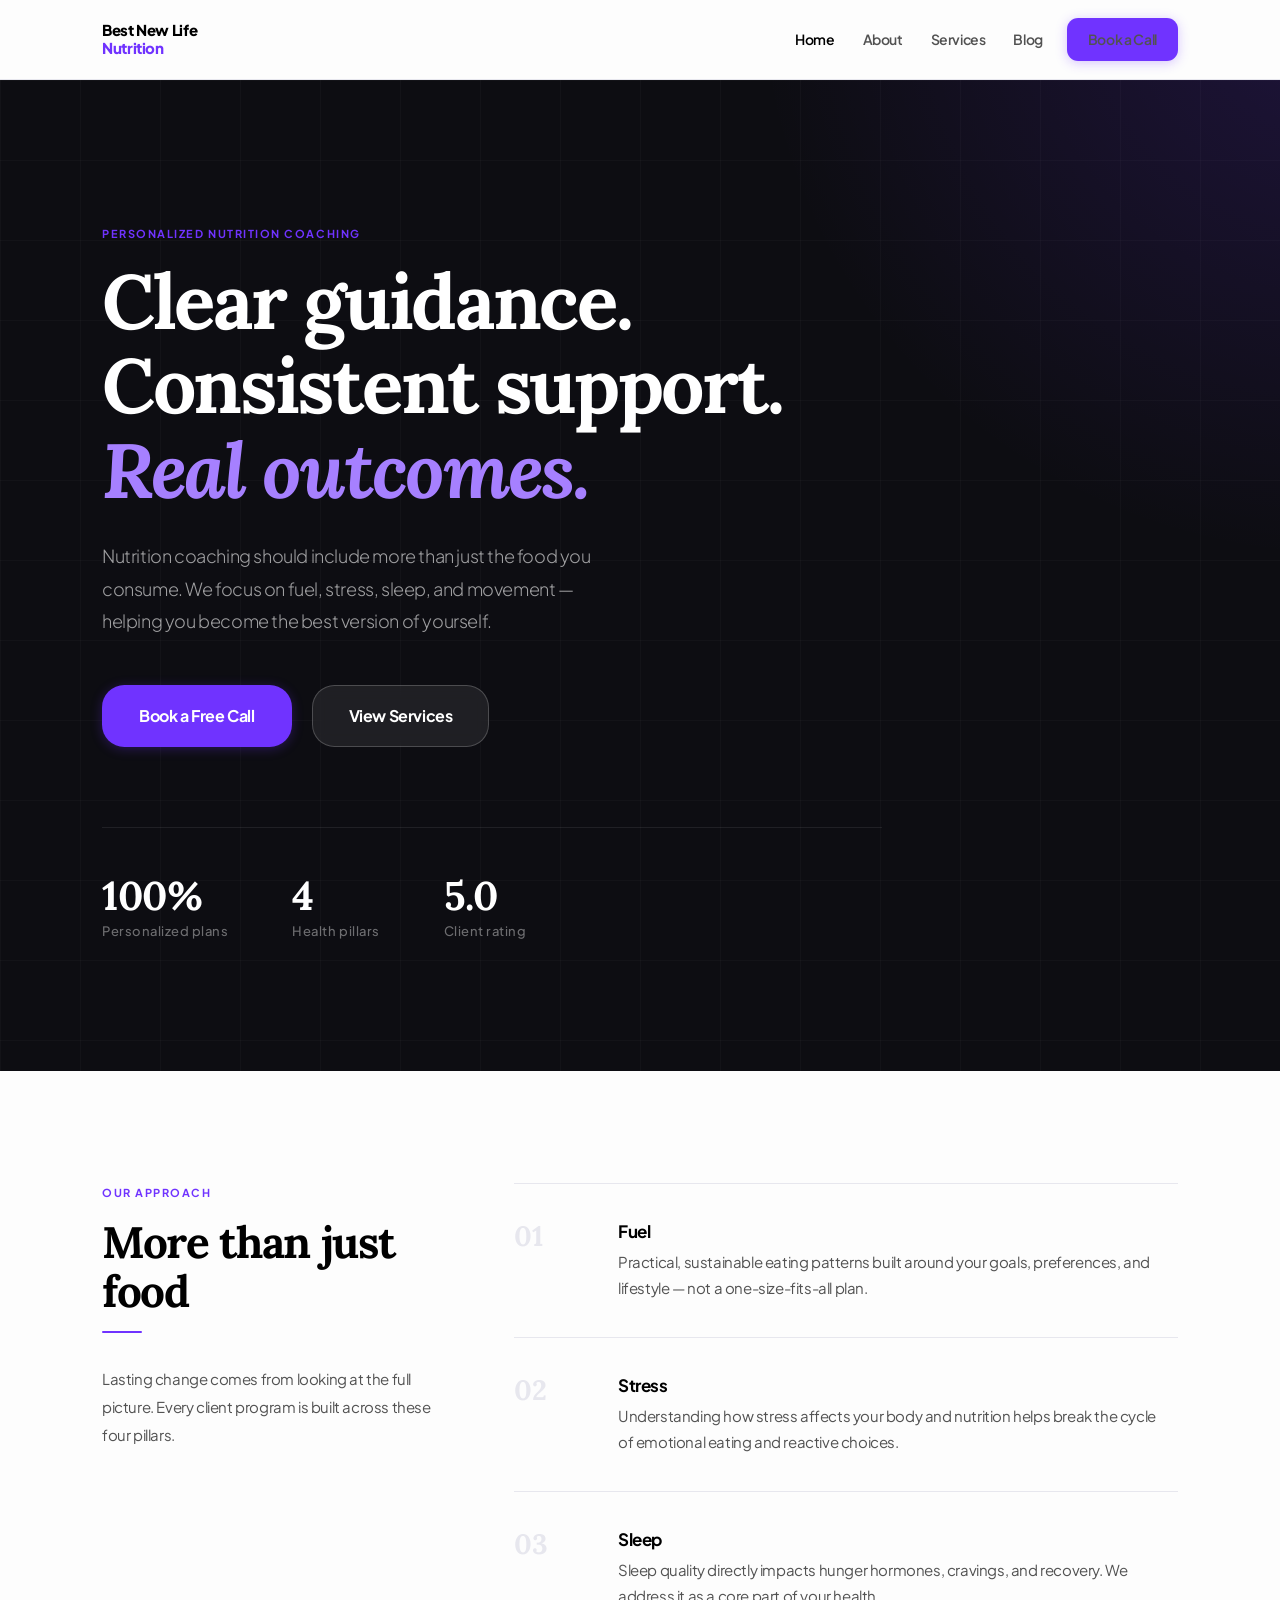
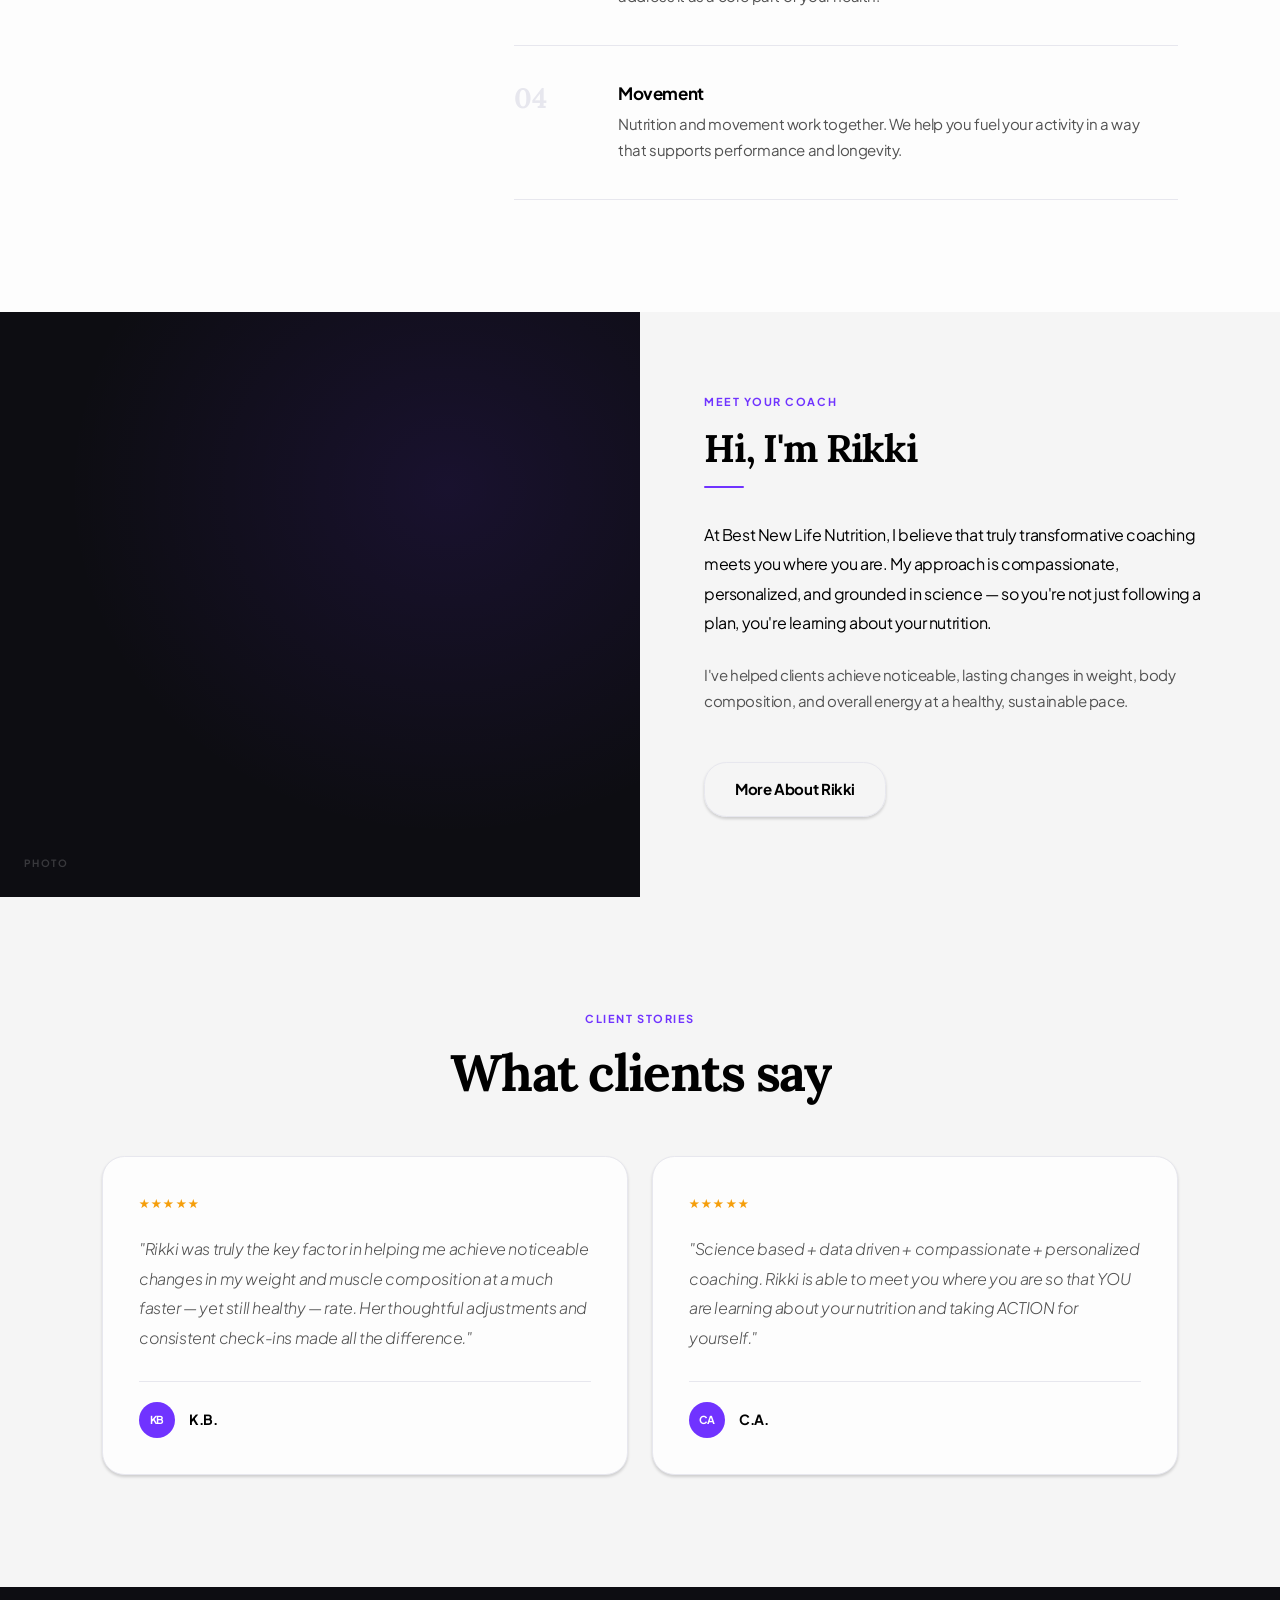
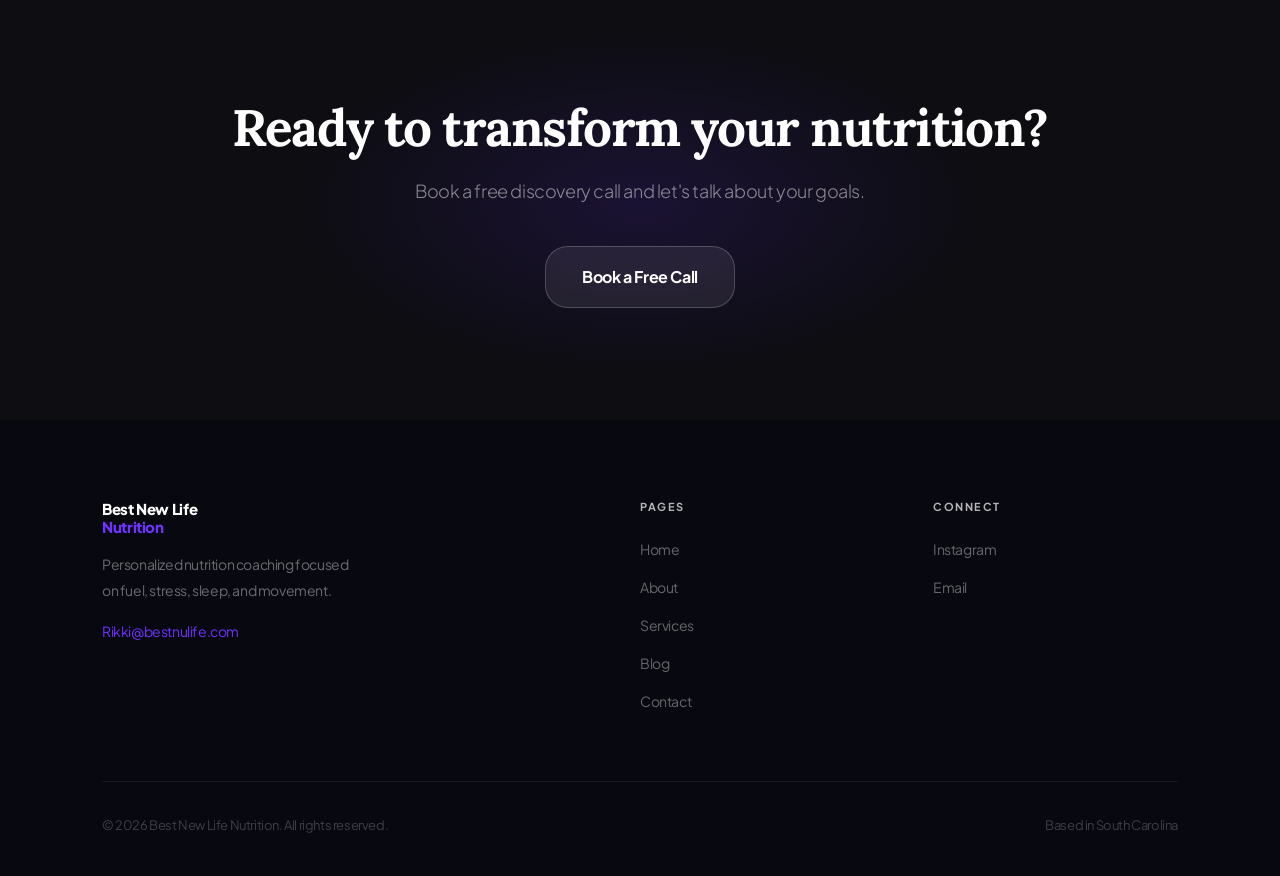
==== commit 484df6d0: "Remove location field from contact page Co-Authored-By: Claude Sonnet 4.6 <noreply@anthropic.com>" ====
--- a/index.html
+++ b/index.html
@@ -11,7 +11,7 @@
 
   <nav>
     <div class="nav-inner">
-      <a href="index.html" class="nav-logo">Best New Life<span> Nutrition</span></a>
+      <a href="index.html" class="nav-logo">Best New Life<br><span>Nutrition</span></a>
       <button class="nav-toggle" aria-label="Toggle menu" onclick="this.nextElementSibling.classList.toggle('open')">
         <span></span><span></span><span></span>
       </button>
@@ -155,7 +155,7 @@
     <div class="container">
       <div class="footer-inner">
         <div class="footer-brand">
-          <div class="nav-logo">Best New Life<span style="color:var(--primary);"> Nutrition</span></div>
+          <div class="nav-logo">Best New Life<br><span style="color:var(--primary);">Nutrition</span></div>
           <p>Personalized nutrition coaching focused on fuel, stress, sleep, and movement.</p>
           <p style="margin-top:0.75rem;"><a href="mailto:Rikki@bestnulife.com" style="color:var(--primary);">Rikki@bestnulife.com</a></p>
         </div>
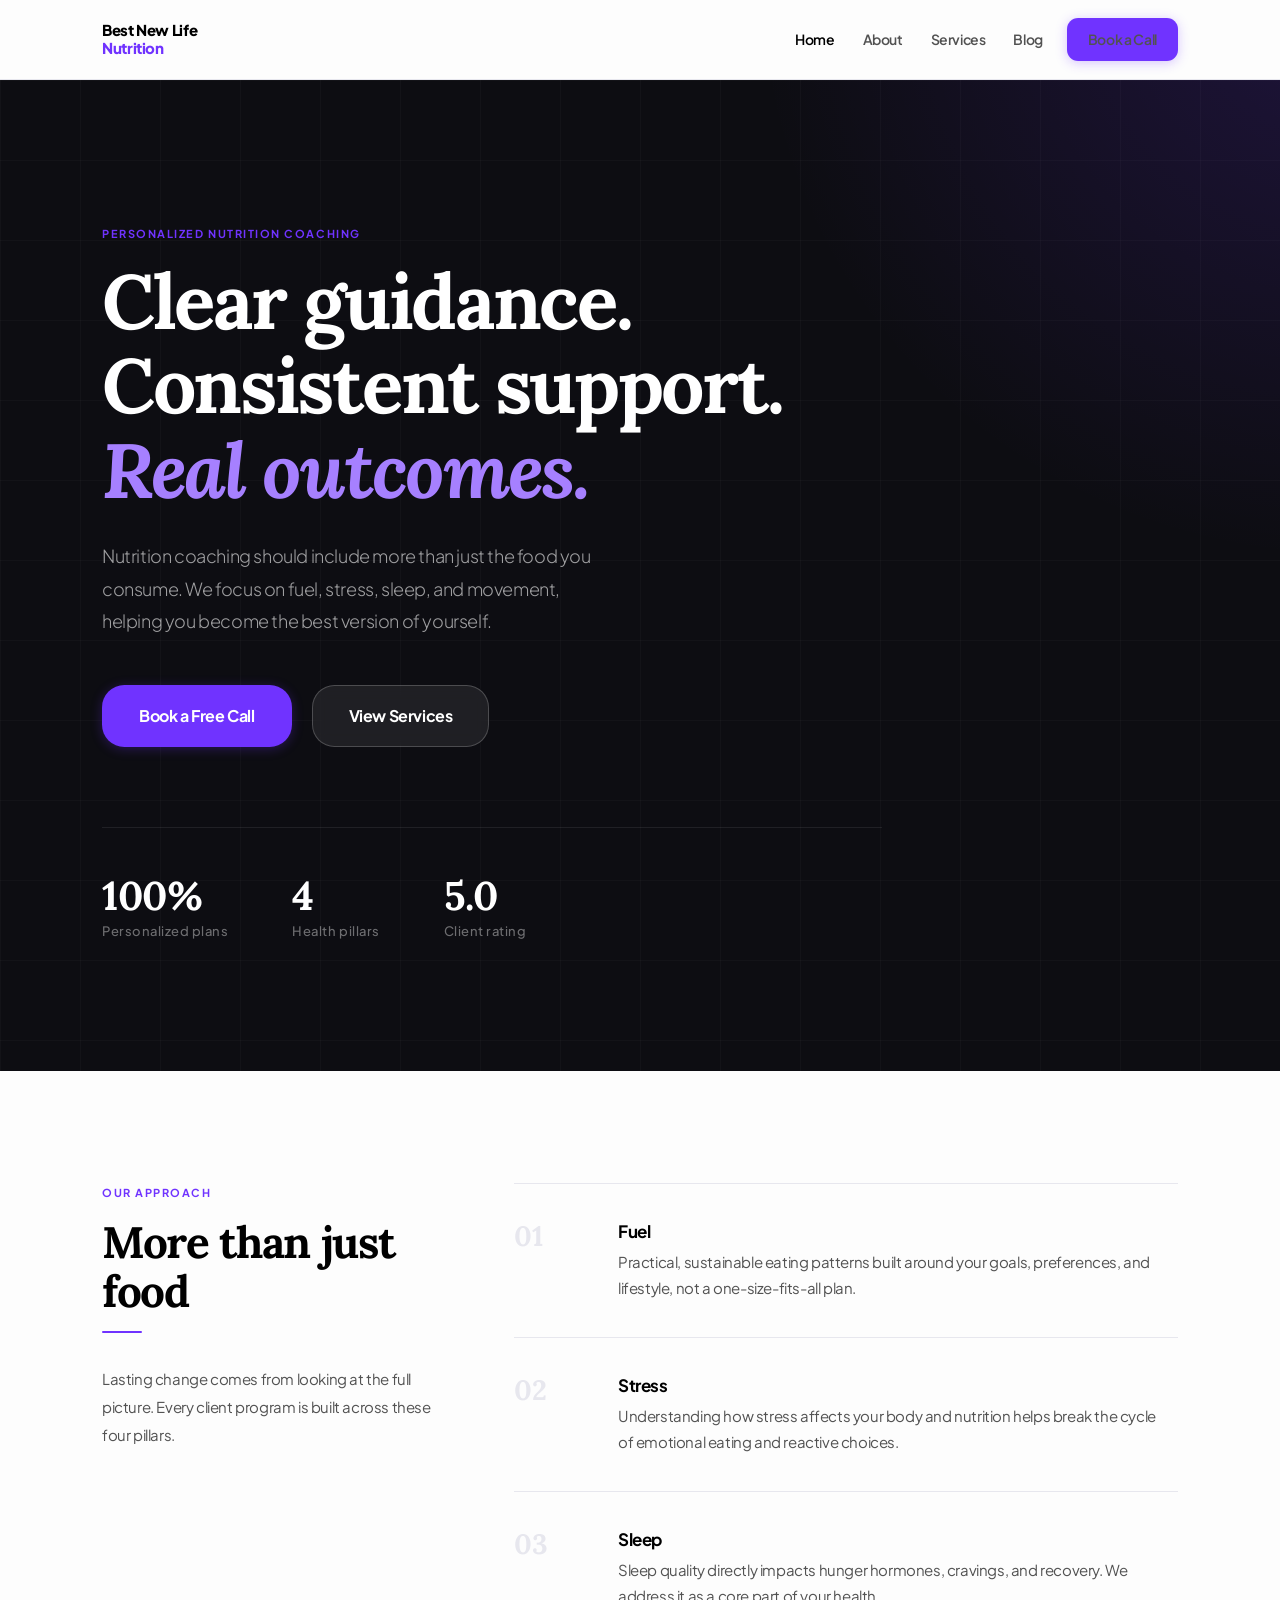
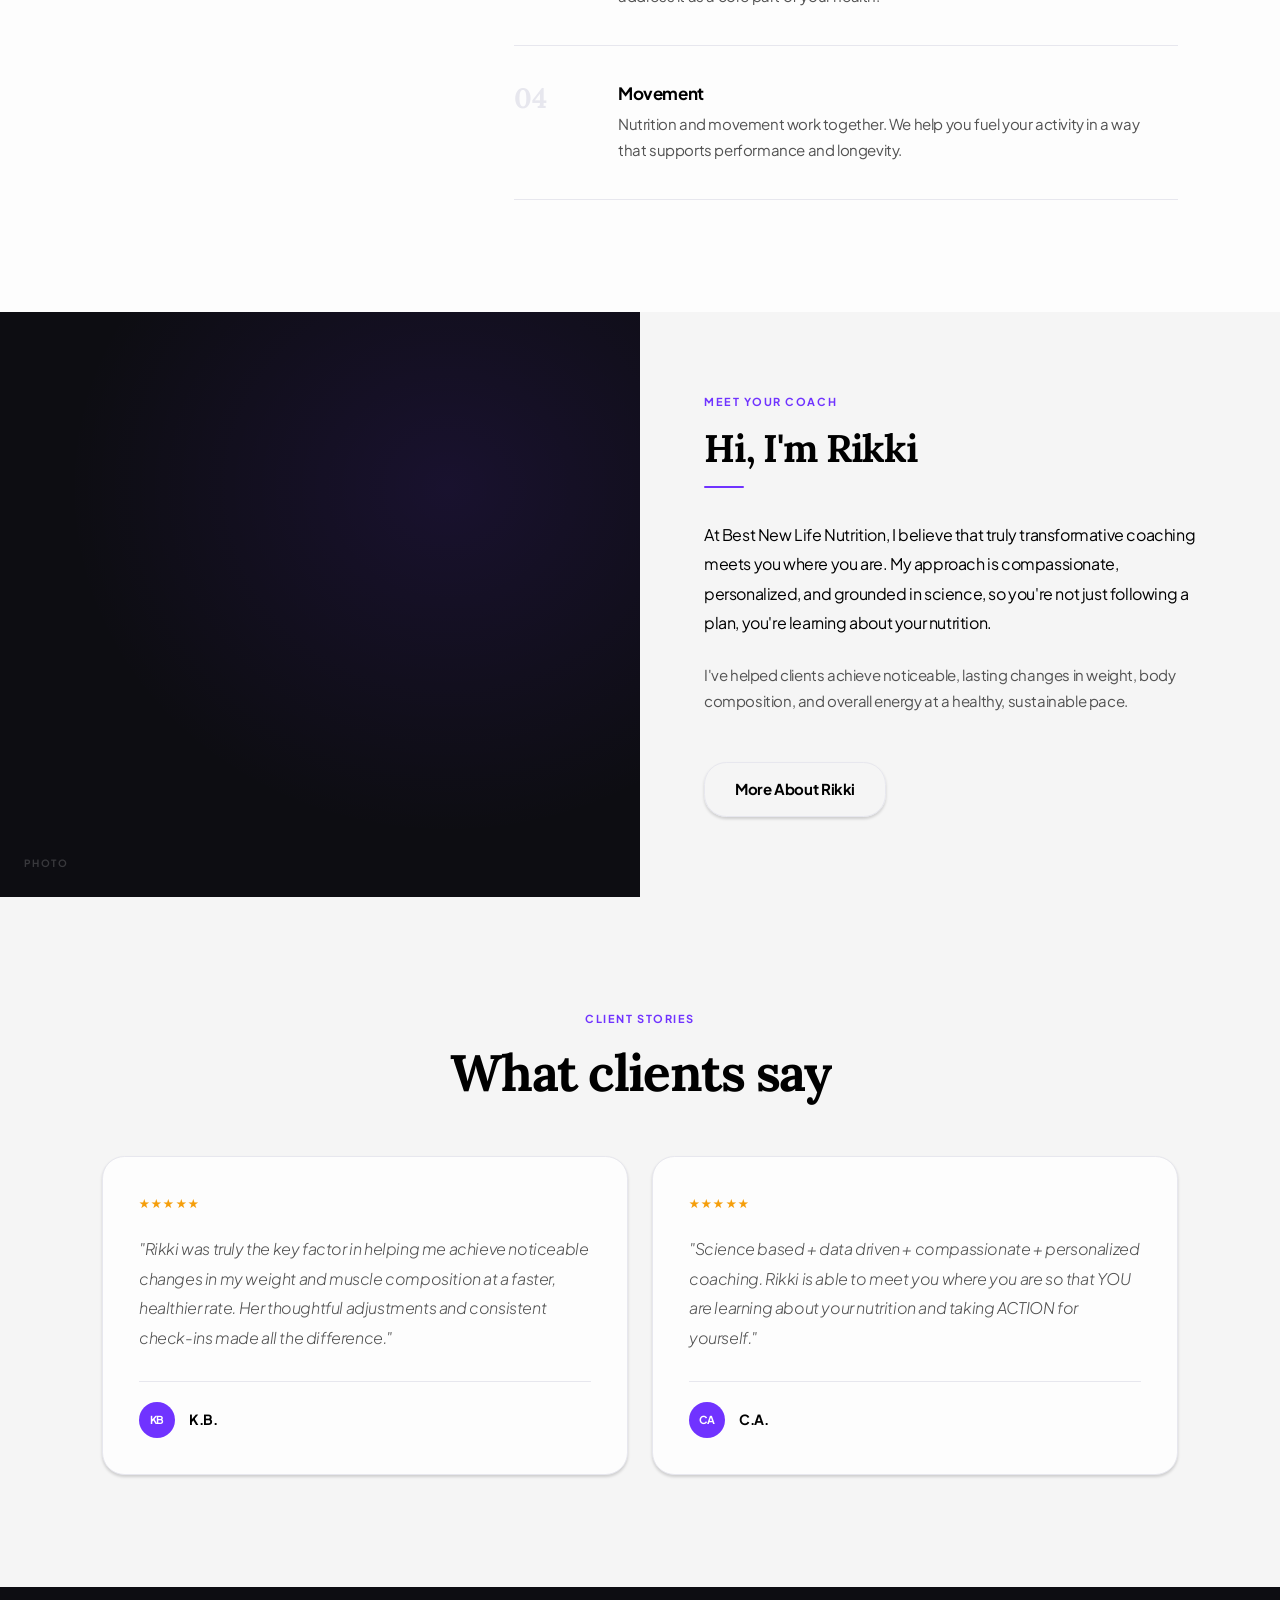
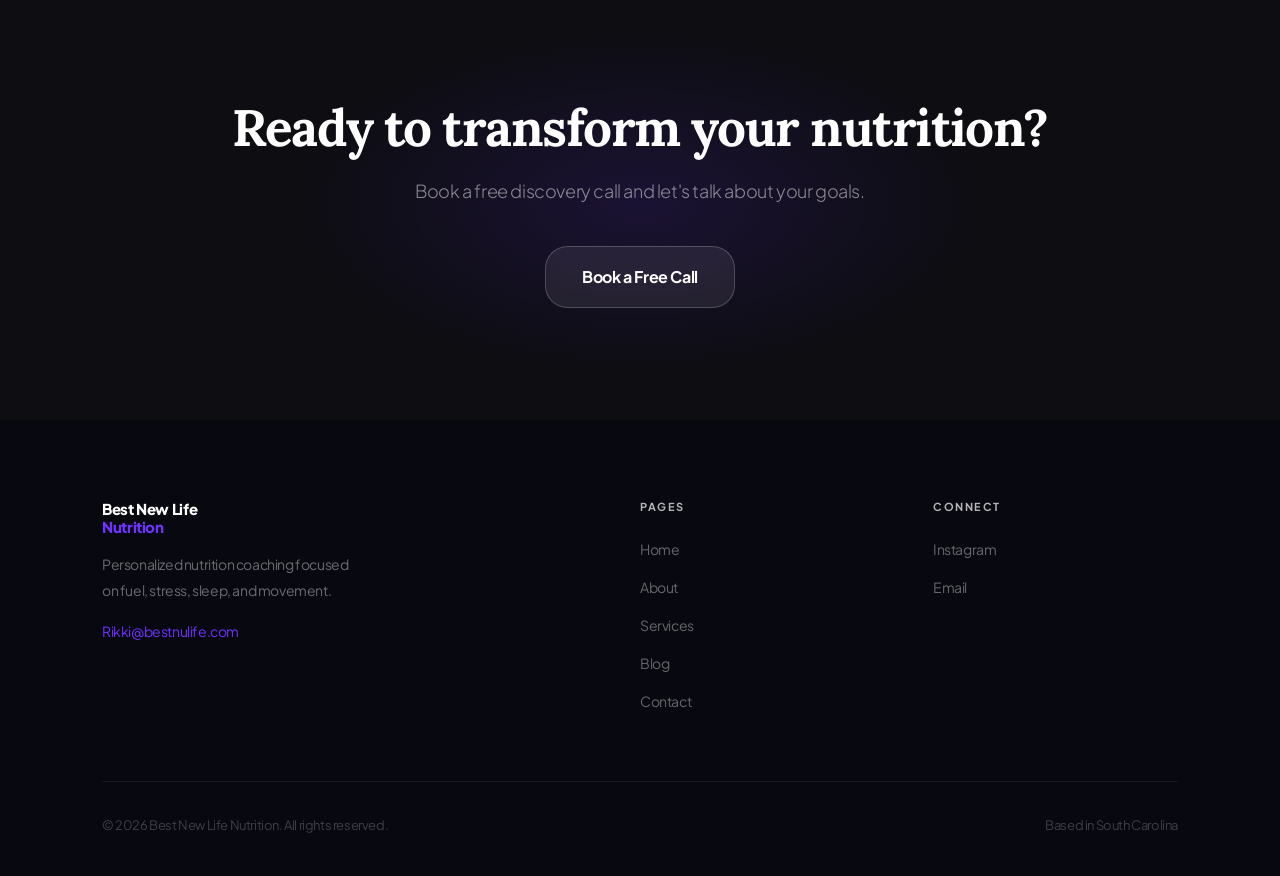
==== commit f041712e: "Remove em dashes from all copy, rewrite awkward phrases Co-Authored-By: Claude Sonnet 4.6 <noreply@a" ====
--- a/index.html
+++ b/index.html
@@ -33,7 +33,7 @@
       <div class="hero-content">
         <span class="overline" style="color:var(--primary);">Personalized Nutrition Coaching</span>
         <h1>Clear guidance.<br>Consistent support.<br><em>Real outcomes.</em></h1>
-        <p class="hero-subtitle">Nutrition coaching should include more than just the food you consume. We focus on fuel, stress, sleep, and movement — helping you become the best version of yourself.</p>
+        <p class="hero-subtitle">Nutrition coaching should include more than just the food you consume. We focus on fuel, stress, sleep, and movement, helping you become the best version of yourself.</p>
         <div class="hero-actions">
           <a href="contact.html" class="btn btn-primary btn-lg">Book a Free Call</a>
           <a href="services.html" class="btn btn-ghost btn-lg">View Services</a>
@@ -71,7 +71,7 @@
             <div class="pillar-num">01</div>
             <div class="pillar-body">
               <h3>Fuel</h3>
-              <p>Practical, sustainable eating patterns built around your goals, preferences, and lifestyle — not a one-size-fits-all plan.</p>
+              <p>Practical, sustainable eating patterns built around your goals, preferences, and lifestyle, not a one-size-fits-all plan.</p>
             </div>
           </div>
           <div class="pillar-item">
@@ -110,7 +110,7 @@
       <span class="overline">Meet Your Coach</span>
       <h2 style="font-size:clamp(2rem,3vw,2.75rem);">Hi, I'm Rikki</h2>
       <div class="divider"></div>
-      <p style="color:var(--text);line-height:1.85;">At Best New Life Nutrition, I believe that truly transformative coaching meets you where you are. My approach is compassionate, personalized, and grounded in science — so you're not just following a plan, you're learning about your nutrition.</p>
+      <p style="color:var(--text);line-height:1.85;">At Best New Life Nutrition, I believe that truly transformative coaching meets you where you are. My approach is compassionate, personalized, and grounded in science, so you're not just following a plan, you're learning about your nutrition.</p>
       <p style="color:var(--muted-foreground);font-size:0.9375rem;margin-top:0.5rem;">I've helped clients achieve noticeable, lasting changes in weight, body composition, and overall energy at a healthy, sustainable pace.</p>
       <a href="about.html" class="btn btn-outline mt-2" style="align-self:flex-start;">More About Rikki</a>
     </div>
@@ -124,7 +124,7 @@
       <div class="grid-2">
         <div class="testimonial">
           <div class="testimonial-stars">★★★★★</div>
-          <blockquote>"Rikki was truly the key factor in helping me achieve noticeable changes in my weight and muscle composition at a much faster — yet still healthy — rate. Her thoughtful adjustments and consistent check-ins made all the difference."</blockquote>
+          <blockquote>"Rikki was truly the key factor in helping me achieve noticeable changes in my weight and muscle composition at a faster, healthier rate. Her thoughtful adjustments and consistent check-ins made all the difference."</blockquote>
           <div class="testimonial-meta">
             <div class="testimonial-avatar">KB</div>
             <cite>K.B.</cite>
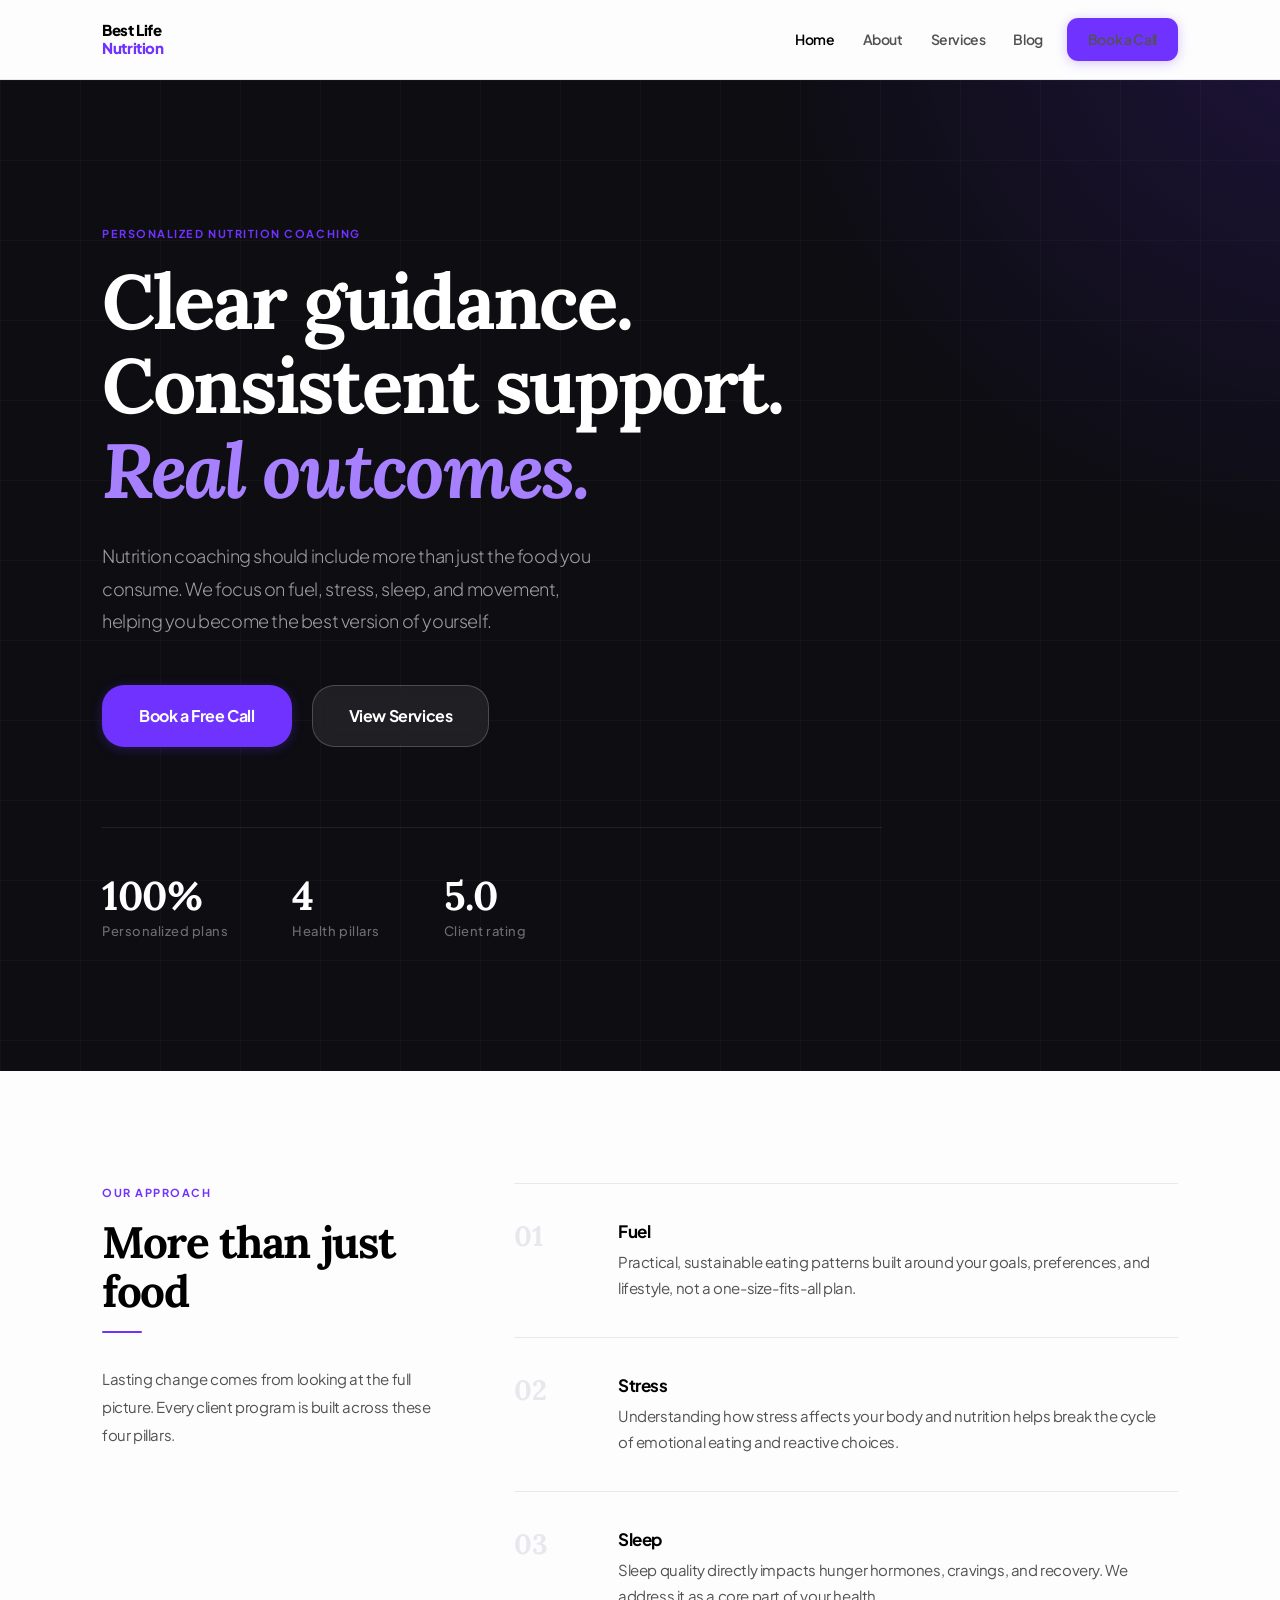
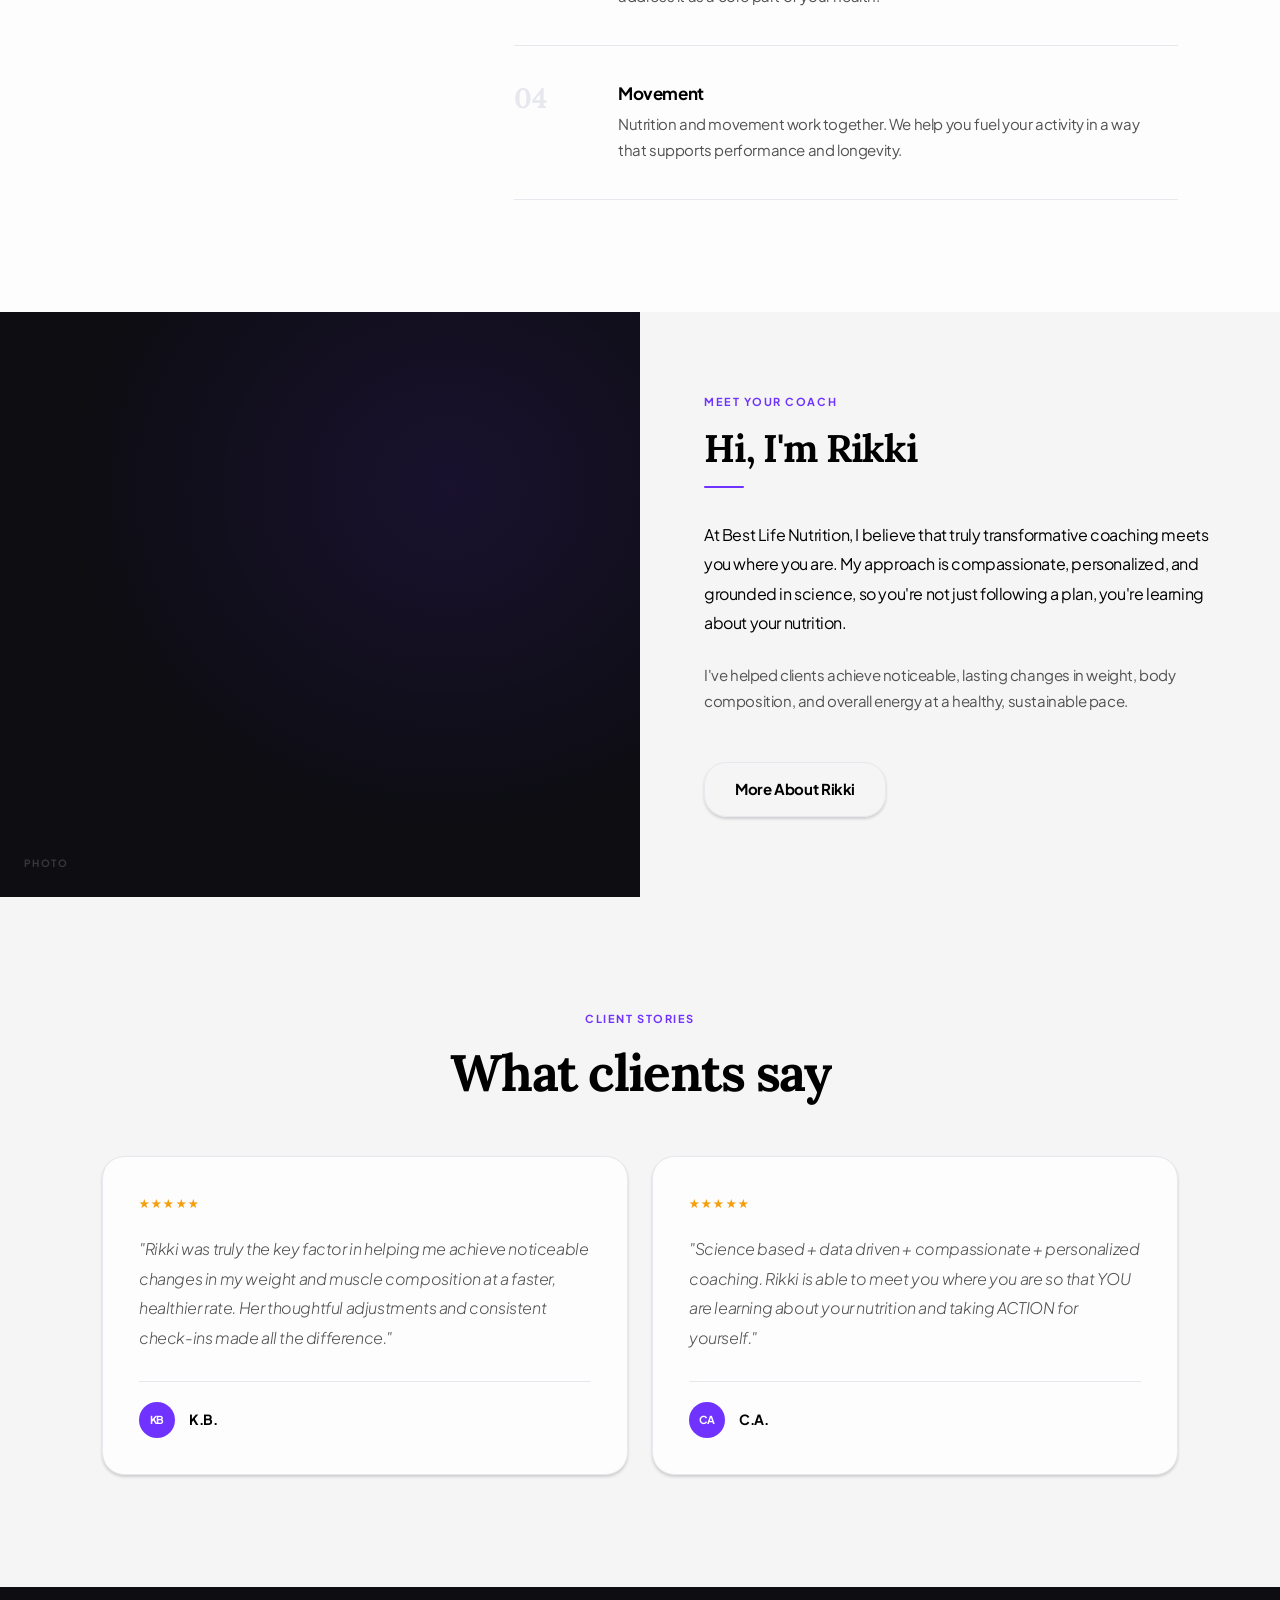
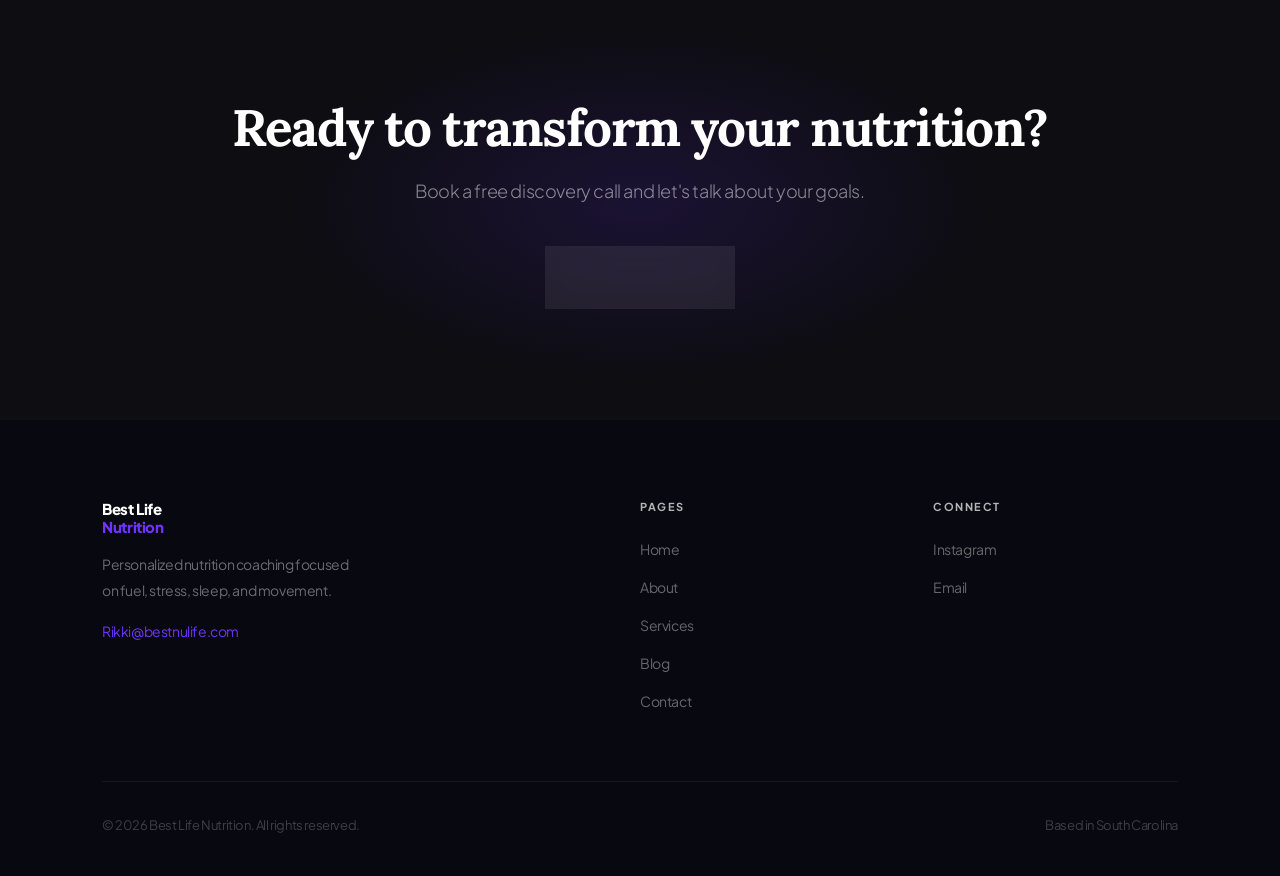
==== commit c018fbb2: "Rename to Best Life Nutrition across all pages Co-Authored-By: Claude Sonnet 4.6 <noreply@anthropic." ====
--- a/index.html
+++ b/index.html
@@ -3,7 +3,7 @@
 <head>
   <meta charset="UTF-8" />
   <meta name="viewport" content="width=device-width, initial-scale=1.0" />
-  <title>Best New Life Nutrition | Personalized Nutrition Coaching</title>
+  <title>Best Life Nutrition | Personalized Nutrition Coaching</title>
   <meta name="description" content="Transform your nutrition, transform your life. Personalized coaching focused on fuel, stress, sleep, and movement." />
   <link rel="stylesheet" href="css/style.css" />
 </head>
@@ -11,7 +11,7 @@
 
   <nav>
     <div class="nav-inner">
-      <a href="index.html" class="nav-logo">Best New Life<br><span>Nutrition</span></a>
+      <a href="index.html" class="nav-logo">Best Life<br><span>Nutrition</span></a>
       <button class="nav-toggle" aria-label="Toggle menu" onclick="this.nextElementSibling.classList.toggle('open')">
         <span></span><span></span><span></span>
       </button>
@@ -110,7 +110,7 @@
       <span class="overline">Meet Your Coach</span>
       <h2 style="font-size:clamp(2rem,3vw,2.75rem);">Hi, I'm Rikki</h2>
       <div class="divider"></div>
-      <p style="color:var(--text);line-height:1.85;">At Best New Life Nutrition, I believe that truly transformative coaching meets you where you are. My approach is compassionate, personalized, and grounded in science, so you're not just following a plan, you're learning about your nutrition.</p>
+      <p style="color:var(--text);line-height:1.85;">At Best Life Nutrition, I believe that truly transformative coaching meets you where you are. My approach is compassionate, personalized, and grounded in science, so you're not just following a plan, you're learning about your nutrition.</p>
       <p style="color:var(--muted-foreground);font-size:0.9375rem;margin-top:0.5rem;">I've helped clients achieve noticeable, lasting changes in weight, body composition, and overall energy at a healthy, sustainable pace.</p>
       <a href="about.html" class="btn btn-outline mt-2" style="align-self:flex-start;">More About Rikki</a>
     </div>
@@ -155,7 +155,7 @@
     <div class="container">
       <div class="footer-inner">
         <div class="footer-brand">
-          <div class="nav-logo">Best New Life<br><span style="color:var(--primary);">Nutrition</span></div>
+          <div class="nav-logo">Best Life<br><span style="color:var(--primary);">Nutrition</span></div>
           <p>Personalized nutrition coaching focused on fuel, stress, sleep, and movement.</p>
           <p style="margin-top:0.75rem;"><a href="mailto:Rikki@bestnulife.com" style="color:var(--primary);">Rikki@bestnulife.com</a></p>
         </div>
@@ -178,7 +178,7 @@
         </div>
       </div>
       <div class="footer-bottom">
-        <span>&copy; 2026 Best New Life Nutrition. All rights reserved.</span>
+        <span>&copy; 2026 Best Life Nutrition. All rights reserved.</span>
         <span>Based in South Carolina</span>
       </div>
     </div>
--- a/css/style.css
+++ b/css/style.css
@@ -1,5 +1,5 @@
 /* ============================================================
-   Best New Life Nutrition
+   Best Life Nutrition
    ============================================================ */
 
 @import url('https://fonts.googleapis.com/css2?family=Lora:ital,wght@0,700;0,800;1,700&family=Plus+Jakarta+Sans:wght@300;400;500;600;700;800&display=swap');
